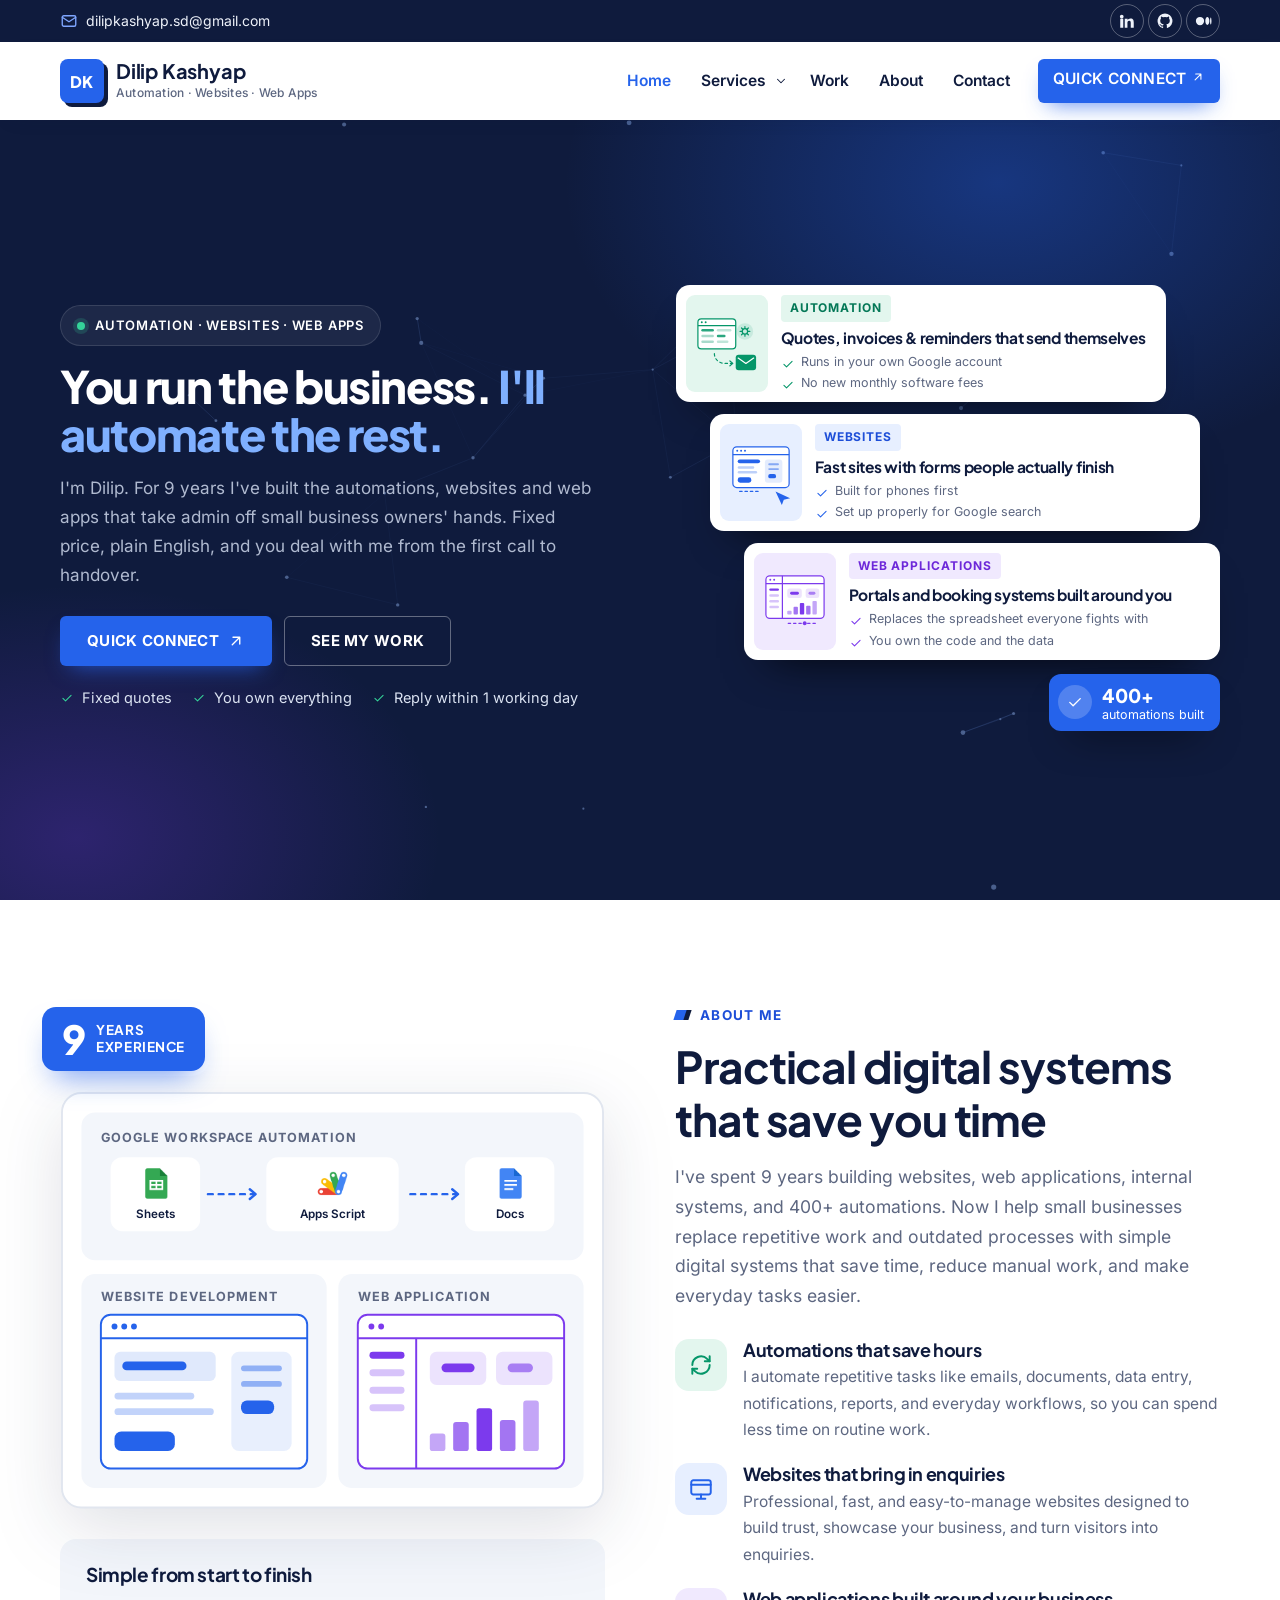
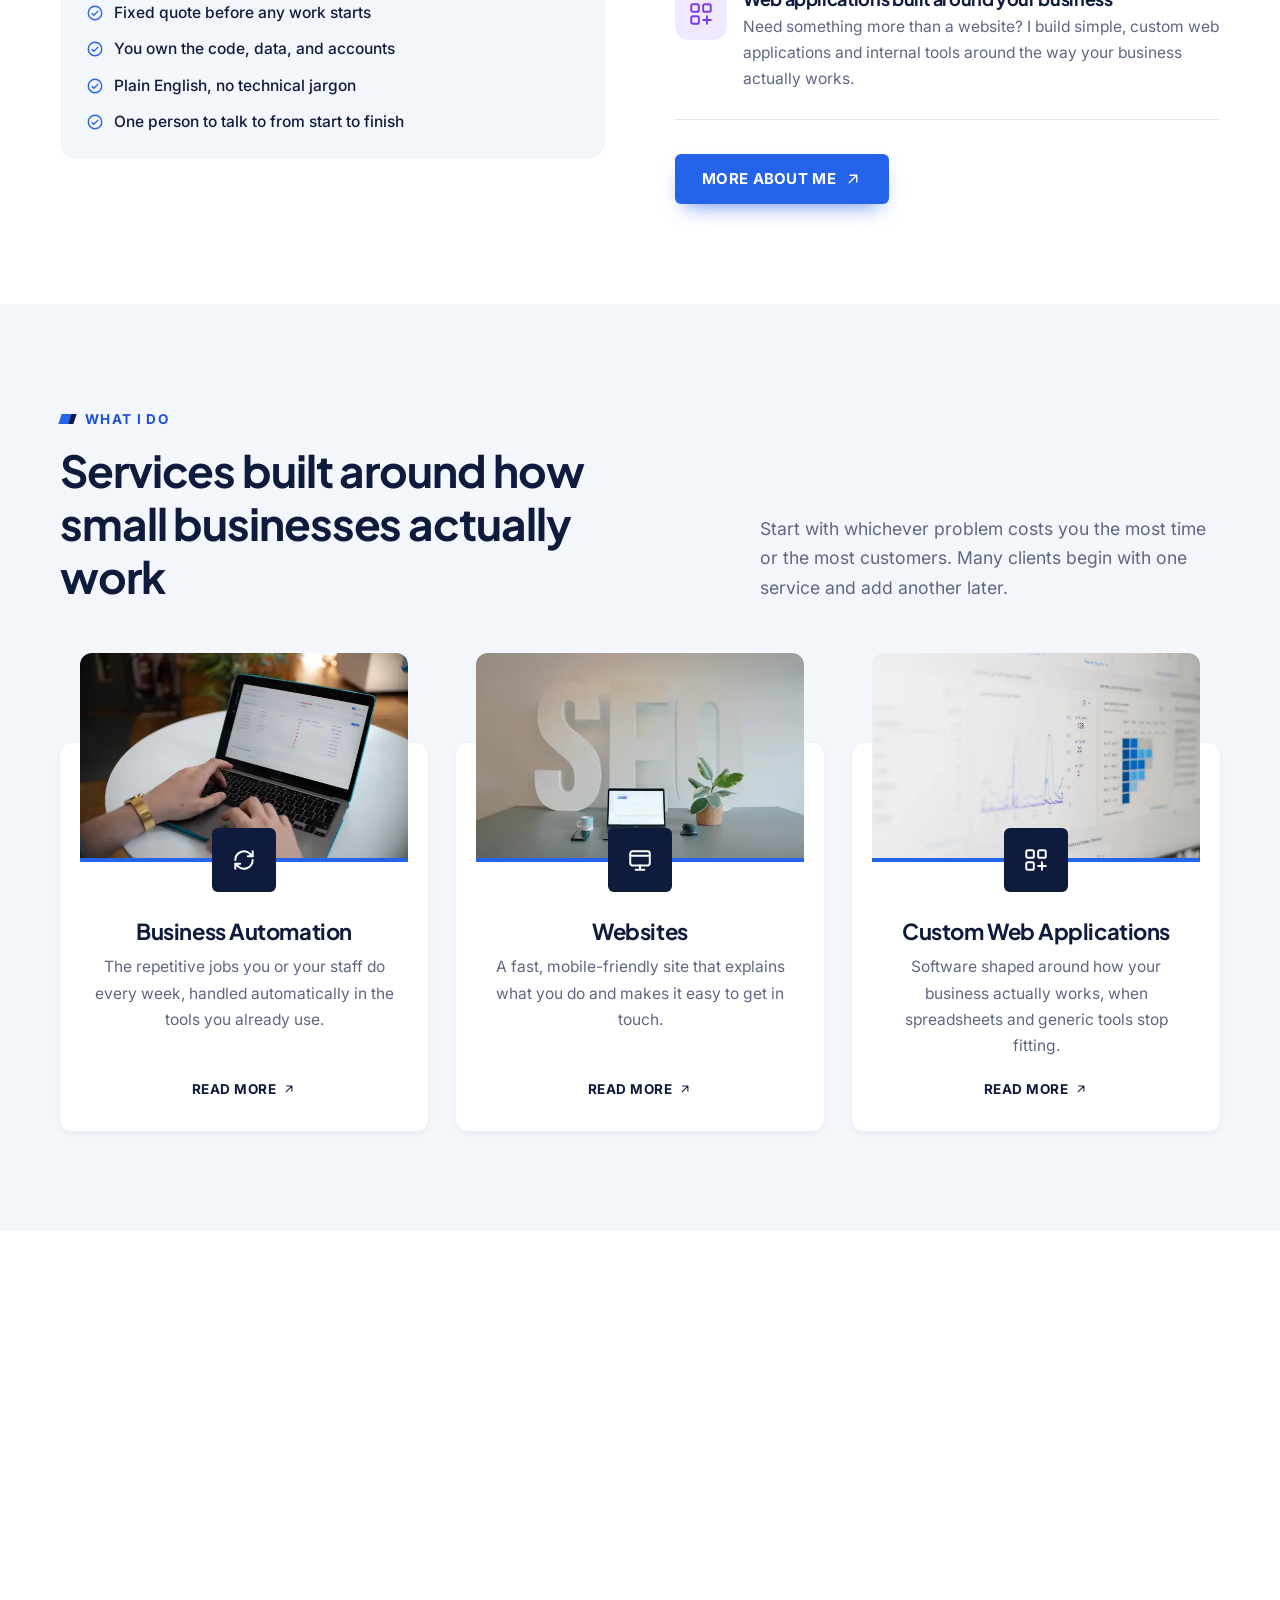
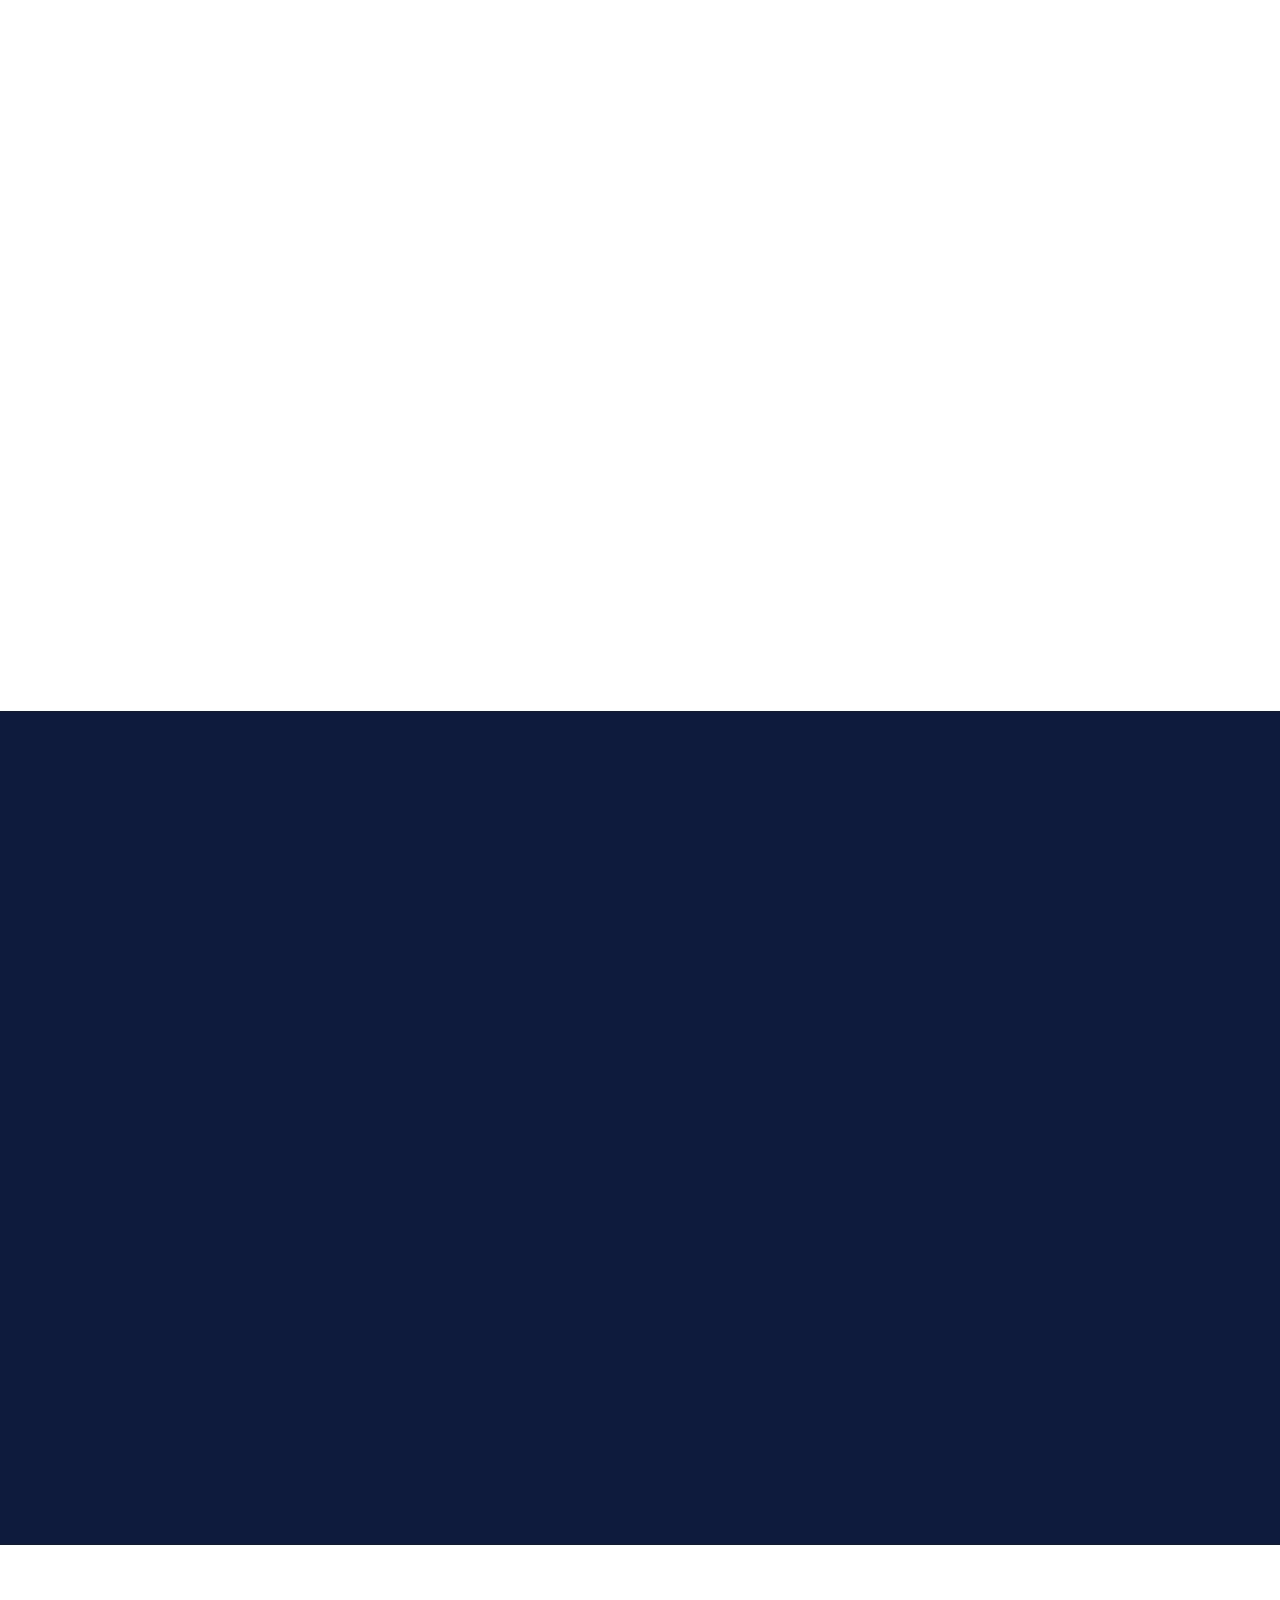
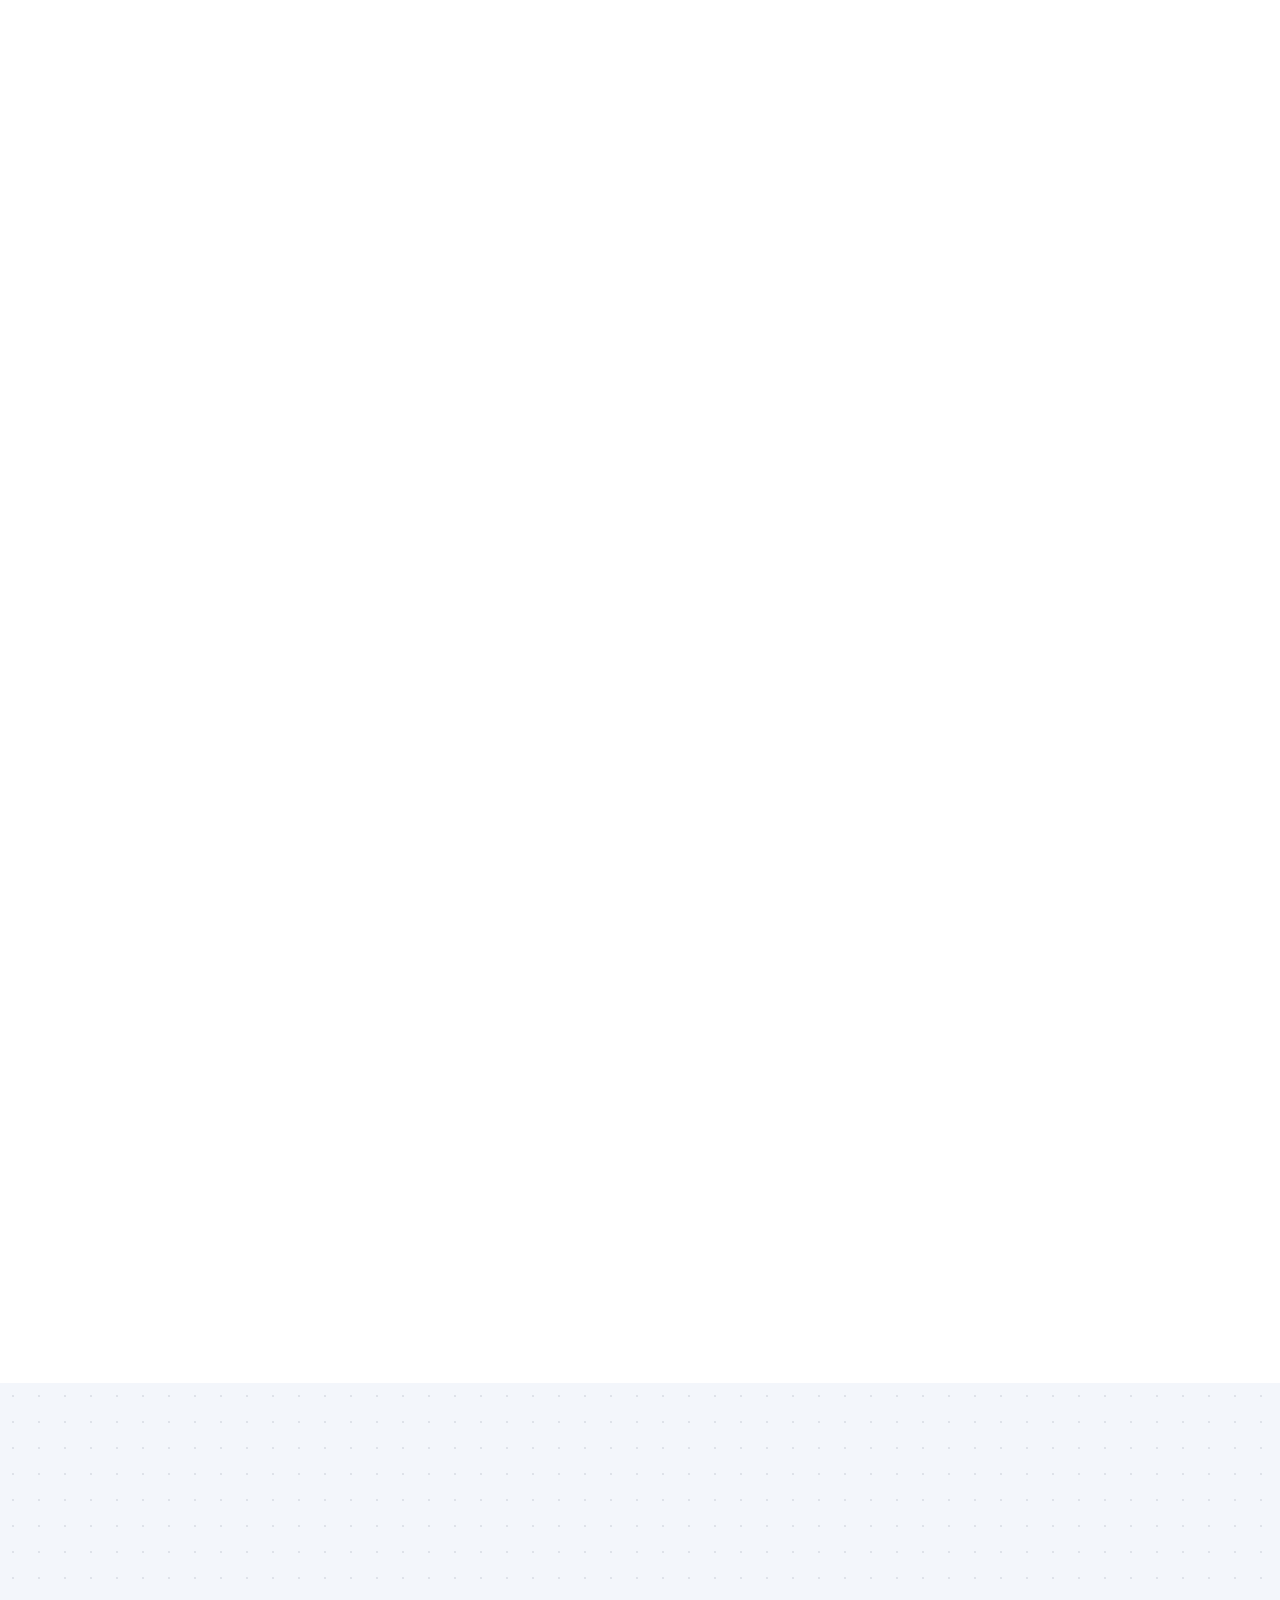
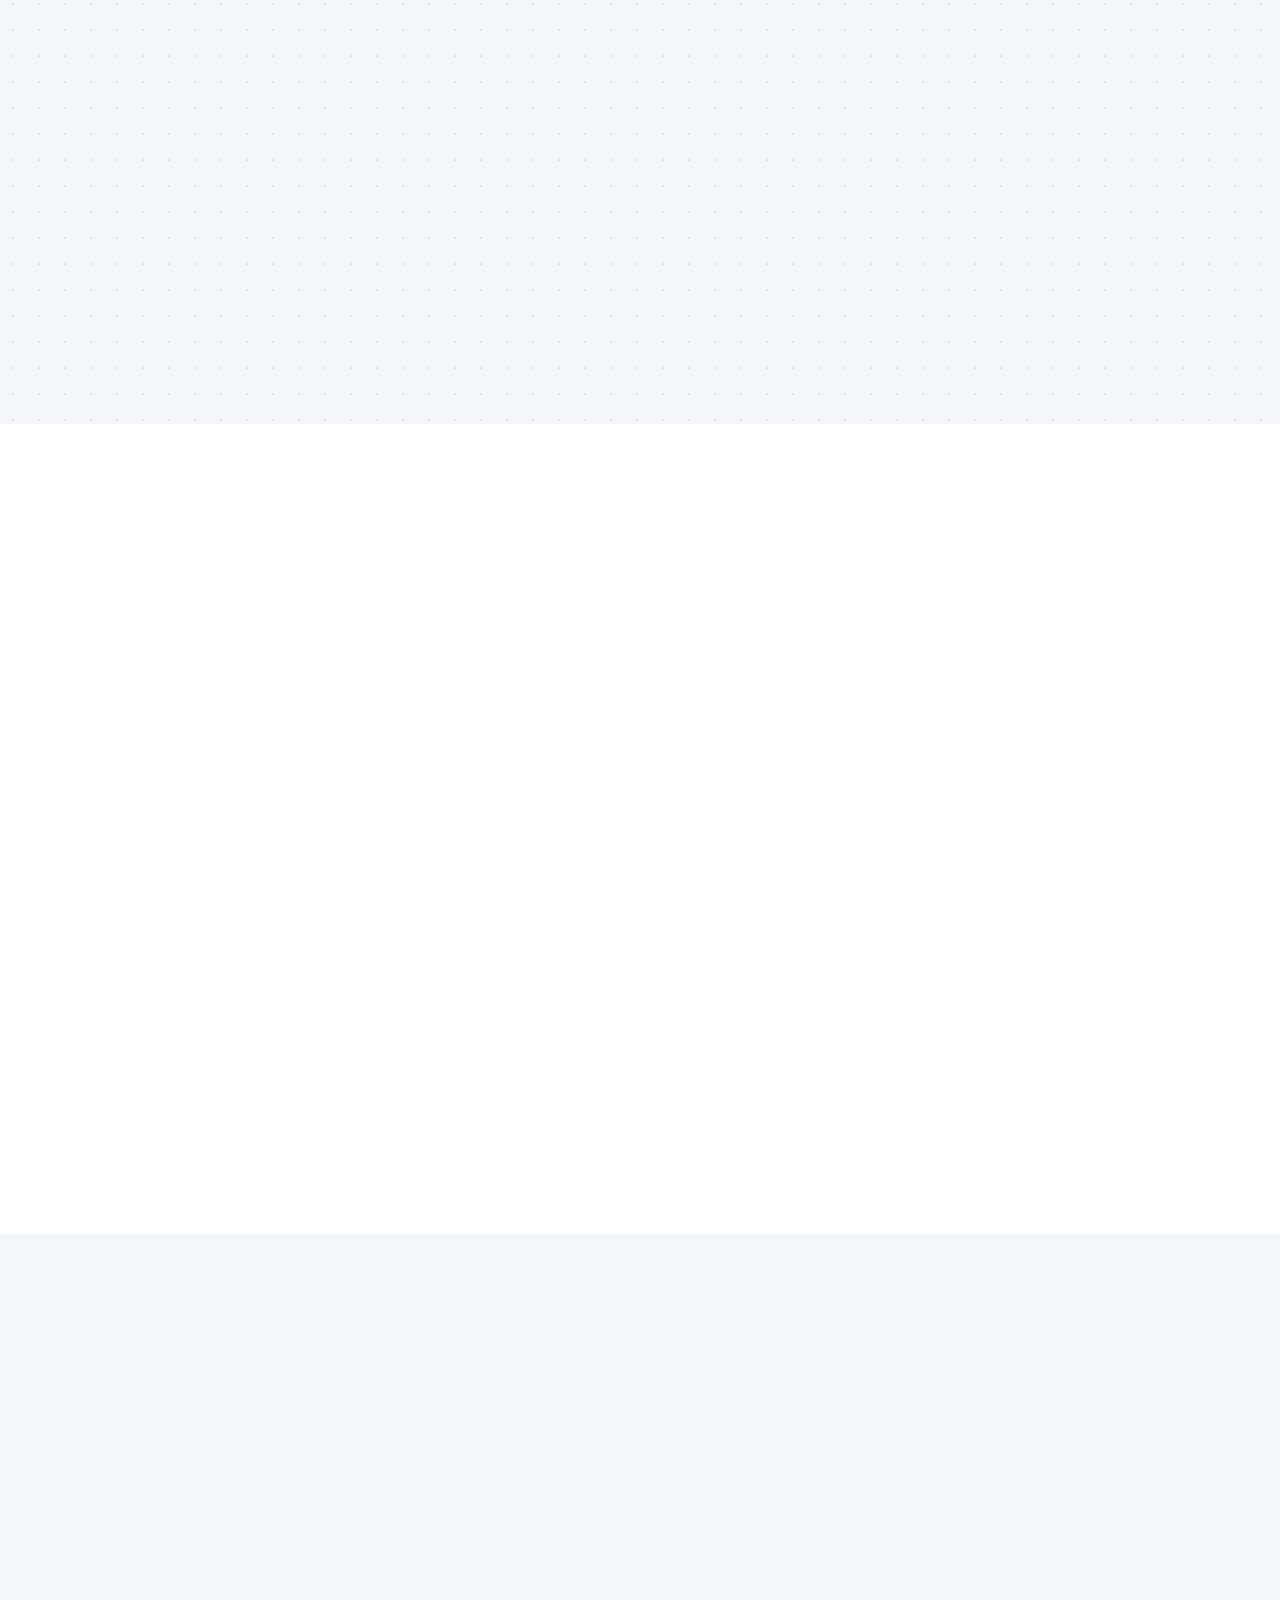
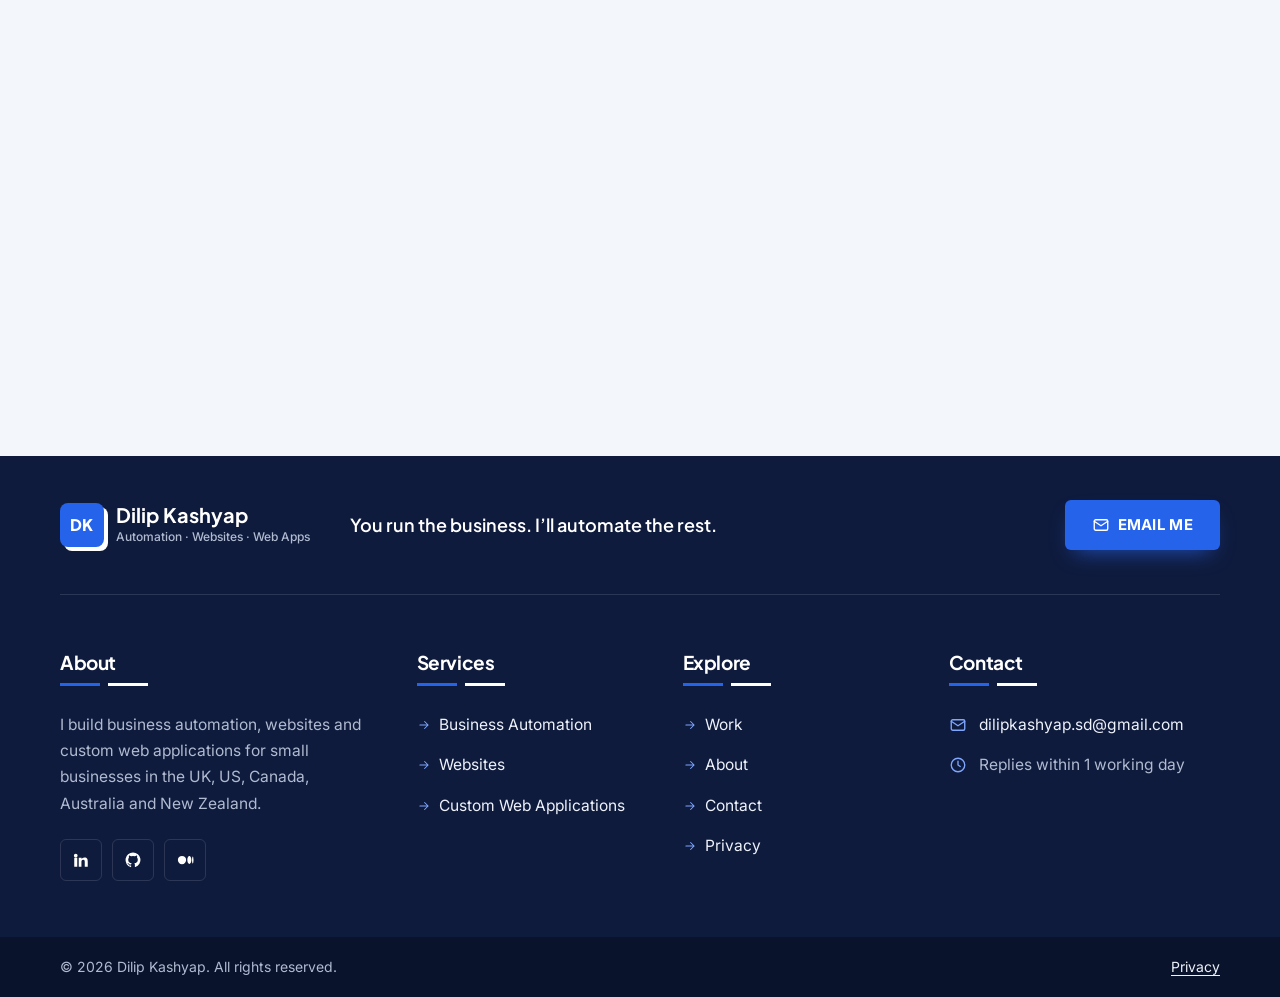
==== index.html @ 730f119f "Launch: automation, websites and web applications for small businesses Static site built from sidehu" ====
<!doctype html>
<html lang="en-GB">
<head>
<meta charset="utf-8">
<meta name="viewport" content="width=device-width, initial-scale=1">
<title>Dilip Kashyap · Web Developer &amp; Automation for Small Business</title>
<meta name="description" content="Websites, business automation and custom web apps for small businesses in the UK, US, Canada, Australia and NZ. 9 years' experience and fixed quotes.">
<link rel="canonical" href="https://dilipk15.github.io/">
<meta name="author" content="Dilip Kashyap">
<meta name="theme-color" content="#0b1220">
<meta property="og:type" content="website">
<meta property="og:site_name" content="Dilip Kashyap">
<meta property="og:title" content="Dilip Kashyap · Web Developer &amp; Automation for Small Business">
<meta property="og:description" content="Websites, business automation and custom web apps for small businesses in the UK, US, Canada, Australia and NZ. 9 years' experience and fixed quotes.">
<meta property="og:url" content="https://dilipk15.github.io/">
<meta property="og:image" content="https://dilipk15.github.io/assets/img/og.png">
<meta property="og:image:width" content="1200">
<meta property="og:image:height" content="630">
<meta property="og:locale" content="en_GB">
<meta name="twitter:card" content="summary_large_image">
<meta name="twitter:title" content="Dilip Kashyap · Web Developer &amp; Automation for Small Business">
<meta name="twitter:description" content="Websites, business automation and custom web apps for small businesses in the UK, US, Canada, Australia and NZ. 9 years' experience and fixed quotes.">
<meta name="twitter:image" content="https://dilipk15.github.io/assets/img/og.png">
<link rel="icon" href="/favicon.svg" type="image/svg+xml">
<script>document.documentElement.classList.add('js')</script>
<link rel="preload" href="/assets/fonts/inter-latin.woff2" as="font" type="font/woff2" crossorigin>
<link rel="preload" href="/assets/fonts/jakarta-latin.woff2" as="font" type="font/woff2" crossorigin>
<link rel="stylesheet" href="/assets/css/styles.css">
<link rel="alternate" type="text/plain" href="/llms.txt" title="Site summary for AI assistants">
<script type="application/ld+json">{"@context":"https://schema.org","@graph":[{"@type":"WebSite","@id":"https://dilipk15.github.io/#website","url":"https://dilipk15.github.io/","name":"Dilip Kashyap","description":"Dilip Kashyap is a software developer based in India, with 9 years of experience. He builds business automation (including Google Workspace and Apps Script), websites and custom web applications for small businesses in the UK, US, Canada, Australia and New Zealand. Projects are quoted at a fixed price, and clients own all code and data.","inLanguage":"en-GB","publisher":{"@id":"https://dilipk15.github.io/#business"}},{"@type":"Person","@id":"https://dilipk15.github.io/#person","name":"Dilip Kashyap","jobTitle":"Automation and web developer for small businesses","url":"https://dilipk15.github.io/about/","email":"mailto:dilipkashyap.sd@gmail.com","address":{"@type":"PostalAddress","addressCountry":"IN"},"sameAs":["https://www.linkedin.com/in/dilipkashyapofficial/","https://dilipkashyap15.medium.com/","https://github.com/dilipk15"],"knowsAbout":["Web development","Business process automation","Google Apps Script","Google Workspace","PHP","Laravel","JavaScript","MySQL","Custom web applications"]},{"@type":"ProfessionalService","@id":"https://dilipk15.github.io/#business","name":"Dilip Kashyap: Automation, Websites & Web Apps","url":"https://dilipk15.github.io/","email":"dilipkashyap.sd@gmail.com","description":"Dilip Kashyap is a software developer based in India, with 9 years of experience. He builds business automation (including Google Workspace and Apps Script), websites and custom web applications for small businesses in the UK, US, Canada, Australia and New Zealand. Projects are quoted at a fixed price, and clients own all code and data.","founder":{"@id":"https://dilipk15.github.io/#person"},"address":{"@type":"PostalAddress","addressCountry":"IN"},"areaServed":[{"@type":"Country","name":"United Kingdom"},{"@type":"Country","name":"United States"},{"@type":"Country","name":"Canada"},{"@type":"Country","name":"Australia"},{"@type":"Country","name":"New Zealand"}],"sameAs":["https://www.linkedin.com/in/dilipkashyapofficial/","https://dilipkashyap15.medium.com/","https://github.com/dilipk15"],"hasOfferCatalog":{"@type":"OfferCatalog","name":"Services","itemListElement":[{"@type":"Offer","itemOffered":{"@type":"Service","name":"Business Automation","url":"https://dilipk15.github.io/services/automation/"}},{"@type":"Offer","itemOffered":{"@type":"Service","name":"Websites","url":"https://dilipk15.github.io/services/websites/"}},{"@type":"Offer","itemOffered":{"@type":"Service","name":"Custom Web Applications","url":"https://dilipk15.github.io/services/web-applications/"}}]}},{"@type":"WebPage","@id":"https://dilipk15.github.io/#webpage","url":"https://dilipk15.github.io/","name":"Dilip Kashyap · Web Developer & Automation for Small Business","description":"Websites, business automation and custom web apps for small businesses in the UK, US, Canada, Australia and NZ. 9 years' experience and fixed quotes.","isPartOf":{"@id":"https://dilipk15.github.io/#website"},"about":{"@id":"https://dilipk15.github.io/#business"}},{"@type":"FAQPage","@id":"https://dilipk15.github.io/#faq","mainEntity":[{"@type":"Question","name":"How much does a project cost?","acceptedAnswer":{"@type":"Answer","text":"It depends on the scope, so I give a fixed price after a short call rather than a vague range. You always know the full price before agreeing to anything."}},{"@type":"Question","name":"You're in India. How does working together work?","acceptedAnswer":{"@type":"Answer","text":"We talk over video call and email. I'm available during UK afternoons, US mornings and Australian afternoons, and can arrange other times when needed."}},{"@type":"Question","name":"Who owns the website, code and data?","acceptedAnswer":{"@type":"Answer","text":"You do. Everything is set up in your own accounts where possible, and all code and documentation are handed over when the project is paid."}},{"@type":"Question","name":"What happens after the project is finished?","acceptedAnswer":{"@type":"Answer","text":"You get 30 days of free fixes. After that you can come back for changes whenever you need them, or ask about a small monthly support plan."}},{"@type":"Question","name":"Do I need to use Google Workspace?","acceptedAnswer":{"@type":"Answer","text":"No. Automations are often built on Google Workspace because many small businesses already use it, but websites and web applications work with whatever email and office tools you use."}}]}]}</script>
</head>
<body>

<a class="skip-link" href="#main">Skip to content</a>
<div class="topbar">
  <div class="wrap topbar-inner">
    <ul class="topbar-info">
      <li><a href="mailto:dilipkashyap.sd@gmail.com"><svg class="icon-sm" viewBox="0 0 24 24" fill="none" stroke="currentColor" stroke-width="1.8" stroke-linecap="round" stroke-linejoin="round" aria-hidden="true"><rect x="3" y="5" width="18" height="14" rx="2"/><path d="m3 7 9 6 9-6"/></svg> dilipkashyap.sd@gmail.com</a></li>
    </ul>
    <div class="topbar-social">
      <a class="" href="https://www.linkedin.com/in/dilipkashyapofficial/" target="_blank" rel="noopener" aria-label="LinkedIn (opens in a new tab)"><svg class="icon-sm brand-icon" viewBox="0 0 24 24" fill="none" stroke="currentColor" stroke-width="1.8" stroke-linecap="round" stroke-linejoin="round" aria-hidden="true"><path d="M4.98 3.5a2.5 2.5 0 1 1 0 5 2.5 2.5 0 0 1 0-5M3 9h4v12H3zM9 9h3.8v1.7h.05c.53-.95 1.83-1.95 3.77-1.95C20.5 8.75 21 11.2 21 14.1V21h-4v-6.1c0-1.45-.03-3.32-2.05-3.32-2.05 0-2.37 1.58-2.37 3.21V21H9z"/></svg></a>
      <a class="" href="https://github.com/dilipk15" target="_blank" rel="noopener" aria-label="GitHub (opens in a new tab)"><svg class="icon-sm brand-icon" viewBox="0 0 24 24" fill="none" stroke="currentColor" stroke-width="1.8" stroke-linecap="round" stroke-linejoin="round" aria-hidden="true"><path d="M12 2a10 10 0 0 0-3.16 19.49c.5.09.68-.22.68-.48l-.01-1.7c-2.78.6-3.37-1.34-3.37-1.34-.45-1.16-1.11-1.47-1.11-1.47-.91-.62.07-.61.07-.61 1 .07 1.53 1.03 1.53 1.03.9 1.53 2.36 1.09 2.94.83.09-.65.35-1.09.63-1.34-2.22-.25-4.56-1.11-4.56-4.95 0-1.09.39-1.99 1.03-2.69-.1-.25-.45-1.27.1-2.65 0 0 .84-.27 2.75 1.03a9.5 9.5 0 0 1 5 0c1.91-1.3 2.75-1.03 2.75-1.03.55 1.38.2 2.4.1 2.65.64.7 1.03 1.6 1.03 2.69 0 3.85-2.34 4.7-4.57 4.94.36.31.68.92.68 1.85l-.01 2.75c0 .27.18.58.69.48A10 10 0 0 0 12 2"/></svg></a>
      <a class="" href="https://dilipkashyap15.medium.com/" target="_blank" rel="noopener" aria-label="Medium (opens in a new tab)"><svg class="icon-sm brand-icon" viewBox="0 0 24 24" fill="none" stroke="currentColor" stroke-width="1.8" stroke-linecap="round" stroke-linejoin="round" aria-hidden="true"><path d="M2.5 12a5.5 5.5 0 1 1 11 0 5.5 5.5 0 0 1-11 0M15.1 12c0-2.9 1.2-5.2 2.7-5.2s2.7 2.3 2.7 5.2-1.2 5.2-2.7 5.2-2.7-2.3-2.7-5.2M21.4 12c0-2.6.43-4.7.96-4.7s.96 2.1.96 4.7-.43 4.7-.96 4.7-.96-2.1-.96-4.7"/></svg></a></div>
  </div>
</div>
<header class="site-header">
  <div class="wrap header-inner">
    <a class="brand" href="/"><span class="brand-mark" aria-hidden="true">DK</span><span class="brand-text">Dilip Kashyap<small>Automation · Websites · Web Apps</small></span></a>
    <button type="button" class="menu-toggle" aria-expanded="false" aria-controls="site-nav">
      <span class="menu-icon" aria-hidden="true"></span><span class="visually-hidden">Menu</span>
    </button>
    <nav id="site-nav" class="site-nav" aria-label="Main">
      <ul class="nav-list">
        <li><a href="/" aria-current="page">Home</a></li>
        <li class="has-sub">
          <a href="/services/">Services</a>
          <button type="button" class="sub-toggle" aria-expanded="false" aria-controls="sub-services"><span class="visually-hidden">Show services</span><svg class="icon-xs" viewBox="0 0 24 24" fill="none" stroke="currentColor" stroke-width="1.8" stroke-linecap="round" stroke-linejoin="round" aria-hidden="true"><path d="m6 9 6 6 6-6"/></svg></button>
          <ul class="sub-menu" id="sub-services">
            <li><a href="/services/automation/">Business Automation</a></li><li><a href="/services/websites/">Websites</a></li><li><a href="/services/web-applications/">Custom Web Applications</a></li>
          </ul>
        </li>
        <li><a href="/#work">Work</a></li>
        <li><a href="/about/">About</a></li>
        <li><a href="/contact/">Contact</a></li>
        <li class="nav-cta"><a class="btn btn-primary btn-small" href="/contact/">Quick Connect <svg class="icon-xs" viewBox="0 0 24 24" fill="none" stroke="currentColor" stroke-width="1.8" stroke-linecap="round" stroke-linejoin="round" aria-hidden="true"><path d="M7 17 17 7M8 7h9v9"/></svg></a></li>
      </ul>
    </nav>
  </div>
</header>
<main id="main">

<header class="hero">
  <canvas class="hero-net" id="hero-net" aria-hidden="true"></canvas>
  <div class="hero-glow" aria-hidden="true"></div>
  <div class="wrap hero-grid">
    <div class="hero-copy">
      <p class="status-pill"><span class="dot" aria-hidden="true"></span>Automation · Websites · Web Apps</p>
      <h1>You run the business.<span> I'll automate the rest.</span></h1>
      <p class="lead">I'm Dilip. For 9 years I've built the automations, websites and web apps that take admin off small business owners' hands. Fixed price, plain English, and you deal with me from the first call to handover.</p>
      <div class="hero-actions">
        <a class="btn btn-primary" href="/contact/">Quick Connect <svg class="icon-sm" viewBox="0 0 24 24" fill="none" stroke="currentColor" stroke-width="1.8" stroke-linecap="round" stroke-linejoin="round" aria-hidden="true"><path d="M7 17 17 7M8 7h9v9"/></svg></a>
        <a class="btn btn-ghost-light" href="#work">See my work</a>
      </div>
      <ul class="hero-points">
        <li><svg class="icon-xs" viewBox="0 0 24 24" fill="none" stroke="currentColor" stroke-width="1.8" stroke-linecap="round" stroke-linejoin="round" aria-hidden="true"><path d="m5 12.5 4.5 4.5L19 7.5"/></svg> Fixed quotes</li>
        <li><svg class="icon-xs" viewBox="0 0 24 24" fill="none" stroke="currentColor" stroke-width="1.8" stroke-linecap="round" stroke-linejoin="round" aria-hidden="true"><path d="m5 12.5 4.5 4.5L19 7.5"/></svg> You own everything</li>
        <li><svg class="icon-xs" viewBox="0 0 24 24" fill="none" stroke="currentColor" stroke-width="1.8" stroke-linecap="round" stroke-linejoin="round" aria-hidden="true"><path d="m5 12.5 4.5 4.5L19 7.5"/></svg> Reply within 1 working day</li>
      </ul>
    </div>
    <div class="hero-packs" aria-label="What I build">
      <article class="pack-card cat-automation">
        <div class="pack-art"><svg class="art" viewBox="0 0 132 132" role="img" aria-label="A spreadsheet that sends an email by itself">
    <rect x="6" y="14" width="78" height="62" rx="7" fill="#fff" stroke="var(--c)" stroke-width="2.5"/>
    <path d="M6 28h78" stroke="var(--c)" stroke-width="2.5"/>
    <circle cx="14" cy="21" r="2" fill="var(--c)"/><circle cx="22" cy="21" r="2" fill="var(--c)"/>
    <rect x="13" y="35" width="26" height="5" rx="2.5" fill="var(--c)" opacity=".85"/>
    <rect x="45" y="35" width="30" height="5" rx="2.5" fill="var(--c)" opacity=".25"/>
    <rect x="13" y="47" width="26" height="5" rx="2.5" fill="var(--c)" opacity=".35"/>
    <rect x="45" y="47" width="18" height="5" rx="2.5" fill="var(--c)" opacity=".85"/>
    <rect x="13" y="59" width="26" height="5" rx="2.5" fill="var(--c)" opacity=".35"/>
    <rect x="45" y="59" width="24" height="5" rx="2.5" fill="var(--c)" opacity=".25"/>
    <path d="M40 86c0 12 10 20 22 20h14" fill="none" stroke="var(--c)" stroke-width="2.5" stroke-linecap="round" stroke-dasharray="5 6"/>
    <path d="M72 101l6 5-6 5" fill="none" stroke="var(--c)" stroke-width="2.5" stroke-linecap="round" stroke-linejoin="round"/>
    <rect x="84" y="88" width="42" height="32" rx="6" fill="var(--c)"/>
    <path d="M89 95l16 11 16-11" fill="none" stroke="#fff" stroke-width="2.5" stroke-linecap="round" stroke-linejoin="round"/>
    <circle cx="103" cy="40" r="17" fill="var(--c)" opacity=".12"/>
    <path d="M103 30v4M103 46v4M93 40h4M109 40h4M96 33l3 3M107 44l3 3M96 47l3-3M107 36l3-3" stroke="var(--c)" stroke-width="2.5" stroke-linecap="round"/>
    <circle cx="103" cy="40" r="5.5" fill="none" stroke="var(--c)" stroke-width="2.5"/>
  </svg></div>
        <div class="pack-body">
          <span class="pack-tag">Automation</span>
          <h2 class="pack-title">Quotes, invoices &amp; reminders that send themselves</h2>
          <ul class="pack-points"><li><svg class="icon-xs" viewBox="0 0 24 24" fill="none" stroke="currentColor" stroke-width="1.8" stroke-linecap="round" stroke-linejoin="round" aria-hidden="true"><path d="m5 12.5 4.5 4.5L19 7.5"/></svg>Runs in your own Google account</li><li><svg class="icon-xs" viewBox="0 0 24 24" fill="none" stroke="currentColor" stroke-width="1.8" stroke-linecap="round" stroke-linejoin="round" aria-hidden="true"><path d="m5 12.5 4.5 4.5L19 7.5"/></svg>No new monthly software fees</li></ul>
        </div>
      </article>
      <article class="pack-card cat-website">
        <div class="pack-art"><svg class="art" viewBox="0 0 132 132" role="img" aria-label="A website page with a contact form">
    <rect x="8" y="12" width="116" height="84" rx="8" fill="#fff" stroke="var(--c)" stroke-width="2.5"/>
    <path d="M8 28h116" stroke="var(--c)" stroke-width="2.5"/>
    <circle cx="17" cy="20" r="2" fill="var(--c)"/><circle cx="25" cy="20" r="2" fill="var(--c)"/><circle cx="33" cy="20" r="2" fill="var(--c)"/>
    <rect x="18" y="38" width="46" height="8" rx="4" fill="var(--c)"/>
    <rect x="18" y="52" width="34" height="5" rx="2.5" fill="var(--c)" opacity=".3"/>
    <rect x="18" y="62" width="40" height="5" rx="2.5" fill="var(--c)" opacity=".3"/>
    <rect x="18" y="75" width="28" height="11" rx="5" fill="var(--c)"/>
    <rect x="74" y="38" width="36" height="48" rx="6" fill="var(--c)" opacity=".12"/>
    <rect x="81" y="46" width="22" height="4" rx="2" fill="var(--c)" opacity=".5"/>
    <rect x="81" y="56" width="22" height="4" rx="2" fill="var(--c)" opacity=".5"/>
    <rect x="81" y="68" width="16" height="9" rx="4" fill="var(--c)"/>
    <path d="M96 104l30 14-13 3-4 11z" fill="var(--c)"/>
    <path d="M22 104h44" stroke="var(--c)" stroke-width="2.5" stroke-linecap="round" stroke-dasharray="5 6"/>
  </svg></div>
        <div class="pack-body">
          <span class="pack-tag">Websites</span>
          <h2 class="pack-title">Fast sites with forms people actually finish</h2>
          <ul class="pack-points"><li><svg class="icon-xs" viewBox="0 0 24 24" fill="none" stroke="currentColor" stroke-width="1.8" stroke-linecap="round" stroke-linejoin="round" aria-hidden="true"><path d="m5 12.5 4.5 4.5L19 7.5"/></svg>Built for phones first</li><li><svg class="icon-xs" viewBox="0 0 24 24" fill="none" stroke="currentColor" stroke-width="1.8" stroke-linecap="round" stroke-linejoin="round" aria-hidden="true"><path d="m5 12.5 4.5 4.5L19 7.5"/></svg>Set up properly for Google search</li></ul>
        </div>
      </article>
      <article class="pack-card cat-webapp">
        <div class="pack-art"><svg class="art" viewBox="0 0 132 132" role="img" aria-label="A web application dashboard">
    <rect x="6" y="14" width="120" height="88" rx="8" fill="#fff" stroke="var(--c)" stroke-width="2.5"/>
    <path d="M40 14v88M6 30h120" stroke="var(--c)" stroke-width="2.5"/>
    <circle cx="15" cy="22" r="2" fill="var(--c)"/><circle cx="23" cy="22" r="2" fill="var(--c)"/>
    <rect x="13" y="40" width="20" height="5" rx="2.5" fill="var(--c)"/>
    <rect x="13" y="52" width="20" height="5" rx="2.5" fill="var(--c)" opacity=".3"/>
    <rect x="13" y="64" width="20" height="5" rx="2.5" fill="var(--c)" opacity=".3"/>
    <rect x="13" y="76" width="20" height="5" rx="2.5" fill="var(--c)" opacity=".3"/>
    <rect x="50" y="40" width="30" height="20" rx="5" fill="var(--c)" opacity=".14"/>
    <rect x="88" y="40" width="28" height="20" rx="5" fill="var(--c)" opacity=".14"/>
    <rect x="56" y="47" width="18" height="6" rx="3" fill="var(--c)"/>
    <rect x="94" y="47" width="14" height="6" rx="3" fill="var(--c)" opacity=".6"/>
    <rect x="50" y="86" width="9" height="8" rx="2" fill="var(--c)" opacity=".45"/>
    <rect x="63" y="78" width="9" height="16" rx="2" fill="var(--c)" opacity=".7"/>
    <rect x="76" y="70" width="9" height="24" rx="2" fill="var(--c)"/>
    <rect x="89" y="76" width="9" height="18" rx="2" fill="var(--c)" opacity=".7"/>
    <rect x="102" y="66" width="9" height="28" rx="2" fill="var(--c)" opacity=".45"/>
    <path d="M52 112h28M92 112h18" stroke="var(--c)" stroke-width="2.5" stroke-linecap="round" stroke-dasharray="5 6"/>
    <circle cx="86" cy="112" r="4" fill="var(--c)"/>
  </svg></div>
        <div class="pack-body">
          <span class="pack-tag">Web Applications</span>
          <h2 class="pack-title">Portals and booking systems built around you</h2>
          <ul class="pack-points"><li><svg class="icon-xs" viewBox="0 0 24 24" fill="none" stroke="currentColor" stroke-width="1.8" stroke-linecap="round" stroke-linejoin="round" aria-hidden="true"><path d="m5 12.5 4.5 4.5L19 7.5"/></svg>Replaces the spreadsheet everyone fights with</li><li><svg class="icon-xs" viewBox="0 0 24 24" fill="none" stroke="currentColor" stroke-width="1.8" stroke-linecap="round" stroke-linejoin="round" aria-hidden="true"><path d="m5 12.5 4.5 4.5L19 7.5"/></svg>You own the code and the data</li></ul>
        </div>
      </article>
      <div class="float-card">
        <span class='round-icon solid'><svg class="icon-sm" viewBox="0 0 24 24" fill="none" stroke="currentColor" stroke-width="1.8" stroke-linecap="round" stroke-linejoin="round" aria-hidden="true"><path d="m5 12.5 4.5 4.5L19 7.5"/></svg></span>
        <div><strong>400+</strong><span>automations built</span></div>
      </div>
    </div>
  </div>
</header>

<section class="section" id="about">
  <div class="wrap about-grid">
    <div class="about-visual">
      <div class="build-frame">
        <svg class="art-frame" viewBox="0 0 560 430" role="img" aria-label="What I build: a Google Workspace automation connecting Sheets, Apps Script and Docs, a website, and a web application">
    <rect x="2" y="2" width="556" height="426" rx="20" fill="#fff" stroke="var(--line)" stroke-width="2"/>

    <!-- 1. Google Workspace connection -->
    <rect x="22" y="22" width="516" height="152" rx="14" fill="#f3f6fb"/>
    <text x="42" y="52" font-family="Inter, Arial, sans-serif" font-size="13" font-weight="700" letter-spacing="1.1" fill="#5d6781">GOOGLE WORKSPACE AUTOMATION</text>
    <rect x="52" y="68" width="92" height="76" rx="12" fill="#fff"/>
    <image href="/assets/img/tools/sheets.png" x="82" y="78" width="34" height="34"/>
    <text x="98" y="130" text-anchor="middle" font-family="Inter, Arial, sans-serif" font-size="12" font-weight="600" fill="#0f1b3d">Sheets</text>
    <path d="M152 106h48" stroke="#2563eb" stroke-width="2.5" stroke-linecap="round" stroke-dasharray="5 6"/>
    <path d="M195 101l6 5-6 5" fill="none" stroke="#2563eb" stroke-width="2.5" stroke-linecap="round" stroke-linejoin="round"/>
    <rect x="212" y="68" width="136" height="76" rx="12" fill="#fff"/>
    <image href="/assets/img/tools/apps-script.png" x="263" y="78" width="34" height="34"/>
    <text x="280" y="130" text-anchor="middle" font-family="Inter, Arial, sans-serif" font-size="12" font-weight="600" fill="#0f1b3d">Apps Script</text>
    <path d="M360 106h48" stroke="#2563eb" stroke-width="2.5" stroke-linecap="round" stroke-dasharray="5 6"/>
    <path d="M403 101l6 5-6 5" fill="none" stroke="#2563eb" stroke-width="2.5" stroke-linecap="round" stroke-linejoin="round"/>
    <rect x="416" y="68" width="92" height="76" rx="12" fill="#fff"/>
    <image href="/assets/img/tools/docs.png" x="446" y="78" width="34" height="34"/>
    <text x="462" y="130" text-anchor="middle" font-family="Inter, Arial, sans-serif" font-size="12" font-weight="600" fill="#0f1b3d">Docs</text>

    <!-- 2. Website development -->
    <rect x="22" y="188" width="252" height="220" rx="14" fill="#f3f6fb"/>
    <text x="42" y="216" font-family="Inter, Arial, sans-serif" font-size="13" font-weight="700" letter-spacing="1.1" fill="#5d6781">WEBSITE DEVELOPMENT</text>
    <rect x="42" y="230" width="212" height="158" rx="10" fill="#fff" stroke="#2563eb" stroke-width="2"/>
    <path d="M42 254h212" stroke="#2563eb" stroke-width="2"/>
    <circle cx="56" cy="242" r="3" fill="#2563eb"/><circle cx="66" cy="242" r="3" fill="#2563eb"/><circle cx="76" cy="242" r="3" fill="#2563eb"/>
    <rect x="56" y="268" width="104" height="30" rx="6" fill="#2563eb" opacity=".14"/>
    <rect x="64" y="278" width="66" height="9" rx="4.5" fill="#2563eb"/>
    <rect x="56" y="310" width="82" height="7" rx="3.5" fill="#2563eb" opacity=".28"/>
    <rect x="56" y="326" width="102" height="7" rx="3.5" fill="#2563eb" opacity=".28"/>
    <rect x="56" y="350" width="62" height="20" rx="7" fill="#2563eb"/>
    <rect x="176" y="268" width="62" height="102" rx="8" fill="#2563eb" opacity=".1"/>
    <rect x="186" y="282" width="42" height="6" rx="3" fill="#2563eb" opacity=".45"/>
    <rect x="186" y="298" width="42" height="6" rx="3" fill="#2563eb" opacity=".45"/>
    <rect x="186" y="318" width="34" height="14" rx="6" fill="#2563eb"/>

    <!-- 3. Web application -->
    <rect x="286" y="188" width="252" height="220" rx="14" fill="#f3f6fb"/>
    <text x="306" y="216" font-family="Inter, Arial, sans-serif" font-size="13" font-weight="700" letter-spacing="1.1" fill="#5d6781">WEB APPLICATION</text>
    <rect x="306" y="230" width="212" height="158" rx="10" fill="#fff" stroke="#7c3aed" stroke-width="2"/>
    <path d="M306 254h212M366 254v134" stroke="#7c3aed" stroke-width="2"/>
    <circle cx="320" cy="242" r="3" fill="#7c3aed"/><circle cx="330" cy="242" r="3" fill="#7c3aed"/>
    <rect x="318" y="268" width="36" height="7" rx="3.5" fill="#7c3aed"/>
    <rect x="318" y="286" width="36" height="7" rx="3.5" fill="#7c3aed" opacity=".3"/>
    <rect x="318" y="304" width="36" height="7" rx="3.5" fill="#7c3aed" opacity=".3"/>
    <rect x="318" y="322" width="36" height="7" rx="3.5" fill="#7c3aed" opacity=".3"/>
    <rect x="380" y="268" width="58" height="34" rx="7" fill="#7c3aed" opacity=".14"/>
    <rect x="392" y="280" width="34" height="9" rx="4.5" fill="#7c3aed"/>
    <rect x="448" y="268" width="58" height="34" rx="7" fill="#7c3aed" opacity=".14"/>
    <rect x="460" y="280" width="26" height="9" rx="4.5" fill="#7c3aed" opacity=".6"/>
    <rect x="380" y="352" width="16" height="18" rx="3" fill="#7c3aed" opacity=".45"/>
    <rect x="404" y="340" width="16" height="30" rx="3" fill="#7c3aed" opacity=".7"/>
    <rect x="428" y="326" width="16" height="44" rx="3" fill="#7c3aed"/>
    <rect x="452" y="338" width="16" height="32" rx="3" fill="#7c3aed" opacity=".7"/>
    <rect x="476" y="318" width="16" height="52" rx="3" fill="#7c3aed" opacity=".45"/>
  </svg>
        <div class="exp-badge"><strong>9</strong><span>Years<br>Experience</span></div>
      </div>
      <div class="about-promise">
          <h3 class="about-sub">Simple from start to finish</h3>
          <ul class="tick-list">
            <li><svg class="icon-sm" viewBox="0 0 24 24" fill="none" stroke="currentColor" stroke-width="1.8" stroke-linecap="round" stroke-linejoin="round" aria-hidden="true"><circle cx="12" cy="12" r="9"/><path d="m8 12.5 2.5 2.5L16 9.5"/></svg> <span>Fixed quote before any work starts</span></li>
            <li><svg class="icon-sm" viewBox="0 0 24 24" fill="none" stroke="currentColor" stroke-width="1.8" stroke-linecap="round" stroke-linejoin="round" aria-hidden="true"><circle cx="12" cy="12" r="9"/><path d="m8 12.5 2.5 2.5L16 9.5"/></svg> <span>You own the code, data, and accounts</span></li>
            <li><svg class="icon-sm" viewBox="0 0 24 24" fill="none" stroke="currentColor" stroke-width="1.8" stroke-linecap="round" stroke-linejoin="round" aria-hidden="true"><circle cx="12" cy="12" r="9"/><path d="m8 12.5 2.5 2.5L16 9.5"/></svg> <span>Plain English, no technical jargon</span></li>
            <li><svg class="icon-sm" viewBox="0 0 24 24" fill="none" stroke="currentColor" stroke-width="1.8" stroke-linecap="round" stroke-linejoin="round" aria-hidden="true"><circle cx="12" cy="12" r="9"/><path d="m8 12.5 2.5 2.5L16 9.5"/></svg> <span>One person to talk to from start to finish</span></li>
          </ul>
      </div>
    </div>
    <div class="about-copy">
      <p class="eyebrow">About me</p>
      <h2 class="section-title">Practical digital systems that save you time</h2>
      <p class="section-lead">I've spent 9 years building websites, web applications, internal systems, and 400+ automations. Now I help small businesses replace repetitive work and outdated processes with simple digital systems that save time, reduce manual work, and make everyday tasks easier.</p>
      <ul class="about-services">
        <li class="cat-automation">
          <span class="line-icon"><svg class="icon" viewBox="0 0 24 24" fill="none" stroke="currentColor" stroke-width="1.8" stroke-linecap="round" stroke-linejoin="round" aria-hidden="true"><path d="M4 12a8 8 0 0 1 13.7-5.6L20 8.5"/><path d="M20 4v4.5h-4.5"/><path d="M20 12a8 8 0 0 1-13.7 5.6L4 15.5"/><path d="M4 20v-4.5h4.5"/></svg></span>
          <div>
            <h3>Automations that save hours</h3>
            <p>I automate repetitive tasks like emails, documents, data entry, notifications, reports, and everyday workflows, so you can spend less time on routine work.</p>
          </div>
        </li>
        <li class="cat-website">
          <span class="line-icon"><svg class="icon" viewBox="0 0 24 24" fill="none" stroke="currentColor" stroke-width="1.8" stroke-linecap="round" stroke-linejoin="round" aria-hidden="true"><rect x="3" y="4" width="18" height="13" rx="2"/><path d="M3 8h18M8 21h8M12 17v4"/></svg></span>
          <div>
            <h3>Websites that bring in enquiries</h3>
            <p>Professional, fast, and easy-to-manage websites designed to build trust, showcase your business, and turn visitors into enquiries.</p>
          </div>
        </li>
        <li class="cat-webapp">
          <span class="line-icon"><svg class="icon" viewBox="0 0 24 24" fill="none" stroke="currentColor" stroke-width="1.8" stroke-linecap="round" stroke-linejoin="round" aria-hidden="true"><rect x="3" y="3" width="7" height="7" rx="1.5"/><rect x="14" y="3" width="7" height="7" rx="1.5"/><rect x="3" y="14" width="7" height="7" rx="1.5"/><path d="M17.5 14v7M14 17.5h7"/></svg></span>
          <div>
            <h3>Web applications built around your business</h3>
            <p>Need something more than a website? I build simple, custom web applications and internal tools around the way your business actually works.</p>
          </div>
        </li>
      </ul>
      <div class="about-foot">
        <a class="btn btn-primary" href="/about/">More about me <svg class="icon-sm" viewBox="0 0 24 24" fill="none" stroke="currentColor" stroke-width="1.8" stroke-linecap="round" stroke-linejoin="round" aria-hidden="true"><path d="M7 17 17 7M8 7h9v9"/></svg></a>
      </div>
    </div>
  </div>
</section>

<section class="section tinted" id="services">
  <div class="wrap">
    <div class="head-split">
      <div><p class="eyebrow">What I do</p><h2 class="section-title">Services built around how small businesses actually work</h2></div>
      <p class="section-lead">Start with whichever problem costs you the most time or the most customers. Many clients begin with one service and add another later.</p>
    </div>
    
<div class="svc-grid">
  
  <article class="svc-card cat-automation">
    <div class="svc-photo"><img class="" src="/assets/img/stock/svc-automation-1200.webp" srcset="/assets/img/stock/svc-automation-360.webp 360w, /assets/img/stock/svc-automation-640.webp 640w, /assets/img/stock/svc-automation-1200.webp 1200w" sizes="(max-width: 680px) 100vw, 33vw" width="1200" height="800" alt="" loading="lazy" decoding="async"></div>
    <div class="svc-body">
      <span class="svc-badge"><svg class="icon" viewBox="0 0 24 24" fill="none" stroke="currentColor" stroke-width="1.8" stroke-linecap="round" stroke-linejoin="round" aria-hidden="true"><path d="M4 12a8 8 0 0 1 13.7-5.6L20 8.5"/><path d="M20 4v4.5h-4.5"/><path d="M20 12a8 8 0 0 1-13.7 5.6L4 15.5"/><path d="M4 20v-4.5h4.5"/></svg></span>
      <h3><a href="/services/automation/" class="stretched">Business Automation</a></h3>
      <p>The repetitive jobs you or your staff do every week, handled automatically in the tools you already use.</p>
      <span class="read-more">Read more <svg class="icon-xs" viewBox="0 0 24 24" fill="none" stroke="currentColor" stroke-width="1.8" stroke-linecap="round" stroke-linejoin="round" aria-hidden="true"><path d="M7 17 17 7M8 7h9v9"/></svg></span>
    </div>
  </article>
  <article class="svc-card cat-website">
    <div class="svc-photo"><img class="" src="/assets/img/stock/svc-websites-1200.webp" srcset="/assets/img/stock/svc-websites-360.webp 360w, /assets/img/stock/svc-websites-640.webp 640w, /assets/img/stock/svc-websites-1200.webp 1200w" sizes="(max-width: 680px) 100vw, 33vw" width="1200" height="675" alt="" loading="lazy" decoding="async"></div>
    <div class="svc-body">
      <span class="svc-badge"><svg class="icon" viewBox="0 0 24 24" fill="none" stroke="currentColor" stroke-width="1.8" stroke-linecap="round" stroke-linejoin="round" aria-hidden="true"><rect x="3" y="4" width="18" height="13" rx="2"/><path d="M3 8h18M8 21h8M12 17v4"/></svg></span>
      <h3><a href="/services/websites/" class="stretched">Websites</a></h3>
      <p>A fast, mobile-friendly site that explains what you do and makes it easy to get in touch.</p>
      <span class="read-more">Read more <svg class="icon-xs" viewBox="0 0 24 24" fill="none" stroke="currentColor" stroke-width="1.8" stroke-linecap="round" stroke-linejoin="round" aria-hidden="true"><path d="M7 17 17 7M8 7h9v9"/></svg></span>
    </div>
  </article>
  <article class="svc-card cat-webapp">
    <div class="svc-photo"><img class="" src="/assets/img/stock/svc-webapps-1200.webp" srcset="/assets/img/stock/svc-webapps-360.webp 360w, /assets/img/stock/svc-webapps-640.webp 640w, /assets/img/stock/svc-webapps-1200.webp 1200w" sizes="(max-width: 680px) 100vw, 33vw" width="1200" height="675" alt="" loading="lazy" decoding="async"></div>
    <div class="svc-body">
      <span class="svc-badge"><svg class="icon" viewBox="0 0 24 24" fill="none" stroke="currentColor" stroke-width="1.8" stroke-linecap="round" stroke-linejoin="round" aria-hidden="true"><rect x="3" y="3" width="7" height="7" rx="1.5"/><rect x="14" y="3" width="7" height="7" rx="1.5"/><rect x="3" y="14" width="7" height="7" rx="1.5"/><path d="M17.5 14v7M14 17.5h7"/></svg></span>
      <h3><a href="/services/web-applications/" class="stretched">Custom Web Applications</a></h3>
      <p>Software shaped around how your business actually works, when spreadsheets and generic tools stop fitting.</p>
      <span class="read-more">Read more <svg class="icon-xs" viewBox="0 0 24 24" fill="none" stroke="currentColor" stroke-width="1.8" stroke-linecap="round" stroke-linejoin="round" aria-hidden="true"><path d="M7 17 17 7M8 7h9v9"/></svg></span>
    </div>
  </article>
</div>
  </div>
</section>

<section class="section" id="why">
  <div class="wrap">
    <div class="head-center"><p class="eyebrow center">Why work with me</p><h2 class="section-title">Because your business deserves software that fits</h2></div>
    <div class="why-check">
      <p class="why-intro">Off-the-shelf tools make you work their way. I build around your process, keep things simple, and hand everything over so you're never locked in. Here's what that means in practice.</p>
      <ul class="check-grid">
        <li><span class="check-mark"><svg class="icon-sm" viewBox="0 0 24 24" fill="none" stroke="currentColor" stroke-width="1.8" stroke-linecap="round" stroke-linejoin="round" aria-hidden="true"><path d="m5 12.5 4.5 4.5L19 7.5"/></svg></span><div><h3>One person, start to finish</h3><p>No account managers or handoffs. The person you speak to is the person building it.</p></div></li><li><span class="check-mark"><svg class="icon-sm" viewBox="0 0 24 24" fill="none" stroke="currentColor" stroke-width="1.8" stroke-linecap="round" stroke-linejoin="round" aria-hidden="true"><path d="m5 12.5 4.5 4.5L19 7.5"/></svg></span><div><h3>9 years of experience</h3><p>Web applications, full-stack development and more than 400 automations built for real teams.</p></div></li><li><span class="check-mark"><svg class="icon-sm" viewBox="0 0 24 24" fill="none" stroke="currentColor" stroke-width="1.8" stroke-linecap="round" stroke-linejoin="round" aria-hidden="true"><path d="m5 12.5 4.5 4.5L19 7.5"/></svg></span><div><h3>You own everything</h3><p>Code, data and accounts are yours. No lock-in, and no new monthly fee unless you choose one.</p></div></li><li><span class="check-mark"><svg class="icon-sm" viewBox="0 0 24 24" fill="none" stroke="currentColor" stroke-width="1.8" stroke-linecap="round" stroke-linejoin="round" aria-hidden="true"><path d="m5 12.5 4.5 4.5L19 7.5"/></svg></span><div><h3>Plain English</h3><p>I explain options and trade-offs without jargon, so you can decide with confidence.</p></div></li><li><span class="check-mark"><svg class="icon-sm" viewBox="0 0 24 24" fill="none" stroke="currentColor" stroke-width="1.8" stroke-linecap="round" stroke-linejoin="round" aria-hidden="true"><path d="m5 12.5 4.5 4.5L19 7.5"/></svg></span><div><h3>Hours that overlap</h3><p>I'm in India and available during UK afternoons, US mornings and Australian afternoons. Work often moves forward while you're closed.</p></div></li><li><span class="check-mark"><svg class="icon-sm" viewBox="0 0 24 24" fill="none" stroke="currentColor" stroke-width="1.8" stroke-linecap="round" stroke-linejoin="round" aria-hidden="true"><path d="m5 12.5 4.5 4.5L19 7.5"/></svg></span><div><h3>Right-sized solutions</h3><p>If a simple fix or an existing tool will do the job, I'll tell you instead of selling a bigger project.</p></div></li>
      </ul>
      <div class="why-cta">
        <p>Not sure what to automate first? That's what the free first call is for.</p>
        <a class="btn btn-primary" href="/contact/">Quick Connect <svg class="icon-sm" viewBox="0 0 24 24" fill="none" stroke="currentColor" stroke-width="1.8" stroke-linecap="round" stroke-linejoin="round" aria-hidden="true"><path d="M7 17 17 7M8 7h9v9"/></svg></a>
      </div>
    </div>
  </div>
</section>

<section class="section navy" id="before-after">
  <div class="wrap">
    <div class="head-center"><p class="eyebrow center">Before &amp; after</p><h2 class="section-title">What automation changes in a normal week</h2></div>
    <div class="ba">
      <div class="ba-panel ba-before">
        <span class="ba-label">Before</span>
        <h3>Handling a new enquiry by hand</h3>
        <ul>
          <li><svg class="icon-sm" viewBox="0 0 24 24" fill="none" stroke="currentColor" stroke-width="1.8" stroke-linecap="round" stroke-linejoin="round" aria-hidden="true"><circle cx="12" cy="12" r="9"/><path d="m9 9 6 6M15 9l-6 6"/></svg>Copy details from the email into a spreadsheet</li><li><svg class="icon-sm" viewBox="0 0 24 24" fill="none" stroke="currentColor" stroke-width="1.8" stroke-linecap="round" stroke-linejoin="round" aria-hidden="true"><circle cx="12" cy="12" r="9"/><path d="m9 9 6 6M15 9l-6 6"/></svg>Build the quote in Word and save it as a PDF</li><li><svg class="icon-sm" viewBox="0 0 24 24" fill="none" stroke="currentColor" stroke-width="1.8" stroke-linecap="round" stroke-linejoin="round" aria-hidden="true"><circle cx="12" cy="12" r="9"/><path d="m9 9 6 6M15 9l-6 6"/></svg>Remember to email it, then remember to follow up</li><li><svg class="icon-sm" viewBox="0 0 24 24" fill="none" stroke="currentColor" stroke-width="1.8" stroke-linecap="round" stroke-linejoin="round" aria-hidden="true"><circle cx="12" cy="12" r="9"/><path d="m9 9 6 6M15 9l-6 6"/></svg>Chase the invoice when someone notices it's late</li>
        </ul>
        <p class="ba-time"><svg class="icon-sm" viewBox="0 0 24 24" fill="none" stroke="currentColor" stroke-width="1.8" stroke-linecap="round" stroke-linejoin="round" aria-hidden="true"><circle cx="12" cy="12" r="9"/><path d="M12 7v5l3 2"/></svg> 30 to 45 minutes per enquiry</p>
      </div>
      <span class="ba-switch" aria-hidden="true"><svg class="icon" viewBox="0 0 24 24" fill="none" stroke="currentColor" stroke-width="1.8" stroke-linecap="round" stroke-linejoin="round" aria-hidden="true"><path d="M5 12h14M13 6l6 6-6 6"/></svg></span>
      <div class="ba-panel ba-after">
        <span class="ba-label">After</span>
        <h3>The same enquiry, automated</h3>
        <ul>
          <li><svg class="icon-sm" viewBox="0 0 24 24" fill="none" stroke="currentColor" stroke-width="1.8" stroke-linecap="round" stroke-linejoin="round" aria-hidden="true"><circle cx="12" cy="12" r="9"/><path d="m8 12.5 2.5 2.5L16 9.5"/></svg>The form saves every detail to your sheet</li><li><svg class="icon-sm" viewBox="0 0 24 24" fill="none" stroke="currentColor" stroke-width="1.8" stroke-linecap="round" stroke-linejoin="round" aria-hidden="true"><circle cx="12" cy="12" r="9"/><path d="m8 12.5 2.5 2.5L16 9.5"/></svg>A branded quote is created and emailed straight away</li><li><svg class="icon-sm" viewBox="0 0 24 24" fill="none" stroke="currentColor" stroke-width="1.8" stroke-linecap="round" stroke-linejoin="round" aria-hidden="true"><circle cx="12" cy="12" r="9"/><path d="m8 12.5 2.5 2.5L16 9.5"/></svg>A polite follow-up goes out if there's no reply</li><li><svg class="icon-sm" viewBox="0 0 24 24" fill="none" stroke="currentColor" stroke-width="1.8" stroke-linecap="round" stroke-linejoin="round" aria-hidden="true"><circle cx="12" cy="12" r="9"/><path d="m8 12.5 2.5 2.5L16 9.5"/></svg>Invoice reminders are sent on schedule</li>
        </ul>
        <p class="ba-time"><svg class="icon-sm" viewBox="0 0 24 24" fill="none" stroke="currentColor" stroke-width="1.8" stroke-linecap="round" stroke-linejoin="round" aria-hidden="true"><circle cx="12" cy="12" r="9"/><path d="M12 7v5l3 2"/></svg> A quick check, then back to your customers</p>
      </div>
    </div>
    <p class="ba-note">A typical example. Every business is different, and the first call is where we work out what's worth automating.</p>
  </div>
</section>

<section class="section" id="work">
  <div class="wrap">
    <div class="head-split">
      <div><p class="eyebrow">Projects</p><h2 class="section-title">A few of the things I have built</h2></div>
      <p class="section-lead">Grouped by what they do. Where a project is open source, the write-up and the code are linked so you can check it yourself.</p>
    </div>
    
<div class="ptabs">
  <div class="ptab-list" role="tablist" aria-label="Project types">
    <button type="button" class="ptab is-active" role="tab" id="ptab-automation" aria-controls="ppanel-automation" aria-selected="true" tabindex="0"><svg class="icon-sm" viewBox="0 0 24 24" fill="none" stroke="currentColor" stroke-width="1.8" stroke-linecap="round" stroke-linejoin="round" aria-hidden="true"><path d="M4 12a8 8 0 0 1 13.7-5.6L20 8.5"/><path d="M20 4v4.5h-4.5"/><path d="M20 12a8 8 0 0 1-13.7 5.6L4 15.5"/><path d="M4 20v-4.5h4.5"/></svg>Automation</button><button type="button" class="ptab" role="tab" id="ptab-website" aria-controls="ppanel-website" aria-selected="false" tabindex="-1"><svg class="icon-sm" viewBox="0 0 24 24" fill="none" stroke="currentColor" stroke-width="1.8" stroke-linecap="round" stroke-linejoin="round" aria-hidden="true"><rect x="3" y="4" width="18" height="13" rx="2"/><path d="M3 8h18M8 21h8M12 17v4"/></svg>Websites</button><button type="button" class="ptab" role="tab" id="ptab-webapp" aria-controls="ppanel-webapp" aria-selected="false" tabindex="-1"><svg class="icon-sm" viewBox="0 0 24 24" fill="none" stroke="currentColor" stroke-width="1.8" stroke-linecap="round" stroke-linejoin="round" aria-hidden="true"><rect x="3" y="3" width="7" height="7" rx="1.5"/><rect x="14" y="3" width="7" height="7" rx="1.5"/><rect x="3" y="14" width="7" height="7" rx="1.5"/><path d="M17.5 14v7M14 17.5h7"/></svg>Web Applications</button>
  </div>
  
  <section class="ppanel cat-automation" id="ppanel-automation" role="tabpanel" aria-labelledby="ptab-automation">
    <p class="ppanel-note">Some of my recent work only, from the 400+ automations I have built. Where a tool is open source, the code and the write-up are linked.</p>
    <ul class="pgroup-list">
      
      <li>
        <div class="pitem-main">
          <h3>Smart Quote Generator</h3>
          <p>Form to priced PDF quote, emailed and followed up automatically</p>
        </div>
        <div class="pitem-links"><a href="https://dilipkashyap15.medium.com/i-replaced-paid-proposal-software-with-one-google-apps-script-file-free-open-source-b0fd71939ab9" target="_blank" rel="noopener"><svg class="icon-xs" viewBox="0 0 24 24" fill="none" stroke="currentColor" stroke-width="1.8" stroke-linecap="round" stroke-linejoin="round" aria-hidden="true"><path d="M4 5a2 2 0 0 1 2-2h13v16H6a2 2 0 0 0-2 2z"/><path d="M4 21V5M9 7h6"/></svg>Article<span class="visually-hidden"> for Smart Quote Generator (opens in a new tab)</span></a><a href="https://github.com/dilipk15/automation_sqg" target="_blank" rel="noopener"><svg class="icon-xs" viewBox="0 0 24 24" fill="none" stroke="currentColor" stroke-width="1.8" stroke-linecap="round" stroke-linejoin="round" aria-hidden="true"><path d="M9 19c-4.3 1.4-4.3-2.5-6-3m12 5v-3.5c0-1 .1-1.4-.5-2 2.8-.3 5.5-1.4 5.5-6a4.6 4.6 0 0 0-1.3-3.2 4.2 4.2 0 0 0-.1-3.2s-1.1-.3-3.5 1.3a12.3 12.3 0 0 0-6.2 0C6.5 2.8 5.4 3.1 5.4 3.1a4.2 4.2 0 0 0-.1 3.2A4.6 4.6 0 0 0 4 9.5c0 4.6 2.7 5.7 5.5 6-.6.6-.6 1.2-.5 2V21"/></svg>GitHub<span class="visually-hidden"> for Smart Quote Generator (opens in a new tab)</span></a><a href="https://youtu.be/pbLiCOTb4T0" target="_blank" rel="noopener"><svg class="icon-xs" viewBox="0 0 24 24" fill="none" stroke="currentColor" stroke-width="1.8" stroke-linecap="round" stroke-linejoin="round" aria-hidden="true"><circle cx="12" cy="12" r="9"/><path d="m10 8.5 5 3.5-5 3.5z"/></svg>Demo video<span class="visually-hidden"> for Smart Quote Generator (opens in a new tab)</span></a></div>
      </li>
      <li>
        <div class="pitem-main">
          <h3>Invoice Chaser</h3>
          <p>Tracks invoices and sends escalating payment reminders</p>
        </div>
        <div class="pitem-links"><a href="https://levelup.gitconnected.com/i-built-2-free-automation-tools-for-small-businesses-quote-generator-invoice-chaser-open-33447f834622" target="_blank" rel="noopener"><svg class="icon-xs" viewBox="0 0 24 24" fill="none" stroke="currentColor" stroke-width="1.8" stroke-linecap="round" stroke-linejoin="round" aria-hidden="true"><path d="M4 5a2 2 0 0 1 2-2h13v16H6a2 2 0 0 0-2 2z"/><path d="M4 21V5M9 7h6"/></svg>Article<span class="visually-hidden"> for Invoice Chaser (opens in a new tab)</span></a><a href="https://github.com/dilipk15/invoice_chaser" target="_blank" rel="noopener"><svg class="icon-xs" viewBox="0 0 24 24" fill="none" stroke="currentColor" stroke-width="1.8" stroke-linecap="round" stroke-linejoin="round" aria-hidden="true"><path d="M9 19c-4.3 1.4-4.3-2.5-6-3m12 5v-3.5c0-1 .1-1.4-.5-2 2.8-.3 5.5-1.4 5.5-6a4.6 4.6 0 0 0-1.3-3.2 4.2 4.2 0 0 0-.1-3.2s-1.1-.3-3.5 1.3a12.3 12.3 0 0 0-6.2 0C6.5 2.8 5.4 3.1 5.4 3.1a4.2 4.2 0 0 0-.1 3.2A4.6 4.6 0 0 0 4 9.5c0 4.6 2.7 5.7 5.5 6-.6.6-.6 1.2-.5 2V21"/></svg>GitHub<span class="visually-hidden"> for Invoice Chaser (opens in a new tab)</span></a></div>
      </li>
      <li>
        <div class="pitem-main">
          <h3>AI Meeting Notes</h3>
          <p>Summarises Google Meet transcripts with Gemini and emails the notes</p>
        </div>
        <div class="pitem-links"><a href="https://levelup.gitconnected.com/i-built-a-free-otter-ai-alternative-for-google-meet-using-gemini-apps-script-fd4b055f9913" target="_blank" rel="noopener"><svg class="icon-xs" viewBox="0 0 24 24" fill="none" stroke="currentColor" stroke-width="1.8" stroke-linecap="round" stroke-linejoin="round" aria-hidden="true"><path d="M4 5a2 2 0 0 1 2-2h13v16H6a2 2 0 0 0-2 2z"/><path d="M4 21V5M9 7h6"/></svg>Article<span class="visually-hidden"> for AI Meeting Notes (opens in a new tab)</span></a><a href="https://github.com/dilipk15/dilipkashyap/tree/main/tools/meeting-notes-ai" target="_blank" rel="noopener"><svg class="icon-xs" viewBox="0 0 24 24" fill="none" stroke="currentColor" stroke-width="1.8" stroke-linecap="round" stroke-linejoin="round" aria-hidden="true"><path d="M9 19c-4.3 1.4-4.3-2.5-6-3m12 5v-3.5c0-1 .1-1.4-.5-2 2.8-.3 5.5-1.4 5.5-6a4.6 4.6 0 0 0-1.3-3.2 4.2 4.2 0 0 0-.1-3.2s-1.1-.3-3.5 1.3a12.3 12.3 0 0 0-6.2 0C6.5 2.8 5.4 3.1 5.4 3.1a4.2 4.2 0 0 0-.1 3.2A4.6 4.6 0 0 0 4 9.5c0 4.6 2.7 5.7 5.5 6-.6.6-.6 1.2-.5 2V21"/></svg>GitHub<span class="visually-hidden"> for AI Meeting Notes (opens in a new tab)</span></a></div>
      </li>
      <li>
        <div class="pitem-main">
          <h3>FormPay: payments for Google Forms</h3>
          <p>Turns a Google Form into paid registration through Razorpay</p>
        </div>
        <div class="pitem-links"><a href="https://levelup.gitconnected.com/google-forms-doesnt-accept-payments-here-s-how-i-built-a-bridge-to-razorpay-ea0763459bbc" target="_blank" rel="noopener"><svg class="icon-xs" viewBox="0 0 24 24" fill="none" stroke="currentColor" stroke-width="1.8" stroke-linecap="round" stroke-linejoin="round" aria-hidden="true"><path d="M4 5a2 2 0 0 1 2-2h13v16H6a2 2 0 0 0-2 2z"/><path d="M4 21V5M9 7h6"/></svg>Article<span class="visually-hidden"> for FormPay: payments for Google Forms (opens in a new tab)</span></a><a href="https://youtu.be/tw5LwsUpbik" target="_blank" rel="noopener"><svg class="icon-xs" viewBox="0 0 24 24" fill="none" stroke="currentColor" stroke-width="1.8" stroke-linecap="round" stroke-linejoin="round" aria-hidden="true"><circle cx="12" cy="12" r="9"/><path d="m10 8.5 5 3.5-5 3.5z"/></svg>Demo video<span class="visually-hidden"> for FormPay: payments for Google Forms (opens in a new tab)</span></a></div>
      </li>
      <li>
        <div class="pitem-main">
          <h3>AI Cold Email Workflow</h3>
          <p>Researches each lead and drafts a personal first email</p>
        </div>
        <div class="pitem-links"><a href="https://levelup.gitconnected.com/i-stopped-sending-cold-email-templates-this-ai-workflow-replaced-them-5063f37c15f2" target="_blank" rel="noopener"><svg class="icon-xs" viewBox="0 0 24 24" fill="none" stroke="currentColor" stroke-width="1.8" stroke-linecap="round" stroke-linejoin="round" aria-hidden="true"><path d="M4 5a2 2 0 0 1 2-2h13v16H6a2 2 0 0 0-2 2z"/><path d="M4 21V5M9 7h6"/></svg>Article<span class="visually-hidden"> for AI Cold Email Workflow (opens in a new tab)</span></a></div>
      </li>
      <li>
        <div class="pitem-main">
          <h3>Outreach Engine</h3>
          <p>Sends personalised emails in batches and tracks every reply</p>
        </div>
        
      </li>
      <li>
        <div class="pitem-main">
          <h3>Smart Scheduler</h3>
          <p>Public booking page with live availability and confirmation emails</p>
        </div>
        <div class="pitem-links"><a href="https://levelup.gitconnected.com/the-calendly-alternative-thats-just-a-google-sheet-c1747f7b2e5a" target="_blank" rel="noopener"><svg class="icon-xs" viewBox="0 0 24 24" fill="none" stroke="currentColor" stroke-width="1.8" stroke-linecap="round" stroke-linejoin="round" aria-hidden="true"><path d="M4 5a2 2 0 0 1 2-2h13v16H6a2 2 0 0 0-2 2z"/><path d="M4 21V5M9 7h6"/></svg>Article<span class="visually-hidden"> for Smart Scheduler (opens in a new tab)</span></a><a href="https://github.com/dilipk15/smart-scheduler" target="_blank" rel="noopener"><svg class="icon-xs" viewBox="0 0 24 24" fill="none" stroke="currentColor" stroke-width="1.8" stroke-linecap="round" stroke-linejoin="round" aria-hidden="true"><path d="M9 19c-4.3 1.4-4.3-2.5-6-3m12 5v-3.5c0-1 .1-1.4-.5-2 2.8-.3 5.5-1.4 5.5-6a4.6 4.6 0 0 0-1.3-3.2 4.2 4.2 0 0 0-.1-3.2s-1.1-.3-3.5 1.3a12.3 12.3 0 0 0-6.2 0C6.5 2.8 5.4 3.1 5.4 3.1a4.2 4.2 0 0 0-.1 3.2A4.6 4.6 0 0 0 4 9.5c0 4.6 2.7 5.7 5.5 6-.6.6-.6 1.2-.5 2V21"/></svg>GitHub<span class="visually-hidden"> for Smart Scheduler (opens in a new tab)</span></a><a href="https://youtu.be/nhLArXObFEg" target="_blank" rel="noopener"><svg class="icon-xs" viewBox="0 0 24 24" fill="none" stroke="currentColor" stroke-width="1.8" stroke-linecap="round" stroke-linejoin="round" aria-hidden="true"><circle cx="12" cy="12" r="9"/><path d="m10 8.5 5 3.5-5 3.5z"/></svg>Demo video<span class="visually-hidden"> for Smart Scheduler (opens in a new tab)</span></a></div>
      </li>
      <li>
        <div class="pitem-main">
          <h3>Purchase request to purchase order</h3>
          <p>Approval workflow that turns a request into an order document</p>
        </div>
        
      </li>
      <li>
        <div class="pitem-main">
          <h3>Scholarship bulk-email automation</h3>
          <p>Personalised bulk emails and status updates for thousands of applicants</p>
        </div>
        
      </li>
      <li>
        <div class="pitem-main">
          <h3>QR meal validation</h3>
          <p>QR check-in that validates thousands of meals a day and logs them</p>
        </div>
        
      </li>
    </ul>
    <div class="pgroup-tags"><span>Also built:</span><em>Automatic report emails</em><em>Form to sheet routing</em><em>Document and PDF generation</em><em>Reminder and follow-up systems</em><em>Data sync between apps</em><em>Approval workflows</em><em>Dashboards from Sheets</em><em>Calendar and booking automation</em></div>
  </section>
  <section class="ppanel cat-website" id="ppanel-website" role="tabpanel" aria-labelledby="ptab-website" data-secondary>
    <p class="ppanel-note">Some of my recent work only. Websites I build for small businesses and institutions.</p>
    <ul class="pgroup-list">
      
      <li>
        <div class="pitem-main">
          <h3>Institute and university websites</h3>
          <p>Department, programme and admissions sites with easy content updates</p>
        </div>
        
      </li>
      <li>
        <div class="pitem-main">
          <h3>Portfolio websites</h3>
          <p>Personal and studio sites that show work and bring in enquiries</p>
        </div>
        
      </li>
      <li>
        <div class="pitem-main">
          <h3>Real estate websites</h3>
          <p>Listings, enquiry forms and area pages built for search</p>
        </div>
        
      </li>
      <li>
        <div class="pitem-main">
          <h3>Store and product-selling websites</h3>
          <p>Product pages, enquiries and payment links</p>
        </div>
        
      </li>
      <li>
        <div class="pitem-main">
          <h3>Digital services websites</h3>
          <p>Service pages, quote forms and booking, like this site</p>
        </div>
        
      </li>
      <li>
        <div class="pitem-main">
          <h3>AI Automation Tools Directory</h3>
          <p>Searchable directory of AI tools, built as a fast static site</p>
        </div>
        <div class="pitem-links"><a href="https://dilipk15.github.io/aitools/" target="_blank" rel="noopener"><svg class="icon-xs" viewBox="0 0 24 24" fill="none" stroke="currentColor" stroke-width="1.8" stroke-linecap="round" stroke-linejoin="round" aria-hidden="true"><path d="M14 4h6v6M20 4l-9 9"/><path d="M18 14v5a1 1 0 0 1-1 1H5a1 1 0 0 1-1-1V7a1 1 0 0 1 1-1h5"/></svg>Live site<span class="visually-hidden"> for AI Automation Tools Directory (opens in a new tab)</span></a><a href="https://github.com/dilipk15/aitools" target="_blank" rel="noopener"><svg class="icon-xs" viewBox="0 0 24 24" fill="none" stroke="currentColor" stroke-width="1.8" stroke-linecap="round" stroke-linejoin="round" aria-hidden="true"><path d="M9 19c-4.3 1.4-4.3-2.5-6-3m12 5v-3.5c0-1 .1-1.4-.5-2 2.8-.3 5.5-1.4 5.5-6a4.6 4.6 0 0 0-1.3-3.2 4.2 4.2 0 0 0-.1-3.2s-1.1-.3-3.5 1.3a12.3 12.3 0 0 0-6.2 0C6.5 2.8 5.4 3.1 5.4 3.1a4.2 4.2 0 0 0-.1 3.2A4.6 4.6 0 0 0 4 9.5c0 4.6 2.7 5.7 5.5 6-.6.6-.6 1.2-.5 2V21"/></svg>GitHub<span class="visually-hidden"> for AI Automation Tools Directory (opens in a new tab)</span></a></div>
      </li>
    </ul>
    
  </section>
  <section class="ppanel cat-webapp" id="ppanel-webapp" role="tabpanel" aria-labelledby="ptab-webapp" data-secondary>
    <p class="ppanel-note">Some of my recent work only. Custom systems built around how an organisation actually works.</p>
    <ul class="pgroup-list">
      
      <li>
        <div class="pitem-main">
          <h3>AI Assistant web application</h3>
          <p>A chat assistant that answers questions from your own content and passes real enquiries to you</p>
        </div>
        
      </li>
      <li>
        <div class="pitem-main">
          <h3>Student Affairs Portal</h3>
          <p>One portal covering hostel management, fees, medical reimbursement, certificates, events, inventory and clubs</p>
        </div>
        
      </li>
      <li>
        <div class="pitem-main">
          <h3>Financial Aid Portal</h3>
          <p>Scholarship applications, review and bulk communication in one place</p>
        </div>
        
      </li>
      <li>
        <div class="pitem-main">
          <h3>Internships Portal</h3>
          <p>Replaced 24 forms and spreadsheets with one self-service portal</p>
        </div>
        
      </li>
      <li>
        <div class="pitem-main">
          <h3>Member Hub with QR check-in</h3>
          <p>Memberships, QR check-in at the door and renewal reminders</p>
        </div>
        <div class="pitem-links"><a href="https://dilipkashyap15.medium.com/i-built-a-free-membership-qr-check-in-system-that-replaces-mindbody-glofox-clubready-open-c874ed1d9661" target="_blank" rel="noopener"><svg class="icon-xs" viewBox="0 0 24 24" fill="none" stroke="currentColor" stroke-width="1.8" stroke-linecap="round" stroke-linejoin="round" aria-hidden="true"><path d="M4 5a2 2 0 0 1 2-2h13v16H6a2 2 0 0 0-2 2z"/><path d="M4 21V5M9 7h6"/></svg>Article<span class="visually-hidden"> for Member Hub with QR check-in (opens in a new tab)</span></a><a href="https://github.com/dilipk15/qrmembershipsystem" target="_blank" rel="noopener"><svg class="icon-xs" viewBox="0 0 24 24" fill="none" stroke="currentColor" stroke-width="1.8" stroke-linecap="round" stroke-linejoin="round" aria-hidden="true"><path d="M9 19c-4.3 1.4-4.3-2.5-6-3m12 5v-3.5c0-1 .1-1.4-.5-2 2.8-.3 5.5-1.4 5.5-6a4.6 4.6 0 0 0-1.3-3.2 4.2 4.2 0 0 0-.1-3.2s-1.1-.3-3.5 1.3a12.3 12.3 0 0 0-6.2 0C6.5 2.8 5.4 3.1 5.4 3.1a4.2 4.2 0 0 0-.1 3.2A4.6 4.6 0 0 0 4 9.5c0 4.6 2.7 5.7 5.5 6-.6.6-.6 1.2-.5 2V21"/></svg>GitHub<span class="visually-hidden"> for Member Hub with QR check-in (opens in a new tab)</span></a></div>
      </li>
    </ul>
    
  </section>
</div>
  </div>
</section>


<section class="section dotted" id="process">
  <div class="wrap">
    <div class="head-center"><p class="eyebrow center">Working process</p><h2 class="section-title">Simple from first call to handover</h2></div>
    
<ol class="process">
  
  <li class="process-card">
    <span class="process-num" aria-hidden="true">01</span>
    <span class="process-icon"><svg class="icon" viewBox="0 0 24 24" fill="none" stroke="currentColor" stroke-width="1.8" stroke-linecap="round" stroke-linejoin="round" aria-hidden="true"><path d="M21 12a8 8 0 0 1-11.6 7.1L4 20l1-4.6A8 8 0 1 1 21 12z"/><path d="M8.5 12h.01M12 12h.01M15.5 12h.01"/></svg></span>
    <h3>Short call</h3>
    <p>A 20 to 30 minute video call about your business and the problem. No cost, no obligation.</p>
  </li>
  <li class="process-card">
    <span class="process-num" aria-hidden="true">02</span>
    <span class="process-icon"><svg class="icon" viewBox="0 0 24 24" fill="none" stroke="currentColor" stroke-width="1.8" stroke-linecap="round" stroke-linejoin="round" aria-hidden="true"><path d="M3 12V4a1 1 0 0 1 1-1h8l9 9-9 9z"/><circle cx="8" cy="8" r="1.5"/></svg></span>
    <h3>Fixed quote</h3>
    <p>Within 2 working days you get a written scope, timeline and fixed price. No hourly surprises.</p>
  </li>
  <li class="process-card">
    <span class="process-num" aria-hidden="true">03</span>
    <span class="process-icon"><svg class="icon" viewBox="0 0 24 24" fill="none" stroke="currentColor" stroke-width="1.8" stroke-linecap="round" stroke-linejoin="round" aria-hidden="true"><path d="M14.7 6.3a4 4 0 0 0-5.4 5.4L3 18l3 3 6.3-6.3a4 4 0 0 0 5.4-5.4l-2.5 2.5-2.4-.6-.6-2.4z"/></svg></span>
    <h3>Build</h3>
    <p>50% to start. You see progress along the way and can give feedback before anything is final.</p>
  </li>
  <li class="process-card">
    <span class="process-num" aria-hidden="true">04</span>
    <span class="process-icon"><svg class="icon" viewBox="0 0 24 24" fill="none" stroke="currentColor" stroke-width="1.8" stroke-linecap="round" stroke-linejoin="round" aria-hidden="true"><path d="M5 15c-1.5 1-2 4-2 6 2 0 5-.5 6-2M9 13l2 2M14.5 4.5c3-1.5 5.5-1.5 5.5-1.5s0 2.5-1.5 5.5L13 14l-3-3z"/><circle cx="15.5" cy="8.5" r="1.3"/></svg></span>
    <h3>Handover</h3>
    <p>The remaining 50% on completion. You get everything, a simple guide, and 30 days of free fixes.</p>
  </li>
</ol>
  </div>
</section>

<section class="section" id="articles">
  <div class="wrap">
    <div class="head-split">
      <div><p class="eyebrow">Articles</p><h2 class="section-title">Latest write-ups</h2></div>
      <a class="btn btn-outline" href="https://dilipkashyap15.medium.com/" target="_blank" rel="noopener">View all articles <svg class="icon-sm" viewBox="0 0 24 24" fill="none" stroke="currentColor" stroke-width="1.8" stroke-linecap="round" stroke-linejoin="round" aria-hidden="true"><path d="M7 17 17 7M8 7h9v9"/></svg></a>
    </div>
    <div class="article-grid">
      
      <article class="article-card">
        <div class="article-img"><img src="/assets/img/articles/meeting-notes.webp" alt="" width="720" height="450" loading="lazy" decoding="async"><span class="article-topic">Automation</span></div>
        <div class="article-body">
          <p class="article-meta"><svg class="icon-xs" viewBox="0 0 24 24" fill="none" stroke="currentColor" stroke-width="1.8" stroke-linecap="round" stroke-linejoin="round" aria-hidden="true"><path d="M4 5a2 2 0 0 1 2-2h13v16H6a2 2 0 0 0-2 2z"/><path d="M4 21V5M9 7h6"/></svg> Medium · Level Up Coding</p>
          <h3><a class="stretched" href="https://levelup.gitconnected.com/i-built-a-free-otter-ai-alternative-for-google-meet-using-gemini-apps-script-fd4b055f9913" target="_blank" rel="noopener">I Built a Free Otter.ai Alternative for Google Meet Using Gemini + Apps Script</a></h3>
          <p>Meet transcripts summarised by Gemini, saved as a Doc and emailed to everyone who was on the call.</p>
          <span class="read-more">Read article <svg class="icon-xs" viewBox="0 0 24 24" fill="none" stroke="currentColor" stroke-width="1.8" stroke-linecap="round" stroke-linejoin="round" aria-hidden="true"><path d="M7 17 17 7M8 7h9v9"/></svg></span>
        </div>
      </article>
      <article class="article-card">
        <div class="article-img"><img src="/assets/img/articles/formpay.webp" alt="" width="720" height="360" loading="lazy" decoding="async"><span class="article-topic">Automation</span></div>
        <div class="article-body">
          <p class="article-meta"><svg class="icon-xs" viewBox="0 0 24 24" fill="none" stroke="currentColor" stroke-width="1.8" stroke-linecap="round" stroke-linejoin="round" aria-hidden="true"><path d="M4 5a2 2 0 0 1 2-2h13v16H6a2 2 0 0 0-2 2z"/><path d="M4 21V5M9 7h6"/></svg> Medium · Level Up Coding</p>
          <h3><a class="stretched" href="https://levelup.gitconnected.com/google-forms-doesnt-accept-payments-here-s-how-i-built-a-bridge-to-razorpay-ea0763459bbc" target="_blank" rel="noopener">Google Forms Doesn't Accept Payments. Here's How I Built a Bridge to Razorpay.</a></h3>
          <p>How I turned a Google Form into a paid registration flow, and the three bugs worth writing about.</p>
          <span class="read-more">Read article <svg class="icon-xs" viewBox="0 0 24 24" fill="none" stroke="currentColor" stroke-width="1.8" stroke-linecap="round" stroke-linejoin="round" aria-hidden="true"><path d="M7 17 17 7M8 7h9v9"/></svg></span>
        </div>
      </article>
      <article class="article-card">
        <div class="article-img"><img src="/assets/img/articles/ai-cold-email.webp" alt="" width="720" height="480" loading="lazy" decoding="async"><span class="article-topic">AI workflow</span></div>
        <div class="article-body">
          <p class="article-meta"><svg class="icon-xs" viewBox="0 0 24 24" fill="none" stroke="currentColor" stroke-width="1.8" stroke-linecap="round" stroke-linejoin="round" aria-hidden="true"><path d="M4 5a2 2 0 0 1 2-2h13v16H6a2 2 0 0 0-2 2z"/><path d="M4 21V5M9 7h6"/></svg> Medium · Level Up Coding</p>
          <h3><a class="stretched" href="https://levelup.gitconnected.com/i-stopped-sending-cold-email-templates-this-ai-workflow-replaced-them-5063f37c15f2" target="_blank" rel="noopener">I Stopped Sending Cold Email Templates. This AI Workflow Replaced Them</a></h3>
          <p>A research-first way to write outreach emails that read like one person wrote them to another.</p>
          <span class="read-more">Read article <svg class="icon-xs" viewBox="0 0 24 24" fill="none" stroke="currentColor" stroke-width="1.8" stroke-linecap="round" stroke-linejoin="round" aria-hidden="true"><path d="M7 17 17 7M8 7h9v9"/></svg></span>
        </div>
      </article>
    </div>
  </div>
</section>

<section class="section tinted">
  <div class="wrap faq-layout">
    <div>
      <p class="eyebrow">FAQ</p>
      <h2 class="section-title">Common questions</h2>
      <p class="section-lead">Can't find your answer? <a href="/contact/">Send me a message</a>.</p>
    </div>
    
  <div class="faq-list">
    
    <details>
      <summary>How much does a project cost?</summary>
      <p>It depends on the scope, so I give a fixed price after a short call rather than a vague range. You always know the full price before agreeing to anything.</p>
    </details>
    <details>
      <summary>You're in India. How does working together work?</summary>
      <p>We talk over video call and email. I'm available during UK afternoons, US mornings and Australian afternoons, and can arrange other times when needed.</p>
    </details>
    <details>
      <summary>Who owns the website, code and data?</summary>
      <p>You do. Everything is set up in your own accounts where possible, and all code and documentation are handed over when the project is paid.</p>
    </details>
    <details>
      <summary>What happens after the project is finished?</summary>
      <p>You get 30 days of free fixes. After that you can come back for changes whenever you need them, or ask about a small monthly support plan.</p>
    </details>
    <details>
      <summary>Do I need to use Google Workspace?</summary>
      <p>No. Automations are often built on Google Workspace because many small businesses already use it, but websites and web applications work with whatever email and office tools you use.</p>
    </details>
  </div>
  </div>
</section>

<section class="cta-strip">
  <div class="wrap">
    <div class="cta-inner">
      <div class="cta-mark" aria-hidden="true"><svg class="icon" viewBox="0 0 24 24" fill="none" stroke="currentColor" stroke-width="1.8" stroke-linecap="round" stroke-linejoin="round" aria-hidden="true"><path d="M12 3v4M12 17v4M3 12h4M17 12h4M6 6l2.5 2.5M15.5 15.5 18 18M6 18l2.5-2.5M15.5 8.5 18 6"/></svg></div>
      <div class="cta-text">
        <h2>Have a process that eats up your week?</h2>
        <p>Tell me about it. I reply within one working day, and the first call is free.</p>
      </div>
      <a class="btn btn-primary" href="/contact/">Quick Connect <svg class="icon-sm" viewBox="0 0 24 24" fill="none" stroke="currentColor" stroke-width="1.8" stroke-linecap="round" stroke-linejoin="round" aria-hidden="true"><path d="M7 17 17 7M8 7h9v9"/></svg></a>
    </div>
  </div>
</section>
</main>

<footer class="site-footer">
  <div class="wrap">
    <div class="footer-top">
      <a class="footer-brand" href="/"><span class="brand-mark" aria-hidden="true">DK</span><span>Dilip Kashyap<small>Automation · Websites · Web Apps</small></span></a>
      <p class="footer-pitch">You run the business. I&rsquo;ll automate the rest.</p>
      <a class="btn btn-primary" href="mailto:dilipkashyap.sd@gmail.com?subject=Project%20enquiry"><svg class="icon-sm" viewBox="0 0 24 24" fill="none" stroke="currentColor" stroke-width="1.8" stroke-linecap="round" stroke-linejoin="round" aria-hidden="true"><rect x="3" y="5" width="18" height="14" rx="2"/><path d="m3 7 9 6 9-6"/></svg> Email me</a>
    </div>
    <div class="footer-grid">
      <div>
        <h2 class="footer-title">About</h2>
        <p>I build business automation, websites and custom web applications for small businesses in the UK, US, Canada, Australia and New Zealand.</p>
        <div class="footer-social">
          <a href="https://www.linkedin.com/in/dilipkashyapofficial/" target="_blank" rel="noopener" aria-label="LinkedIn (opens in a new tab)"><svg class="icon-sm brand-icon" viewBox="0 0 24 24" fill="none" stroke="currentColor" stroke-width="1.8" stroke-linecap="round" stroke-linejoin="round" aria-hidden="true"><path d="M4.98 3.5a2.5 2.5 0 1 1 0 5 2.5 2.5 0 0 1 0-5M3 9h4v12H3zM9 9h3.8v1.7h.05c.53-.95 1.83-1.95 3.77-1.95C20.5 8.75 21 11.2 21 14.1V21h-4v-6.1c0-1.45-.03-3.32-2.05-3.32-2.05 0-2.37 1.58-2.37 3.21V21H9z"/></svg></a>
          <a href="https://github.com/dilipk15" target="_blank" rel="noopener" aria-label="GitHub (opens in a new tab)"><svg class="icon-sm brand-icon" viewBox="0 0 24 24" fill="none" stroke="currentColor" stroke-width="1.8" stroke-linecap="round" stroke-linejoin="round" aria-hidden="true"><path d="M12 2a10 10 0 0 0-3.16 19.49c.5.09.68-.22.68-.48l-.01-1.7c-2.78.6-3.37-1.34-3.37-1.34-.45-1.16-1.11-1.47-1.11-1.47-.91-.62.07-.61.07-.61 1 .07 1.53 1.03 1.53 1.03.9 1.53 2.36 1.09 2.94.83.09-.65.35-1.09.63-1.34-2.22-.25-4.56-1.11-4.56-4.95 0-1.09.39-1.99 1.03-2.69-.1-.25-.45-1.27.1-2.65 0 0 .84-.27 2.75 1.03a9.5 9.5 0 0 1 5 0c1.91-1.3 2.75-1.03 2.75-1.03.55 1.38.2 2.4.1 2.65.64.7 1.03 1.6 1.03 2.69 0 3.85-2.34 4.7-4.57 4.94.36.31.68.92.68 1.85l-.01 2.75c0 .27.18.58.69.48A10 10 0 0 0 12 2"/></svg></a>
          <a href="https://dilipkashyap15.medium.com/" target="_blank" rel="noopener" aria-label="Medium (opens in a new tab)"><svg class="icon-sm brand-icon" viewBox="0 0 24 24" fill="none" stroke="currentColor" stroke-width="1.8" stroke-linecap="round" stroke-linejoin="round" aria-hidden="true"><path d="M2.5 12a5.5 5.5 0 1 1 11 0 5.5 5.5 0 0 1-11 0M15.1 12c0-2.9 1.2-5.2 2.7-5.2s2.7 2.3 2.7 5.2-1.2 5.2-2.7 5.2-2.7-2.3-2.7-5.2M21.4 12c0-2.6.43-4.7.96-4.7s.96 2.1.96 4.7-.43 4.7-.96 4.7-.96-2.1-.96-4.7"/></svg></a>
        </div>
      </div>
      <div>
        <h2 class="footer-title">Services</h2>
        <ul class="footer-links"><li><a href="/services/automation/"><svg class="icon-xs" viewBox="0 0 24 24" fill="none" stroke="currentColor" stroke-width="1.8" stroke-linecap="round" stroke-linejoin="round" aria-hidden="true"><path d="M5 12h14M13 6l6 6-6 6"/></svg> Business Automation</a></li><li><a href="/services/websites/"><svg class="icon-xs" viewBox="0 0 24 24" fill="none" stroke="currentColor" stroke-width="1.8" stroke-linecap="round" stroke-linejoin="round" aria-hidden="true"><path d="M5 12h14M13 6l6 6-6 6"/></svg> Websites</a></li><li><a href="/services/web-applications/"><svg class="icon-xs" viewBox="0 0 24 24" fill="none" stroke="currentColor" stroke-width="1.8" stroke-linecap="round" stroke-linejoin="round" aria-hidden="true"><path d="M5 12h14M13 6l6 6-6 6"/></svg> Custom Web Applications</a></li></ul>
      </div>
      <div>
        <h2 class="footer-title">Explore</h2>
        <ul class="footer-links">
          <li><a href="/#work"><svg class="icon-xs" viewBox="0 0 24 24" fill="none" stroke="currentColor" stroke-width="1.8" stroke-linecap="round" stroke-linejoin="round" aria-hidden="true"><path d="M5 12h14M13 6l6 6-6 6"/></svg> Work</a></li>
          <li><a href="/about/"><svg class="icon-xs" viewBox="0 0 24 24" fill="none" stroke="currentColor" stroke-width="1.8" stroke-linecap="round" stroke-linejoin="round" aria-hidden="true"><path d="M5 12h14M13 6l6 6-6 6"/></svg> About</a></li>
          <li><a href="/contact/"><svg class="icon-xs" viewBox="0 0 24 24" fill="none" stroke="currentColor" stroke-width="1.8" stroke-linecap="round" stroke-linejoin="round" aria-hidden="true"><path d="M5 12h14M13 6l6 6-6 6"/></svg> Contact</a></li>
          <li><a href="/privacy/"><svg class="icon-xs" viewBox="0 0 24 24" fill="none" stroke="currentColor" stroke-width="1.8" stroke-linecap="round" stroke-linejoin="round" aria-hidden="true"><path d="M5 12h14M13 6l6 6-6 6"/></svg> Privacy</a></li>
        </ul>
      </div>
      <div>
        <h2 class="footer-title">Contact</h2>
        <ul class="footer-contact">
          <li><svg class="icon-sm" viewBox="0 0 24 24" fill="none" stroke="currentColor" stroke-width="1.8" stroke-linecap="round" stroke-linejoin="round" aria-hidden="true"><rect x="3" y="5" width="18" height="14" rx="2"/><path d="m3 7 9 6 9-6"/></svg><a href="mailto:dilipkashyap.sd@gmail.com">dilipkashyap.sd@gmail.com</a></li>
          <li><svg class="icon-sm" viewBox="0 0 24 24" fill="none" stroke="currentColor" stroke-width="1.8" stroke-linecap="round" stroke-linejoin="round" aria-hidden="true"><circle cx="12" cy="12" r="9"/><path d="M12 7v5l3 2"/></svg><span>Replies within 1 working day</span></li>
        </ul>
      </div>
    </div>
  </div>
  <div class="footer-bottom">
    <div class="wrap footer-bottom-inner">
      <p>© 2026 Dilip Kashyap. All rights reserved.</p>
      <p><a href="/privacy/">Privacy</a></p>
    </div>
  </div>
</footer>
<script src="/assets/js/site.js" defer></script>
</body>
</html>
---- assets/css/styles.css ----
@font-face{font-family: Inter;src: url("/assets/fonts/inter-latin.woff2") format("woff2");font-weight: 100 900;font-style: normal;font-display: swap}@font-face{font-family: "Plus Jakarta Sans";src: url("/assets/fonts/jakarta-latin.woff2") format("woff2");font-weight: 200 800;font-style: normal;font-display: swap}@font-face{font-family: "Inter Fallback";src: local("Arial");size-adjust: 107%;ascent-override: 90.5%;descent-override: 22.5%;line-gap-override: 0%}@font-face{font-family: "Jakarta Fallback";src: local("Arial");size-adjust: 104%;ascent-override: 96%;descent-override: 24%;line-gap-override: 0%}:root{--white: #ffffff;--tint: #f3f6fb;--ink: #0f1b3d;--text: #3a4560;--muted: #5d6781;--line: #e1e6ef;--line-strong: #cbd3e1;--blue: #2563eb;--blue-dark: #1d4ed8;--blue-soft: #e7efff;--navy: #0f1b3d;--navy-2: #16244d;--navy-line: rgba(255, 255, 255, .12);--on-navy: #eef2fa;--on-navy-muted: #b0bad0;--green: #059669;--green-soft: #e3f6ee;--green-ink: #047857;--violet: #7c3aed;--violet-soft: #f0e9fe;--violet-ink: #6d28d9;--red-ink: #b42318;--red-soft: #fdecea;--radius: 6px;--radius-lg: 12px;--maxw: 1200px;--shadow-sm: 0 2px 6px rgba(15, 27, 61, .06);--shadow: 0 16px 40px -18px rgba(15, 27, 61, .25);--ease: cubic-bezier(.2, .8, .2, 1);--heading: "Plus Jakarta Sans", "Jakarta Fallback", -apple-system, "Segoe UI", Roboto, Arial, sans-serif;--sans: Inter, "Inter Fallback", -apple-system, "Segoe UI", Roboto, Helvetica, Arial, sans-serif}*, *::before, *::after{box-sizing: border-box}*{margin: 0;padding: 0}html{scroll-behavior: smooth;scroll-padding-top: 96px;-webkit-text-size-adjust: 100%}body{font-family: var(--sans);font-size: 16.5px;line-height: 1.7;color: var(--text);background: var(--white);-webkit-font-smoothing: antialiased}img{max-width: 100%;height: auto;display: block}a{color: var(--blue);text-underline-offset: 3px}a:hover{color: var(--blue-dark)}h1, h2, h3{font-family: var(--heading);color: var(--ink);line-height: 1.2;letter-spacing: -.02em;font-weight: 700}ul, ol{list-style: none}button, input, select, textarea{font: inherit;color: inherit}:focus-visible{outline: 3px solid var(--blue);outline-offset: 3px}[hidden]{display: none !important}@media (prefers-reduced-motion: reduce){html{scroll-behavior: auto}*, *::before, *::after{transition: none !important;animation: none !important}}.wrap{max-width: var(--maxw);margin-inline: auto;padding-inline: 20px}.wrap.narrow{max-width: 800px}.visually-hidden{position: absolute !important;width: 1px;height: 1px;overflow: hidden;clip: rect(0 0 0 0);white-space: nowrap}.skip-link{position: absolute;left: 12px;top: -60px;background: var(--ink);color: #fff;padding: 10px 16px;z-index: 100}.skip-link:focus{top: 12px;color: #fff}.muted{color: var(--muted)}.small{font-size: 15px}.icon{width: 26px;height: 26px}.icon-sm{width: 18px;height: 18px;flex: none}.icon-xs{width: 14px;height: 14px;flex: none}.btn{display: inline-flex;align-items: center;justify-content: center;gap: 8px;min-height: 50px;padding: 12px 26px;border-radius: var(--radius);border: 1.5px solid transparent;font: 700 15px/1.2 var(--sans);letter-spacing: .02em;text-transform: uppercase;text-decoration: none;cursor: pointer;transition: background-color .2s, border-color .2s, color .2s, transform .2s var(--ease)}.btn .icon-sm, .btn .icon-xs{transition: transform .2s var(--ease)}.btn:hover .icon-sm, .btn:hover .icon-xs{transform: translate(2px, -2px)}.btn-primary{background: var(--blue);color: #fff;box-shadow: 0 10px 22px -10px rgba(37, 99, 235, .8)}.btn-primary:hover{background: var(--blue-dark);color: #fff}.btn-outline{background: #fff;border-color: var(--line-strong);color: var(--ink)}.btn-outline:hover{border-color: var(--blue);color: var(--blue)}.btn-ghost-light{border-color: rgba(255, 255, 255, .35);color: #fff}.btn-ghost-light:hover{background: rgba(255, 255, 255, .1);color: #fff}.btn-small{min-height: 44px;padding: 10px 18px;font-size: 13.5px}.actions{display: flex;flex-wrap: wrap;gap: 12px;margin-top: 30px}.round-icon{display: grid;place-items: center;width: 48px;height: 48px;border-radius: 50%;background: var(--ink);color: #fff;flex: none}.round-icon.solid{background: var(--blue)}.round-icon.soft{background: var(--blue-soft);color: var(--blue);width: 42px;height: 42px}.read-more{display: inline-flex;align-items: center;gap: 6px;font-size: 13.5px;font-weight: 700;letter-spacing: .04em;text-transform: uppercase;color: var(--ink)}.topbar{background: var(--navy);color: var(--on-navy-muted);font-size: 14px}.topbar-inner{display: flex;align-items: center;justify-content: space-between;gap: 16px;min-height: 42px}.topbar-info{display: flex;flex-wrap: wrap;gap: 4px 26px}.topbar-info li{display: inline-flex;align-items: center;gap: 8px}.topbar-info .icon-sm{color: #7fa6ff}.topbar a{color: var(--on-navy);text-decoration: none;display: inline-flex;align-items: center;gap: 8px}.topbar a:hover{color: #fff}.topbar-social{display: flex;gap: 4px}.topbar-social a{display: grid;place-items: center;width: 34px;height: 34px;border: 1px solid rgba(255, 255, 255, .3);border-radius: 50%}.brand-icon{fill: currentColor;stroke: none}.topbar-social a:hover{background: #fff;color: var(--navy);border-color: #fff}@media (max-width: 767px){.hide-sm{display: none !important}}.site-header{position: sticky;top: 0;z-index: 50;background: #fff;box-shadow: 0 6px 20px -12px rgba(15, 27, 61, .25)}.header-inner{display: flex;align-items: center;justify-content: space-between;gap: 16px;min-height: 78px;flex-wrap: wrap}.brand{display: inline-flex;align-items: center;gap: 12px;text-decoration: none}.brand-mark{display: grid;place-items: center;width: 44px;height: 44px;border-radius: 8px;background: var(--blue);color: #fff;font: 800 16px var(--heading);letter-spacing: .02em;box-shadow: 4px 4px 0 var(--ink);flex: none}.brand-text{display: flex;flex-direction: column;font: 700 20px/1.1 var(--heading);color: var(--ink);letter-spacing: -.01em}.brand-text small{font: 500 12px/1.4 var(--sans);color: var(--muted);letter-spacing: .02em;margin-top: 3px}.menu-toggle{display: none}.nav-list{display: flex;align-items: center;gap: 2px;flex-wrap: wrap}.nav-list a{display: block;padding: 10px 14px;color: var(--ink);text-decoration: none;font-weight: 600;font-size: 15.5px;transition: color .15s}.nav-list a:hover, .nav-list a[aria-current="page"]{color: var(--blue)}.nav-cta{margin-left: 12px}.nav-list .nav-cta a{color: #fff}.has-sub{position: relative;display: flex;align-items: center}.sub-toggle{display: grid;place-items: center;width: 26px;height: 26px;margin-left: -12px;border: 0;background: none;color: var(--ink);cursor: pointer}.sub-toggle .icon-xs{transition: transform .2s}.sub-toggle[aria-expanded="true"] .icon-xs, .has-sub:hover .sub-toggle .icon-xs{transform: rotate(180deg)}.sub-menu{position: absolute;top: calc(100% + 14px);left: 0;min-width: 250px;background: #fff;border-top: 3px solid var(--blue);box-shadow: var(--shadow);padding: 8px 0;display: none}.sub-menu::before{content: "";position: absolute;left: 0;right: 0;top: -17px;height: 17px}.has-sub:hover .sub-menu, .has-sub:focus-within .sub-menu, .has-sub.is-open .sub-menu{display: block}.sub-menu a{padding: 10px 20px;font-weight: 500}.sub-menu a:hover{background: var(--tint)}@media (max-width: 1023px){.js .menu-toggle{display: grid;place-items: center;width: 48px;height: 48px;border: 0;border-radius: var(--radius);background: var(--ink);cursor: pointer}.menu-icon, .menu-icon::before, .menu-icon::after{display: block;width: 20px;height: 2px;background: #fff;border-radius: 2px;position: relative;transition: transform .2s, background-color .2s}.menu-icon::before, .menu-icon::after{content: "";position: absolute;left: 0}.menu-icon::before{top: -6px}.menu-icon::after{top: 6px}.menu-toggle[aria-expanded="true"] .menu-icon{background: transparent}.menu-toggle[aria-expanded="true"] .menu-icon::before{transform: translateY(6px) rotate(45deg)}.menu-toggle[aria-expanded="true"] .menu-icon::after{transform: translateY(-6px) rotate(-45deg)}.js .site-nav{display: none;width: 100%;padding-bottom: 18px}.js .site-nav.is-open{display: block}.js .nav-list{flex-direction: column;align-items: stretch;gap: 0;border-top: 1px solid var(--line)}.js .nav-list > li{border-bottom: 1px solid var(--line)}.js .nav-list a{padding: 13px 4px;font-size: 16.5px}.js .has-sub{flex-wrap: wrap}.js .has-sub > a{flex: 1}.js .sub-toggle{display: none}.js .sub-menu{display: block;position: static;box-shadow: none;border: 0;padding: 0 0 8px 16px;width: 100%;min-width: 0}.js .sub-menu a{padding: 8px 4px;font-size: 15.5px;color: var(--text)}.js .nav-cta{margin: 16px 0 0;border: 0 !important}.js .nav-cta a{width: 100%}}@media (max-width: 479px){.brand-text small{display: none}.brand-text{font-size: 18px}}.section{padding-block: 100px}main > .section:not(:first-of-type), .cta-strip{content-visibility: auto;contain-intrinsic-size: auto 900px}.section.tinted{background: var(--tint)}.section.navy{background: var(--navy);color: var(--on-navy-muted)}.section.navy .section-title{color: #fff}.section.dotted{background-color: var(--tint);background-image: radial-gradient(rgba(15, 27, 61, .09) 1.5px, transparent 1.5px);background-size: 26px 26px}.eyebrow{display: inline-flex;align-items: center;gap: 10px;font-size: 13.5px;font-weight: 700;letter-spacing: .1em;text-transform: uppercase;color: var(--blue-dark);margin-bottom: 14px}.eyebrow::before{content: "";width: 10px;height: 10px;background: var(--blue);transform: skewX(-18deg);box-shadow: 5px 0 0 var(--ink);margin-right: 5px}.eyebrow.center::after{content: "";width: 10px;height: 10px;background: var(--blue);transform: skewX(-18deg);box-shadow: -5px 0 0 var(--ink);margin-left: 5px}.section.navy .eyebrow{color: #8fb1ff}.section.navy .eyebrow::before{box-shadow: 5px 0 0 #fff}.section.navy .eyebrow.center::after{box-shadow: -5px 0 0 #fff}.section-title{font-size: clamp(30px, 4vw, 44px);font-weight: 700;letter-spacing: -.025em}.section-lead{color: var(--muted);font-size: 17.5px;margin-top: 16px;max-width: 640px}.head-split{display: flex;justify-content: space-between;align-items: end;gap: 20px 60px;flex-wrap: wrap;margin-bottom: 50px}.head-split > div{max-width: 620px}.head-split > .section-lead{max-width: 460px;margin-top: 0}.head-center{text-align: center;max-width: 720px;margin: 0 auto 54px}.head-center .section-title{margin-inline: auto}@media (max-width: 767px){.section{padding-block: 68px}.head-split, .head-center{margin-bottom: 36px}}.hero{position: relative;isolation: isolate;overflow: hidden;display: grid;align-items: center;min-height: calc(100vh - 120px);background: var(--navy);color: var(--on-navy-muted);padding-block: 44px 48px}.hero-net{position: absolute;inset: 0;z-index: -2;width: 100%;height: 100%;opacity: .55}.hero-glow{position: absolute;inset: 0;z-index: -1;pointer-events: none;background:radial-gradient(620px 420px at 78% 8%, rgba(37, 99, 235, .38), transparent 70%),radial-gradient(520px 360px at 6% 92%, rgba(124, 58, 237, .28), transparent 70%)}.hero-grid{position: relative;display: grid;grid-template-columns: 1.05fr 1fr;gap: 44px;align-items: center}.hero h1{color: #fff;font-size: clamp(32px, 3.5vw, 46px);font-weight: 800;letter-spacing: -.03em;line-height: 1.08;margin: 16px 0}.hero h1 span{color: #7fb0ff}.hero .lead{font-size: 17px;color: var(--on-navy-muted);max-width: 540px}.status-pill{display: inline-flex;align-items: center;gap: 10px;padding: 8px 16px;border-radius: 99px;border: 1px solid var(--navy-line);background: rgba(255, 255, 255, .06);color: #fff;font-size: 13px;font-weight: 600;letter-spacing: .06em;text-transform: uppercase}.status-pill .dot{width: 8px;height: 8px;border-radius: 50%;background: #34d399;box-shadow: 0 0 0 4px rgba(52, 211, 153, .18);flex: none}.hero-actions{display: flex;flex-wrap: wrap;gap: 12px;margin-top: 26px}.hero-points{display: flex;flex-wrap: wrap;gap: 8px 20px;margin-top: 20px;font-size: 14.5px;color: #dbe3f2}.hero-points li{display: inline-flex;align-items: center;gap: 8px}.hero-points .icon-xs{color: #34d399}.hero-packs{display: grid;gap: 12px;justify-items: stretch}.pack-card{display: flex;gap: 13px;padding: 10px;background: #fff;border-radius: 14px;box-shadow: 0 24px 45px -26px rgba(0, 0, 0, .85);transition: transform .25s var(--ease), box-shadow .25s var(--ease)}.pack-card:nth-child(1){margin-right: 54px}.pack-card:nth-child(2){margin-left: 34px;margin-right: 20px}.pack-card:nth-child(3){margin-left: 68px}.pack-card:hover{transform: translateY(-4px);box-shadow: 0 30px 55px -26px rgba(0, 0, 0, .9)}.pack-art{display: grid;place-items: center;width: 82px;flex: none;padding: 9px;border-radius: 9px;background: var(--c-soft)}.pack-art .art{width: 100%;height: auto}.pack-body{display: flex;flex-direction: column;justify-content: center;min-width: 0}.pack-tag{display: inline-flex;align-self: flex-start;padding: 3px 9px;border-radius: 4px;background: var(--c-soft);color: var(--c-ink);font-size: 12px;font-weight: 700;letter-spacing: .08em;text-transform: uppercase}.pack-title{font-size: 15.5px;line-height: 1.3;margin: 6px 0 5px;color: var(--ink)}.pack-points{display: grid;gap: 3px}.pack-points li{display: flex;align-items: flex-start;gap: 6px;font-size: 12.5px;line-height: 1.45;color: var(--muted)}.pack-points .icon-xs{margin-top: 4px;color: var(--c)}.float-card{justify-self: end;display: inline-flex;align-items: center;gap: 10px;margin-top: 2px;padding: 9px 16px 9px 9px;background: var(--blue);border-radius: 12px;color: #fff;box-shadow: 0 20px 40px -22px rgba(0, 0, 0, .9)}.float-card .round-icon.solid{background: rgba(255, 255, 255, .2);width: 34px;height: 34px}.float-card div{display: flex;flex-direction: column;line-height: 1.2}.float-card strong{font: 800 19px var(--heading);color: #fff}.float-card div > span{font-size: 12.5px;color: #fff}@media (max-width: 1023px){.hero{min-height: 0;padding-block: 52px 64px}.hero-grid{grid-template-columns: 1fr;gap: 48px}.hero-packs{max-width: 620px}.pack-card:nth-child(1), .pack-card:nth-child(2), .pack-card:nth-child(3){margin-inline: 0}}@media (max-width: 559px){.pack-art{width: 92px;padding: 9px}.pack-title{font-size: 16px}.float-card{justify-self: start}}.page-banner{position: relative;isolation: isolate;overflow: hidden;padding-block: 64px 80px;background: var(--navy);color: var(--on-navy-muted)}.banner-photo{position: absolute;inset: 0;z-index: -1}.banner-photo img{width: 100%;height: 100%;object-fit: cover;opacity: .18}.banner-photo::after{content: "";position: absolute;inset: 0;background: linear-gradient(90deg, var(--navy) 35%, rgba(15, 27, 61, .6))}.page-banner::after{content: "";position: absolute;right: 6%;bottom: -30px;width: 60px;height: 200px;background: var(--blue);transform: skewX(-24deg);opacity: .9;z-index: -1}.page-banner h1{color: #fff;font-size: clamp(34px, 5vw, 54px);font-weight: 800;letter-spacing: -.03em;max-width: 820px;margin-bottom: 14px}.page-banner .lead{font-size: 18px;max-width: 640px}.breadcrumbs{font-size: 14.5px;margin-bottom: 22px}.breadcrumbs ol{display: flex;flex-wrap: wrap;gap: 8px}.breadcrumbs li + li::before{content: "/";margin-right: 8px;opacity: .5}.breadcrumbs a{color: #fff;text-decoration: none;font-weight: 600}.breadcrumbs a:hover{color: #8fb1ff}.breadcrumbs [aria-current]{color: #8fb1ff}.about-grid{display: grid;grid-template-columns: 1fr 1fr;gap: 70px;align-items: center}.build-frame{position: relative;padding: 46px 0 0}.build-frame .art-frame{width: 100%;height: auto;filter: drop-shadow(0 20px 34px rgba(15, 27, 61, .13))}.exp-badge{position: absolute;left: -18px;top: -38px;z-index: 2;display: flex;align-items: center;gap: 12px;padding: 12px 20px;background: var(--blue);border-radius: 14px;box-shadow: 0 16px 30px -12px rgba(37, 99, 235, .65), 0 0 0 5px #fff}.exp-badge strong{font: 800 40px/1 var(--heading);color: #fff;letter-spacing: -.04em}.exp-badge span{font: 700 13.5px/1.25 var(--heading);color: #fff;text-transform: uppercase;letter-spacing: .04em}@media (max-width: 559px){.exp-badge{left: 0;top: 0;padding: 8px 12px}.exp-badge strong{font-size: 30px}}.about-services{display: grid;gap: 20px;margin: 28px 0 30px;padding-bottom: 26px;border-bottom: 1px solid var(--line)}.about-services li{display: flex;gap: 16px}.about-services h3{font-size: 18px;margin-bottom: 4px}.about-services p{font-size: 15.5px;color: var(--muted)}.line-icon{display: grid;place-items: center;width: 52px;height: 52px;border-radius: 14px;background: var(--c-soft, var(--blue-soft));color: var(--c, var(--blue));flex: none}.about-sub{font-size: 19px;margin-bottom: 14px}.about-visual{display: grid;gap: 22px}.about-promise{padding: 24px 26px;background: var(--tint);border-radius: 16px}.about-promise .tick-list{gap: 10px}.about-promise .tick-list li{font-size: 15.5px}.tick-list{display: grid;gap: 12px}.tick-list li{display: flex;align-items: flex-start;gap: 10px;color: var(--ink);font-weight: 500}.tick-list .icon-sm{color: var(--blue);margin-top: 4px}.about-foot{display: flex;flex-wrap: wrap;align-items: center;gap: 20px 30px;margin-top: 34px}.signature{display: flex;align-items: center;gap: 12px}.signature div{display: flex;flex-direction: column;line-height: 1.3}.signature strong{color: var(--ink);font-family: var(--heading)}.signature div > span{font-size: 14px;color: var(--muted)}.avatar{border-radius: 50%;object-fit: cover;flex: none}.avatar-fallback{display: grid;place-items: center;background: var(--blue);color: #fff;font: 800 15px var(--heading)}.avatar-sm{width: 50px;height: 50px;box-shadow: 0 0 0 3px #fff, 0 0 0 5px var(--blue-soft)}.social-row{display: flex;gap: 8px}.about-copy .social-row a{display: grid;place-items: center;width: 42px;height: 42px;border-radius: var(--radius);background: var(--tint);color: var(--ink)}.about-copy .social-row a:hover{background: var(--blue);color: #fff}@media (max-width: 959px){.about-grid{grid-template-columns: 1fr;gap: 50px}}@media (max-width: 559px){.exp-badge strong{font-size: 60px}.exp-badge span{font-size: 17px}.mini-features{grid-template-columns: 1fr}}.cat-website{--c: var(--blue);--c-soft: var(--blue-soft);--c-ink: var(--blue-dark)}.cat-automation{--c: var(--green);--c-soft: var(--green-soft);--c-ink: var(--green-ink)}.cat-webapp{--c: var(--violet);--c-soft: var(--violet-soft);--c-ink: var(--violet-ink)}.svc-grid{display: grid;grid-template-columns: repeat(3, 1fr);gap: 28px}.svc-card{position: relative;isolation: isolate;display: flex;flex-direction: column;padding: 0 0 30px}.svc-card::before{content: "";position: absolute;inset: 90px 0 0;z-index: -1;background: #fff;border-radius: var(--radius-lg);box-shadow: var(--shadow-sm);transition: box-shadow .25s}.svc-card:hover::before{box-shadow: var(--shadow)}.svc-photo{position: relative;margin-inline: 20px;border-radius: var(--radius-lg) var(--radius-lg) 0 0;overflow: hidden;border-bottom: 4px solid var(--blue)}.svc-photo img{width: 100%;aspect-ratio: 16 / 10;object-fit: cover;transition: transform .5s var(--ease)}.svc-card:hover .svc-photo img{transform: scale(1.06)}.svc-body{position: relative;flex: 1;display: flex;flex-direction: column;align-items: center;text-align: center;padding: 50px 28px 0}.svc-badge{display: grid;place-items: center;width: 64px;height: 64px;border-radius: var(--radius);background: var(--ink);color: #fff;transition: background-color .25s}.svc-body .svc-badge{position: absolute;top: -34px;left: 50%;transform: translateX(-50%)}.svc-card:hover .svc-badge{background: var(--blue)}.svc-body h2, .svc-body h3{font-size: 22px;margin: 6px 0 10px}.svc-body h2 a, .svc-body h3 a{color: var(--ink);text-decoration: none}.stretched::after{content: "";position: absolute;inset: 0;z-index: 3}.svc-body p{color: var(--muted);font-size: 15.5px;margin-bottom: 18px}.svc-body .read-more{margin-top: auto}.svc-card:hover .read-more{color: var(--blue)}.svc-card .stretched::after{inset: -200px 0 -30px}@media (max-width: 999px){.svc-grid{grid-template-columns: 1fr 1fr}}@media (max-width: 639px){.svc-grid{grid-template-columns: 1fr}}.why-check{max-width: 960px;margin-inline: auto}.why-intro{text-align: center;color: var(--muted);font-size: 17.5px;max-width: 760px;margin: -12px auto 40px}.check-grid{display: grid;grid-template-columns: 1fr 1fr;gap: 16px}.check-grid li{display: flex;gap: 16px;padding: 22px 24px;background: #fff;border: 1px solid var(--line);border-radius: 14px;transition: border-color .2s, box-shadow .2s, transform .2s var(--ease)}.check-grid li:hover{border-color: var(--blue);box-shadow: var(--shadow);transform: translateY(-3px)}.check-mark{display: grid;place-items: center;width: 36px;height: 36px;border-radius: 50%;background: var(--green-soft);color: var(--green-ink);flex: none}.check-grid h3{font-size: 17.5px;margin-bottom: 4px}.check-grid p{font-size: 15px;color: var(--muted)}.why-cta{display: flex;flex-wrap: wrap;align-items: center;justify-content: center;gap: 16px 24px;margin-top: 40px;padding: 24px 28px;background: var(--white);border: 1px dashed var(--line-strong);border-radius: 14px}.why-cta p{font-weight: 600;color: var(--ink)}@media (max-width: 767px){.check-grid{grid-template-columns: 1fr}.why-cta{text-align: center;justify-content: center}}.ba{position: relative;display: grid;grid-template-columns: 1fr 1fr;gap: 24px}.ba-panel{padding: 36px;background: #fff;border-radius: var(--radius-lg)}.ba-label{display: inline-block;padding: 6px 14px;border-radius: 4px;font-size: 13px;font-weight: 700;letter-spacing: .08em;text-transform: uppercase;color: #fff}.ba-before .ba-label{background: var(--red-ink)}.ba-after .ba-label{background: var(--green-ink)}.ba-panel h3{font-size: 22px;margin: 16px 0 18px}.ba-panel ul{display: grid;gap: 12px}.ba-panel li{display: flex;gap: 10px;color: var(--text)}.ba-panel li .icon-sm{margin-top: 4px}.ba-before li .icon-sm{color: var(--red-ink)}.ba-after li .icon-sm{color: var(--green)}.ba-time{display: flex;align-items: center;gap: 8px;margin-top: 22px;padding-top: 18px;border-top: 1px dashed var(--line-strong);font-weight: 600;color: var(--ink)}.ba-switch{position: absolute;left: 50%;top: 50%;transform: translate(-50%, -50%);display: grid;place-items: center;width: 60px;height: 60px;border-radius: 50%;background: var(--blue);color: #fff;border: 5px solid var(--navy);z-index: 2}.ba-note{text-align: center;margin-top: 26px;font-size: 14.5px;color: var(--on-navy-muted)}@media (max-width: 767px){.ba{grid-template-columns: 1fr;gap: 40px}.ba-switch{transform: translate(-50%, -50%) rotate(90deg)}.ba-panel{padding: 26px}}.ptab-list{display: flex;flex-wrap: wrap;gap: 10px;margin-bottom: 26px}.ptab{display: inline-flex;align-items: center;gap: 9px;min-height: 50px;padding: 12px 22px;border: 1.5px solid var(--line-strong);border-radius: var(--radius);background: #fff;color: var(--ink);font-weight: 700;font-size: 15px;letter-spacing: .02em;text-transform: uppercase;cursor: pointer;transition: background-color .2s, color .2s, border-color .2s}.ptab:hover{border-color: var(--blue);color: var(--blue)}.ptab.is-active{background: var(--blue);border-color: var(--blue);color: #fff}.ppanel{padding: 30px 32px;background: #fff;border: 1px solid var(--line);border-radius: 16px}.ppanel + .ppanel{margin-top: 20px}.js .ppanel[data-secondary]{display: none}.js .ppanel + .ppanel{margin-top: 0}.ppanel-note{font-size: 15.5px;color: var(--muted);padding-bottom: 14px;border-bottom: 2px solid var(--c-soft)}.pgroup-list li{display: flex;flex-wrap: wrap;align-items: center;justify-content: space-between;gap: 10px 20px;padding: 16px 0;border-bottom: 1px solid var(--line)}.pgroup-list li:last-child{border-bottom: 0}.pitem-main h3{font-size: 17px;font-weight: 700;color: var(--ink);margin-bottom: 2px}.pitem-main p{font-size: 14.5px;color: var(--muted)}.pitem-links{display: flex;flex-wrap: wrap;gap: 8px}.pitem-links a{display: inline-flex;align-items: center;gap: 6px;min-height: 34px;padding: 5px 11px;border-radius: 7px;background: var(--tint);color: var(--ink);font-size: 13.5px;font-weight: 600;text-decoration: none;transition: background-color .2s, color .2s}.pitem-links a:hover{background: var(--c);color: #fff}.pgroup-tags{display: flex;flex-wrap: wrap;align-items: center;gap: 8px;margin-top: 20px;padding-top: 18px;border-top: 1px dashed var(--line-strong)}.pgroup-tags span{font-size: 13px;font-weight: 700;letter-spacing: .05em;text-transform: uppercase;color: var(--muted);margin-right: 4px}.pgroup-tags em{font-style: normal;font-size: 13.5px;font-weight: 600;color: var(--c-ink);background: var(--c-soft);padding: 5px 11px;border-radius: 99px}@media (max-width: 559px){.ppanel{padding: 22px 18px}.ptab{flex: 1 1 auto;justify-content: center;padding: 10px 14px;font-size: 13.5px}}.filters{display: flex;flex-wrap: wrap;gap: 10px;margin-bottom: 36px}.filter{display: inline-flex;align-items: center;gap: 10px;min-height: 46px;padding: 10px 20px;border: 1.5px solid var(--line-strong);border-radius: var(--radius);background: #fff;color: var(--ink);font-weight: 700;font-size: 14.5px;letter-spacing: .02em;text-transform: uppercase;cursor: pointer;transition: background-color .2s, color .2s, border-color .2s}.filter span{display: grid;place-items: center;min-width: 24px;height: 22px;padding: 0 6px;border-radius: 99px;background: var(--tint);color: var(--muted);font-size: 12px}.filter:hover{border-color: var(--blue);color: var(--blue)}.filter.is-active{background: var(--blue);border-color: var(--blue);color: #fff}.filter.is-active span{background: var(--ink);color: #fff}.work-grid{display: grid;grid-template-columns: repeat(3, 1fr);gap: 28px}.work-card{display: flex;flex-direction: column;background: #fff;border: 1px solid var(--line);border-radius: var(--radius-lg);overflow: hidden;transition: box-shadow .25s, transform .25s var(--ease);animation: fade-up .35s var(--ease) both}.work-card:hover{box-shadow: var(--shadow);transform: translateY(-4px)}@keyframes fade-up{from{opacity: 0;transform: translateY(8px)}to{opacity: 1;transform: none}}.work-cover{position: relative;aspect-ratio: 16 / 9;display: grid;place-items: center;overflow: hidden;background: linear-gradient(135deg, var(--c) 0%, var(--navy) 120%)}.work-cover.has-shot{display: block;background: var(--tint)}.work-cover.has-shot img{width: 100%;height: 100%;object-fit: cover;object-position: top}.cover-grid{position: absolute;inset: 0;background-image: linear-gradient(rgba(255, 255, 255, .1) 1px, transparent 1px), linear-gradient(90deg, rgba(255, 255, 255, .1) 1px, transparent 1px);background-size: 24px 24px;-webkit-mask-image: radial-gradient(circle at 50% 45%, #000 20%, transparent 72%);mask-image: radial-gradient(circle at 50% 45%, #000 20%, transparent 72%)}.cover-icon{position: relative;display: grid;place-items: center;width: 78px;height: 78px;border-radius: 16px;background: rgba(255, 255, 255, .16);border: 1px solid rgba(255, 255, 255, .35);color: #fff;transition: transform .3s var(--ease)}.cover-icon .icon{width: 36px;height: 36px}.work-card:hover .cover-icon{transform: scale(1.07) rotate(-4deg)}.cover-tag{position: absolute;left: 0;bottom: 16px;padding: 6px 14px;background: #fff;color: var(--c-ink);font-size: 12.5px;font-weight: 700;letter-spacing: .06em;text-transform: uppercase}.work-body{display: flex;flex-direction: column;flex: 1;padding: 24px 24px 22px}.work-label{font-size: 13px;font-weight: 600;color: var(--muted);text-transform: uppercase;letter-spacing: .06em;margin-bottom: 6px}.work-title{font-size: 20px;margin-bottom: 8px}.work-summary{font-size: 15px;color: var(--muted);margin-bottom: 14px}.work-stat{display: flex;align-items: baseline;flex-wrap: wrap;gap: 4px 8px;margin-bottom: 14px;padding: 10px 14px;border-left: 4px solid var(--c);background: var(--c-soft);color: var(--c-ink);font-size: 14.5px;font-weight: 600}.work-stat strong{font: 800 22px var(--heading);letter-spacing: -.02em}.chips{display: flex;flex-wrap: wrap;gap: 6px}.chips li{font-size: 12.5px;font-weight: 600;color: var(--text);background: var(--tint);border-radius: 4px;padding: 3px 9px}.chips-lg li{font-size: 14.5px;padding: 6px 12px}.work-body .chips{margin-bottom: 18px}.work-links{display: flex;flex-wrap: wrap;gap: 8px;margin-top: auto;padding-top: 16px;border-top: 1px solid var(--line)}.work-links a{display: inline-flex;align-items: center;gap: 6px;min-height: 40px;padding: 7px 12px;border-radius: var(--radius);background: var(--tint);color: var(--ink);font-size: 14px;font-weight: 600;text-decoration: none;transition: background-color .2s, color .2s}.work-links a:hover{background: var(--c);color: #fff}@media (max-width: 1023px){.work-grid{grid-template-columns: 1fr 1fr}}@media (max-width: 639px){.work-grid{grid-template-columns: 1fr}.filter{flex: 1 1 auto;justify-content: center}}.contact-block{display: grid;grid-template-columns: .9fr 1.1fr;gap: 60px;align-items: start}.contact-block.single{grid-template-columns: 1.05fr .95fr;gap: 32px}@media (max-width: 899px){.contact-block.single{grid-template-columns: 1fr}}.contact-block.single .info-card > p{color: var(--muted);margin-bottom: 20px}.contact-block.single .info-card .actions{margin: 24px 0 28px}.contact-block.single .next-steps{margin-top: 0}.contact-block.single .next-steps .email-sub{color: #fff;margin-top: 26px}.contact-block.single .next-steps .num-list{color: var(--on-navy-muted)}.social-row{display: flex;flex-wrap: wrap;gap: 10px}.social-row a{display: inline-flex;align-items: center;gap: 9px;padding: 10px 16px;border: 1px solid var(--line);border-radius: var(--radius);background: var(--tint);color: var(--ink);font-weight: 600;font-size: 14.5px;text-decoration: none;transition: background-color .2s, color .2s, border-color .2s}.social-row a:hover{background: var(--blue);border-color: var(--blue);color: #fff}.contact-block > .contact-form:only-child{grid-column: 1 / -1;max-width: 720px;margin-inline: auto;text-align: center}.contact-block > .contact-form:only-child .eyebrow{justify-content: center}.contact-block > .contact-form:only-child .email-panel{text-align: left}.contact-side{position: relative;padding: 0 30px 40px 0}.info-card{position: relative;padding: 40px 36px;background: #fff;border: 2px solid var(--blue);border-radius: 30px 0 0 0}.info-rule{display: block;width: 60px;height: 3px;background: var(--blue);margin-bottom: 20px}.info-card h3, .info-card .panel-title{font-size: 24px;margin-bottom: 10px}.info-card > p{color: var(--muted);font-size: 15.5px;margin-bottom: 22px}.info-list{display: grid;gap: 16px;margin-bottom: 20px}.info-list li{display: flex;gap: 14px;align-items: flex-start;color: var(--ink)}.info-list .icon-sm{color: var(--blue);margin-top: 4px}.info-list a{color: var(--ink);overflow-wrap: anywhere}.stat-bubble{position: absolute;right: 0;bottom: 0;display: flex;flex-direction: column;align-items: center;padding: 18px 24px;background: #fff;border-radius: var(--radius-lg);box-shadow: var(--shadow)}.stat-bubble strong{font: 800 30px/1 var(--heading);color: var(--blue)}.stat-bubble span{font-size: 13px;color: var(--muted);margin-top: 4px}.next-steps{margin-top: 26px;padding: 28px 30px;background: var(--navy);color: var(--on-navy-muted);border-radius: var(--radius-lg)}.next-steps h3{color: #fff;font-size: 19px;margin-bottom: 14px}.next-steps ol{list-style: decimal;padding-left: 20px;display: grid;gap: 8px}.next-steps strong{color: #fff}.contact-form .section-title{margin-bottom: 26px}.email-panel{padding: 32px 34px;background: #fff;border: 1px solid var(--line);border-top: 4px solid var(--blue);border-radius: var(--radius-lg);box-shadow: var(--shadow-sm)}.email-label{font-size: 13px;font-weight: 700;letter-spacing: .08em;text-transform: uppercase;color: var(--muted);margin-bottom: 8px}.email-panel .email-address{font-family: var(--heading);font-size: clamp(20px, 2.6vw, 28px);font-weight: 800;overflow-wrap: anywhere}.email-panel .email-address a{color: var(--ink);text-decoration: none}.email-panel .email-address a:hover{color: var(--blue)}.email-panel .actions{margin: 22px 0 28px}.email-sub{font-size: 18px;margin-bottom: 10px}.num-list{list-style: decimal;padding-left: 20px;display: grid;gap: 6px;color: var(--muted)}.num-list li::marker{color: var(--blue);font-weight: 700}.enquiry-form{display: grid;gap: 18px}.field-row{display: grid;grid-template-columns: 1fr 1fr;gap: 18px}.field{display: grid;gap: 6px}.field label{font-size: 14.5px;font-weight: 600;color: var(--ink)}.field .opt{font-weight: 400;color: var(--muted)}.field input, .field select, .field textarea{width: 100%;min-height: 50px;padding: 12px 14px;border: 1.5px solid var(--line-strong);border-radius: var(--radius);background: #fff;font-size: 16px;color: var(--ink);transition: border-color .2s, box-shadow .2s}.section.tinted .field input, .section.tinted .field select, .section.tinted .field textarea{background: #fff}.field textarea{resize: vertical;min-height: 130px}.field input:focus, .field select:focus, .field textarea:focus{outline: none;border-color: var(--blue);box-shadow: 0 0 0 4px rgba(37, 99, 235, .15)}.field [aria-invalid="true"]{border-color: var(--red-ink)}.form-error{color: var(--red-ink);font-weight: 600;font-size: 15px}.form-foot{display: flex;flex-wrap: wrap;align-items: center;gap: 12px 20px}.form-note{font-size: 14px;color: var(--muted);max-width: 320px}@media (max-width: 959px){.contact-block{grid-template-columns: 1fr;gap: 50px}}@media (max-width: 559px){.field-row{grid-template-columns: 1fr}.info-card{padding: 30px 24px}.contact-side{padding-right: 0}.stat-bubble{position: static;margin-top: 16px;align-items: flex-start}}.process{display: grid;grid-template-columns: repeat(4, 1fr);gap: 34px;counter-reset: step}.process-card{position: relative;padding: 38px 26px 34px;text-align: center;background: #fff;border-radius: 26px;box-shadow: 10px 10px 0 var(--ink);transition: transform .25s var(--ease), box-shadow .25s var(--ease)}.process-card:hover{transform: translate(-3px, -3px);box-shadow: 13px 13px 0 var(--blue)}.process-card::before{content: "";position: absolute;left: -9px;top: -9px;width: 60%;height: 60%;border-left: 2px dotted var(--ink);border-top: 2px dotted var(--ink);border-radius: 30px 0 0 0}.process-num{position: absolute;right: 18px;top: 14px;font: 800 15px var(--heading);color: var(--muted)}.process-icon{display: grid;place-items: center;width: 70px;height: 70px;margin: 0 auto 18px;border-radius: 50%;background: var(--blue-soft);color: var(--blue)}.process-icon .icon{width: 32px;height: 32px}.process-card h3{font-size: 20px;margin-bottom: 8px}.process-card p{font-size: 15px;color: var(--muted)}@media (max-width: 999px){.process{grid-template-columns: 1fr 1fr}}@media (max-width: 559px){.process{grid-template-columns: 1fr;gap: 30px}}.article-grid{display: grid;grid-template-columns: repeat(3, 1fr);gap: 26px}.article-card{position: relative;display: flex;flex-direction: column}.article-img{position: relative;border-radius: var(--radius-lg);overflow: hidden}.article-img img{width: 100%;aspect-ratio: 16 / 10;object-fit: cover;transition: transform .5s var(--ease)}.article-card:hover .article-img img{transform: scale(1.05)}.article-topic{position: absolute;left: 0;top: 18px;padding: 6px 14px;background: var(--blue);color: #fff;font-size: 12.5px;font-weight: 700;letter-spacing: .05em;text-transform: uppercase}.article-body{position: relative;margin: -34px 14px 0;padding: 18px 18px 20px;background: #fff;border-radius: var(--radius-lg);box-shadow: var(--shadow);flex: 1;display: flex;flex-direction: column}.article-meta{display: flex;align-items: center;gap: 6px;font-size: 13.5px;color: var(--muted);margin-bottom: 8px}.article-body h3{font-size: 17.5px;line-height: 1.35;margin-bottom: 8px}.article-body h3 a{color: var(--ink);text-decoration: none}.article-card:hover h3 a{color: var(--blue)}.article-body p{font-size: 15px;color: var(--muted);margin-bottom: 14px}.article-body .read-more{margin-top: auto}@media (max-width: 999px){.article-grid{grid-template-columns: 1fr 1fr}}@media (max-width: 639px){.article-grid{grid-template-columns: 1fr}}.split{display: grid;grid-template-columns: 1fr 1fr;gap: 60px;align-items: start}@media (max-width: 899px){.split{grid-template-columns: 1fr;gap: 36px}}.panel{padding: 34px;background: #fff;border-radius: var(--radius-lg);box-shadow: var(--shadow-sm);border-top: 4px solid var(--blue)}.panel-title{font-size: 22px;margin-bottom: 18px}.panel-subtitle{font-size: 17px;margin: 26px 0 12px}.svc-feature-photo{position: relative}.svc-feature-photo img{position: relative;z-index: 1;width: 100%;aspect-ratio: 4 / 3;object-fit: cover}.problem-list{display: grid;gap: 12px;margin-top: 24px}.problem-list li{display: flex;gap: 12px;align-items: flex-start;padding: 14px 16px;background: var(--tint);border-left: 4px solid var(--red-ink);color: var(--ink);font-weight: 500}.problem-list .icon-sm{color: var(--red-ink);margin-top: 3px}.fit{margin-top: 22px;padding: 16px 18px;background: var(--c-soft, var(--tint));border-left: 4px solid var(--c, var(--blue));font-size: 15.5px}.fit strong{display: block;color: var(--c-ink, var(--ink))}.usecase-grid{display: grid;grid-template-columns: repeat(3, 1fr);gap: 24px}.usecase{padding: 28px;background: #fff;border: 1px solid var(--line);border-radius: var(--radius-lg)}.tag{display: inline-block;font-size: 12.5px;font-weight: 700;letter-spacing: .05em;text-transform: uppercase;color: var(--blue-dark);background: var(--blue-soft);padding: 5px 10px;border-radius: 4px;margin-bottom: 14px}.usecase .label{display: block;font-size: 12px;font-weight: 700;letter-spacing: .08em;text-transform: uppercase;margin-bottom: 4px}.usecase .before{color: var(--muted);font-size: 15.5px}.usecase .before .label{color: var(--red-ink)}.usecase .after{margin-top: 14px;padding-top: 14px;border-top: 1px dashed var(--line-strong);color: var(--ink);font-weight: 500;font-size: 15.5px}.usecase .after .label{color: var(--green-ink)}@media (max-width: 999px){.usecase-grid{grid-template-columns: 1fr}}.feature-grid{display: grid;grid-template-columns: repeat(3, 1fr);gap: 26px}.feature{padding: 32px 28px;background: #fff;border-radius: var(--radius-lg);box-shadow: var(--shadow-sm);transition: box-shadow .25s, transform .25s var(--ease)}.feature:hover{box-shadow: var(--shadow);transform: translateY(-3px)}.feature .svc-badge{margin-bottom: 18px}.feature h3{font-size: 19px;margin-bottom: 6px}.feature p{color: var(--muted);font-size: 15.5px}@media (max-width: 999px){.feature-grid{grid-template-columns: 1fr 1fr}}@media (max-width: 599px){.feature-grid{grid-template-columns: 1fr}}.prose p{margin-bottom: 16px;font-size: 17px}.prose h2:not(.section-title){font-size: 26px;margin: 34px 0 10px}.prose h2:first-child{margin-top: 0}.faq-layout{display: grid;grid-template-columns: 1fr 1.6fr;gap: 60px;align-items: start}.faq-list{display: grid;gap: 12px}details{background: #fff;border-radius: var(--radius);border: 1px solid var(--line)}details[open]{border-color: var(--blue)}summary{cursor: pointer;list-style: none;display: flex;justify-content: space-between;align-items: center;gap: 16px;padding: 18px 22px;font-weight: 700;font-size: 16.5px;color: var(--ink)}summary::-webkit-details-marker{display: none}summary::after{content: "";flex: none;width: 30px;height: 30px;border-radius: 4px;background: var(--ink) url("data:image/svg+xml,%3Csvg xmlns='http://www.w3.org/2000/svg' viewBox='0 0 24 24' fill='none' stroke='%23fff' stroke-width='2.2' stroke-linecap='round'%3E%3Cpath d='M12 6v12M6 12h12'/%3E%3C/svg%3E") center / 14px no-repeat;transition: transform .2s, background-color .2s}details[open] summary::after{transform: rotate(45deg);background-color: var(--blue)}details p{padding: 0 22px 20px;color: var(--muted)}@media (max-width: 899px){.faq-layout{grid-template-columns: 1fr;gap: 30px}}.cta-strip{background: var(--white);padding-block: 0 90px}.section.tinted + .cta-strip, .section.dotted + .cta-strip{background: var(--tint);padding-top: 0}.cta-inner{display: flex;align-items: center;gap: 30px;flex-wrap: wrap;padding: 36px 40px;background: var(--navy);border-radius: var(--radius-lg);overflow: hidden;position: relative}.cta-inner::after{content: "";position: absolute;right: 24%;top: -20px;width: 40px;height: 180%;background: rgba(255, 255, 255, .05);transform: skewX(-24deg)}.cta-mark{display: grid;place-items: center;width: 72px;height: 72px;background: var(--blue);color: #fff;border-radius: var(--radius);flex: none}.cta-text{flex: 1;min-width: 240px}.cta-text h2{color: #fff;font-size: clamp(22px, 2.8vw, 30px);margin-bottom: 4px}.cta-text p{color: var(--on-navy-muted)}@media (max-width: 599px){.cta-inner{padding: 28px 22px}.cta-mark{display: none}.cta-strip .btn{width: 100%}}.site-footer{background: var(--navy);color: var(--on-navy-muted);font-size: 15.5px}.footer-top{display: flex;flex-wrap: wrap;align-items: center;gap: 20px 40px;padding-block: 44px;border-bottom: 1px solid var(--navy-line)}.footer-brand{display: inline-flex;align-items: center;gap: 12px;text-decoration: none}.footer-brand > span:last-child{display: flex;flex-direction: column;font: 700 20px/1.1 var(--heading);color: #fff}.footer-brand small{font: 500 12px/1.4 var(--sans);color: var(--on-navy-muted);margin-top: 3px}.footer-brand .brand-mark{box-shadow: 4px 4px 0 #fff}.footer-pitch{flex: 1;min-width: 240px;font: 600 18px/1.4 var(--heading);color: #fff}.footer-grid{display: grid;grid-template-columns: 1.4fr 1fr 1fr 1.2fr;gap: 40px;padding-block: 56px}.footer-title{position: relative;font-size: 19px;color: #fff;margin-bottom: 26px;padding-bottom: 12px}.footer-title::after{content: "";position: absolute;left: 0;bottom: 0;width: 40px;height: 3px;background: var(--blue);box-shadow: 48px 0 0 -0px #fff}.footer-grid p{max-width: 320px}.footer-social{display: flex;gap: 10px;margin-top: 22px}.footer-social a{display: grid;place-items: center;width: 42px;height: 42px;border: 1px solid var(--navy-line);border-radius: var(--radius);color: #fff}.footer-social a:hover{background: var(--blue);border-color: var(--blue)}.footer-links{display: grid;gap: 12px}.footer-links a, .footer-contact a{color: var(--on-navy);text-decoration: none;display: inline-flex;align-items: center;gap: 8px;overflow-wrap: anywhere}.footer-links a:hover, .footer-contact a:hover{color: #fff}.footer-links .icon-xs{color: #7fa6ff}.footer-contact{display: grid;gap: 14px}.footer-contact li{display: flex;gap: 12px;align-items: flex-start}.footer-contact .icon-sm{color: #7fa6ff;margin-top: 4px}.footer-bottom{background: #0a132c;font-size: 14px}.footer-bottom-inner{display: flex;flex-wrap: wrap;justify-content: space-between;gap: 10px;padding-block: 18px}.footer-bottom a{color: var(--on-navy)}@media (max-width: 899px){.footer-grid{grid-template-columns: 1fr 1fr}}@media (max-width: 559px){.footer-grid{grid-template-columns: 1fr;gap: 32px}}@media (max-width: 1023px){.sub-menu a{padding-block: 12px}.footer-links a, .footer-contact a, .topbar a{min-height: 34px;align-items: center}.pitem-links a, .work-links a, .social-row a{min-height: 40px}}
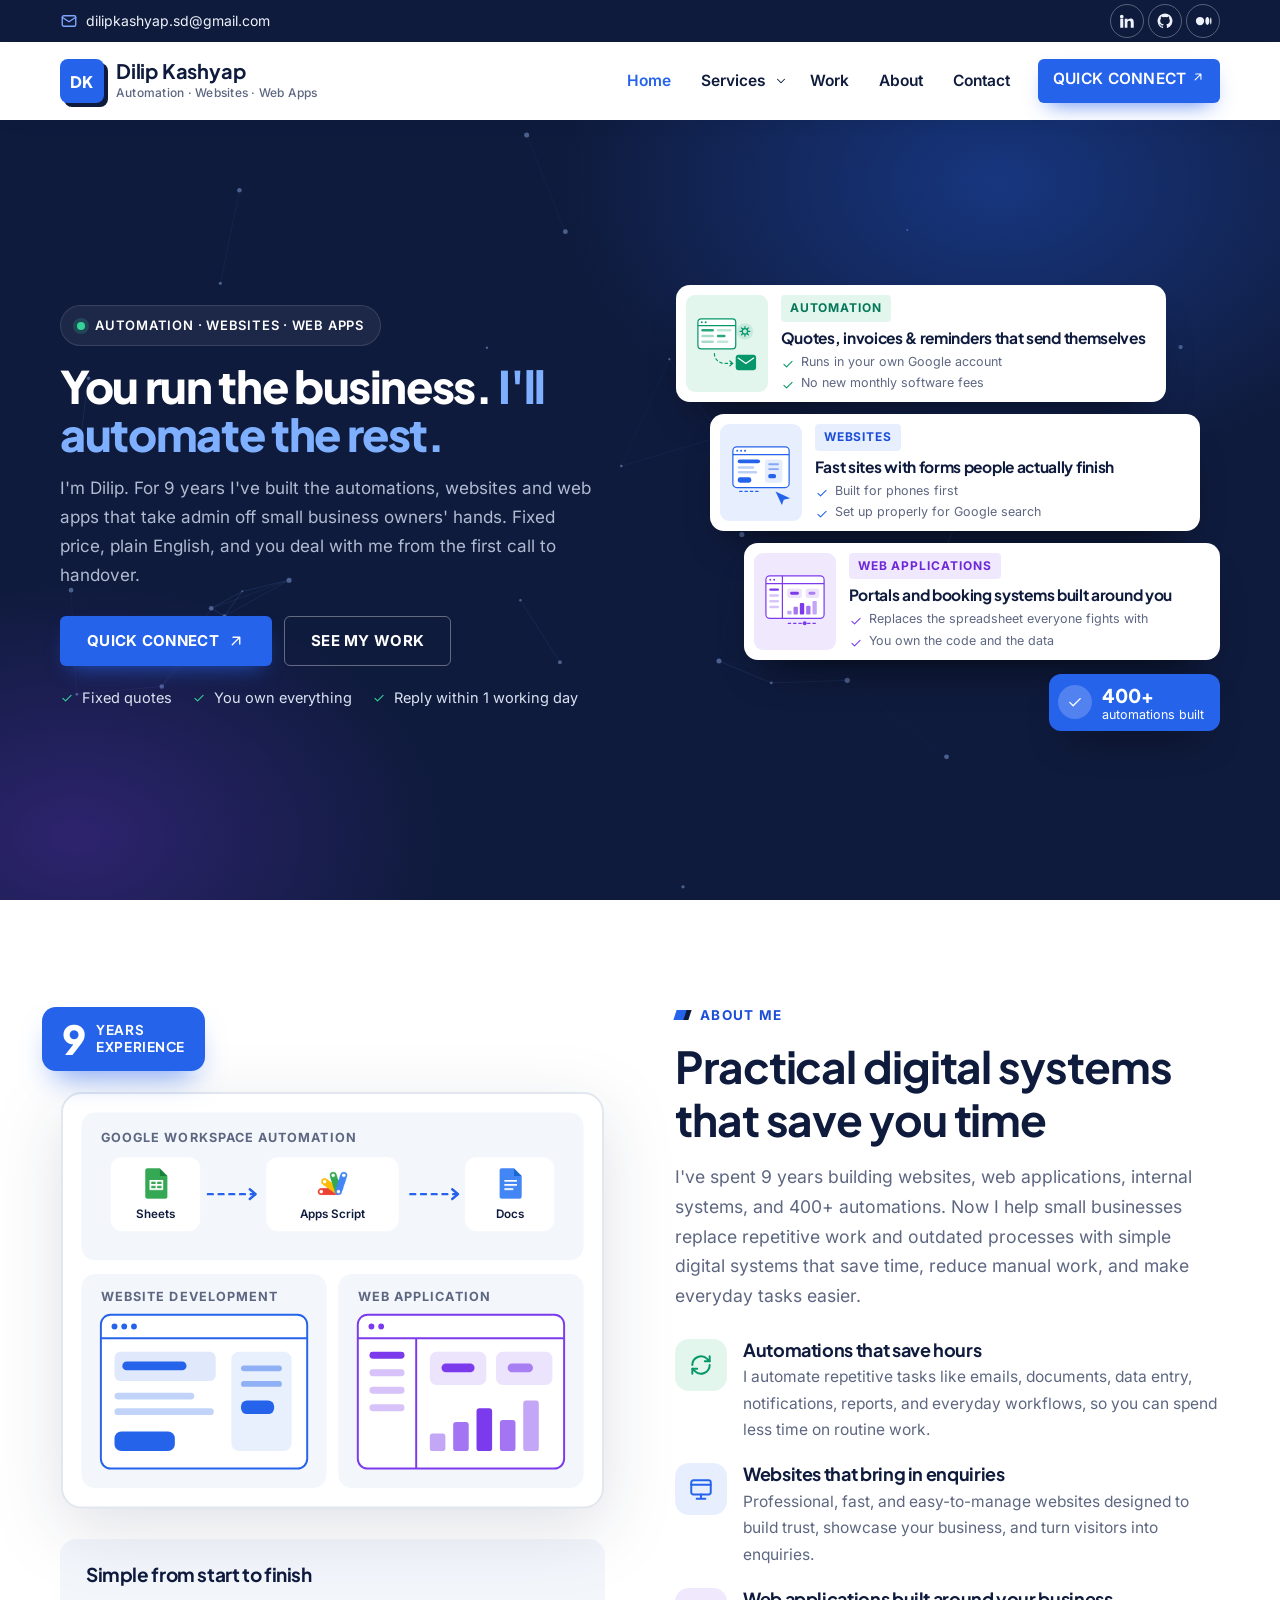
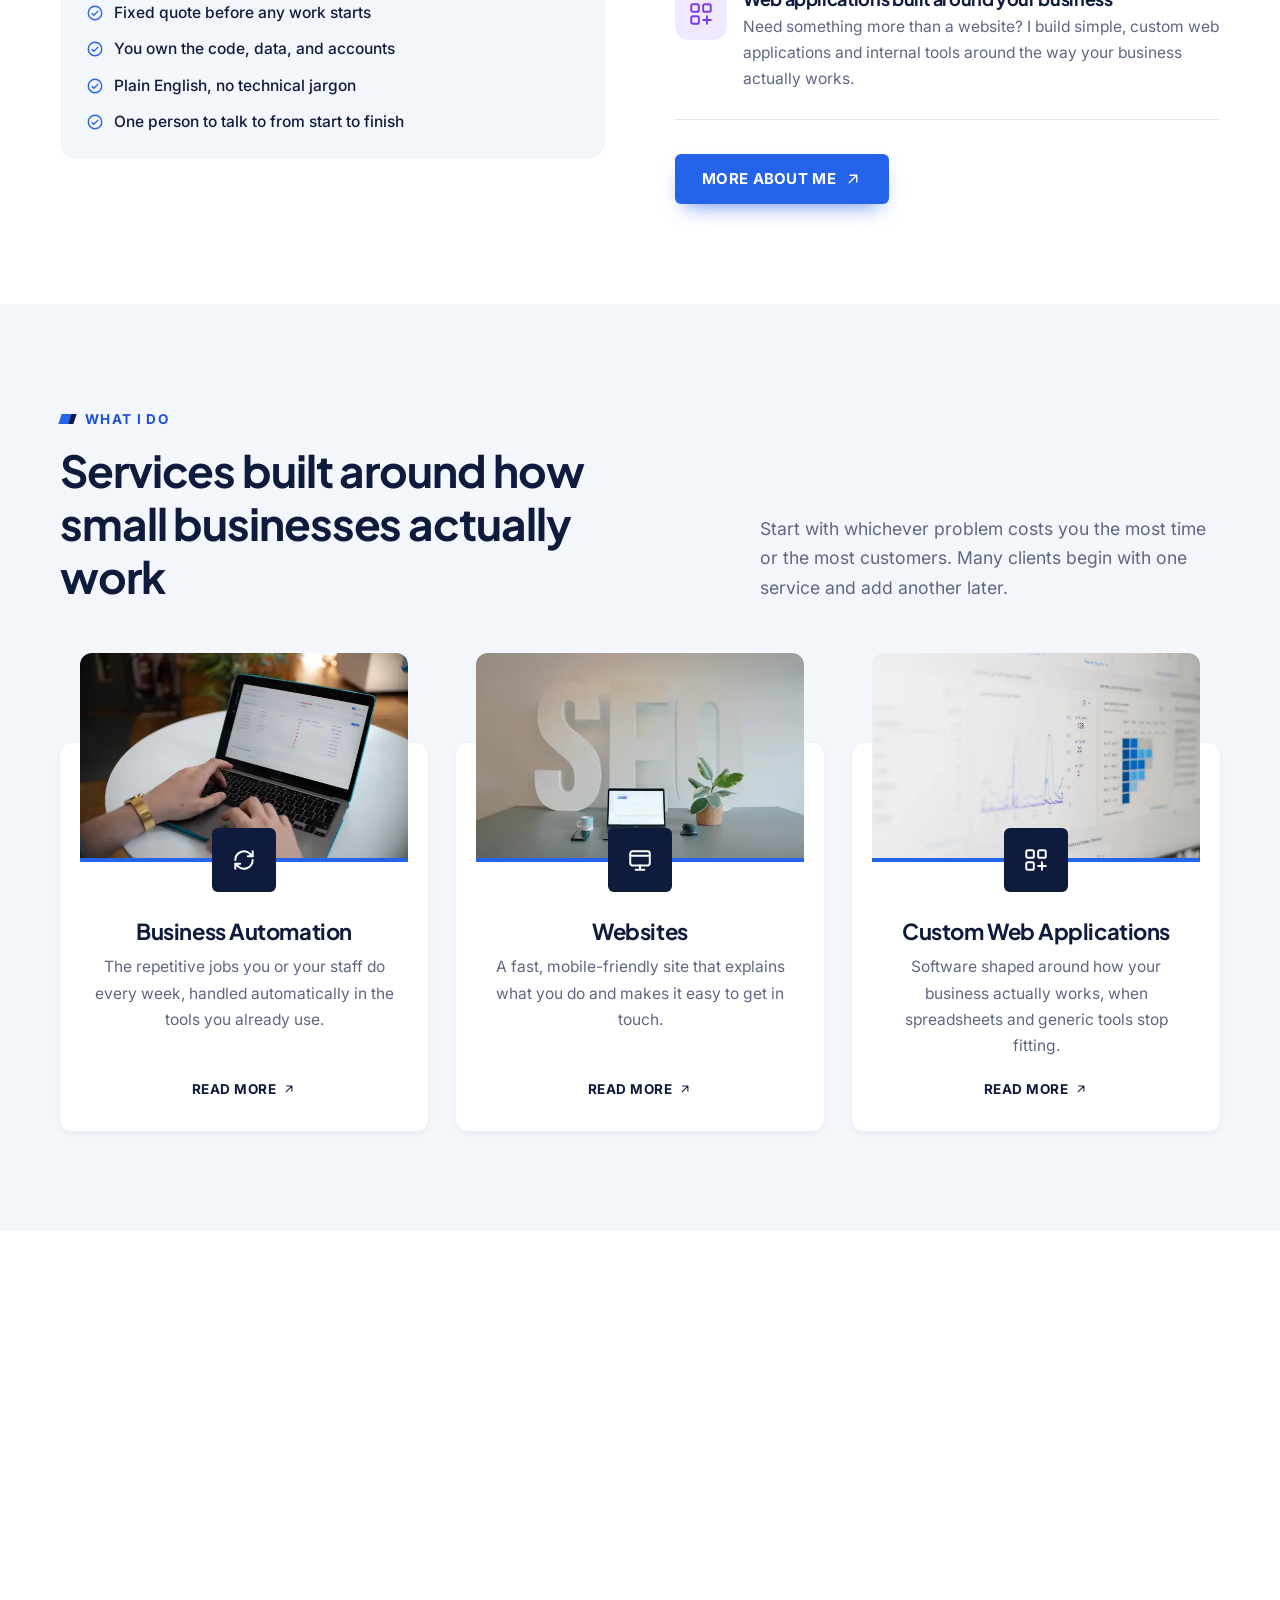
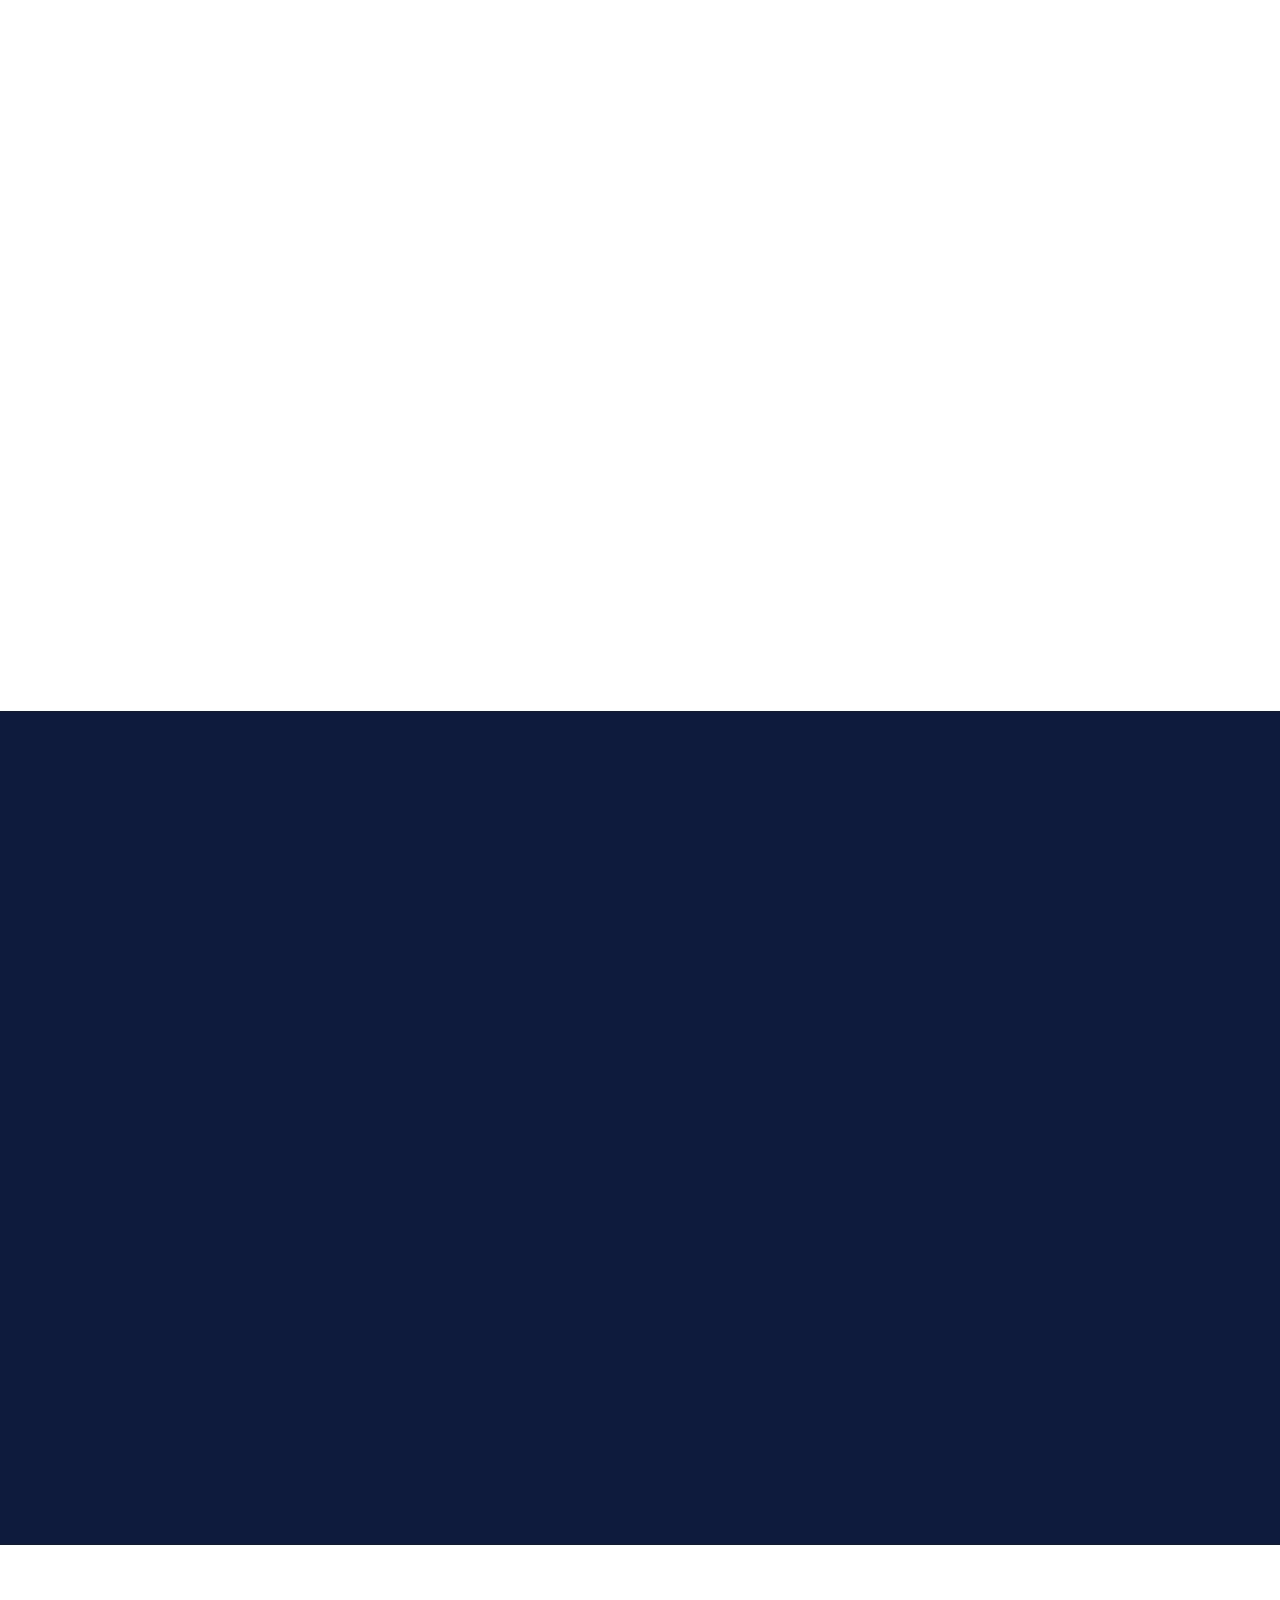
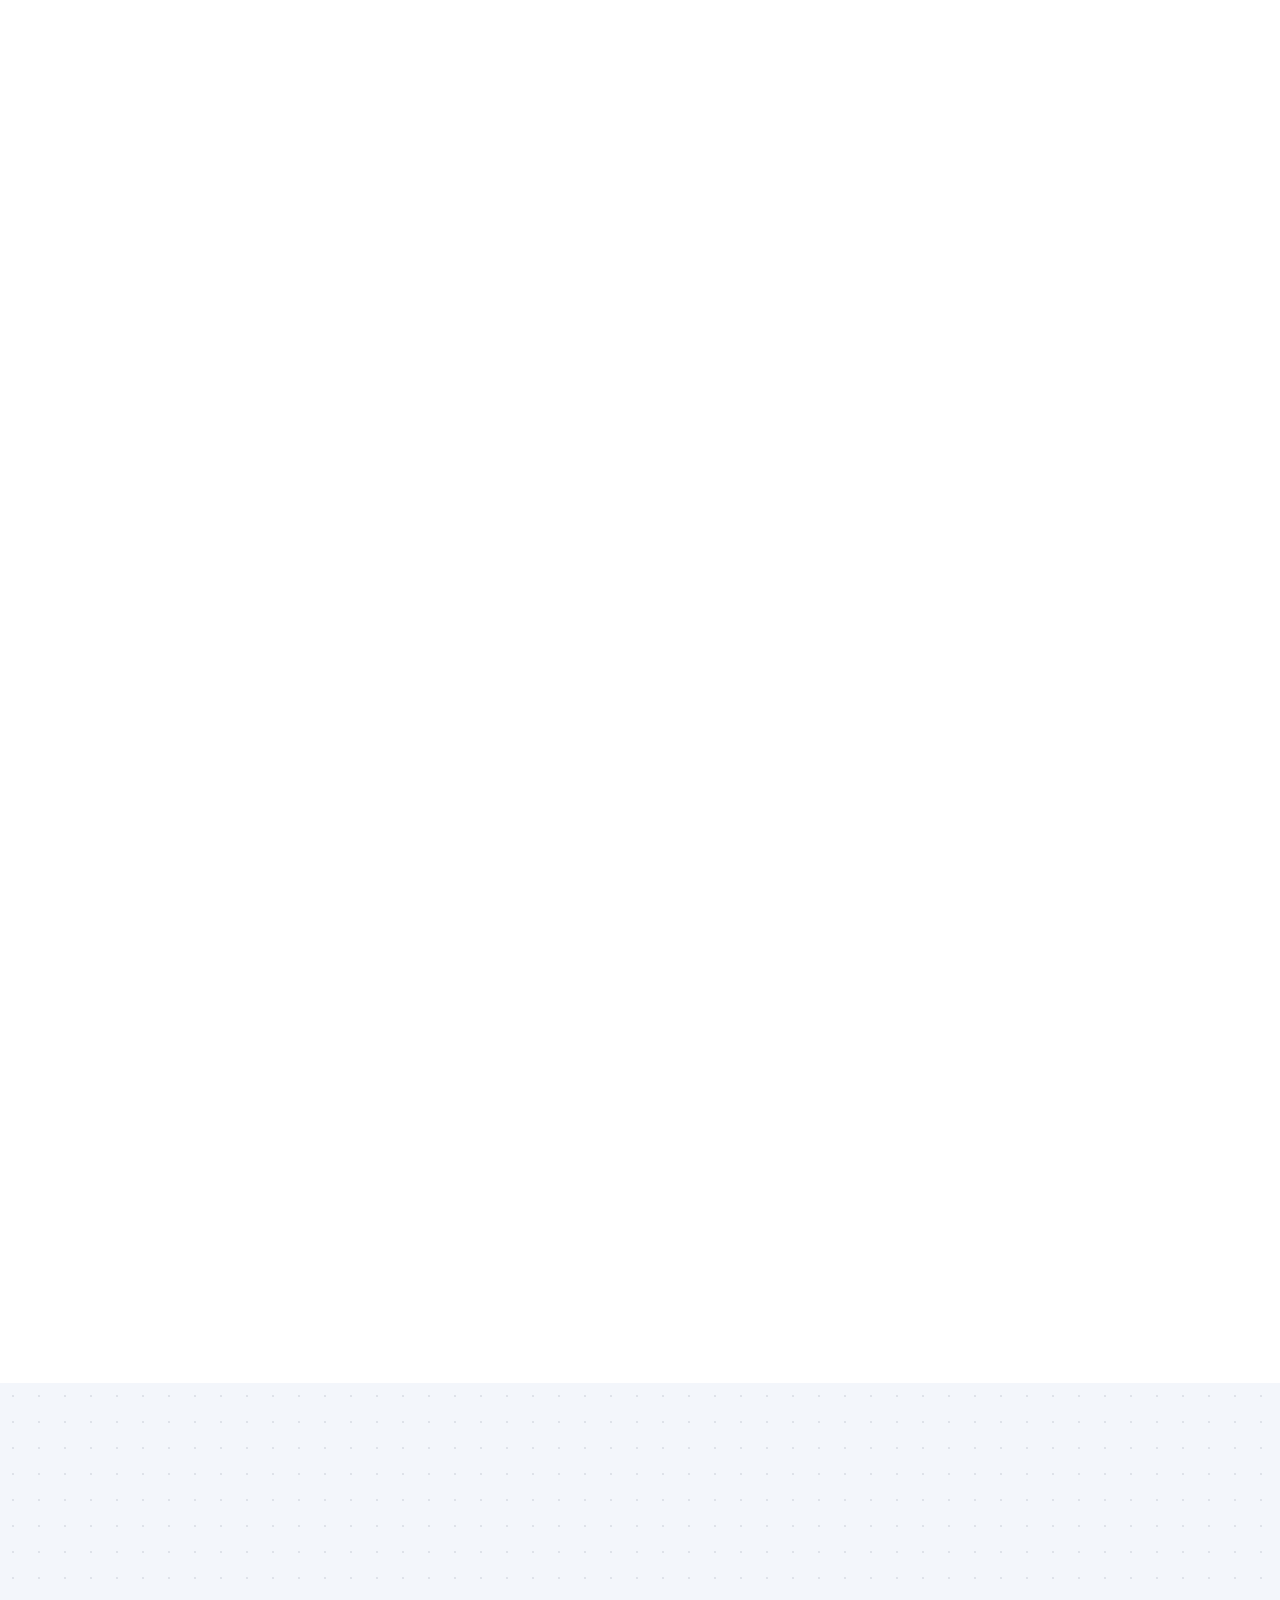
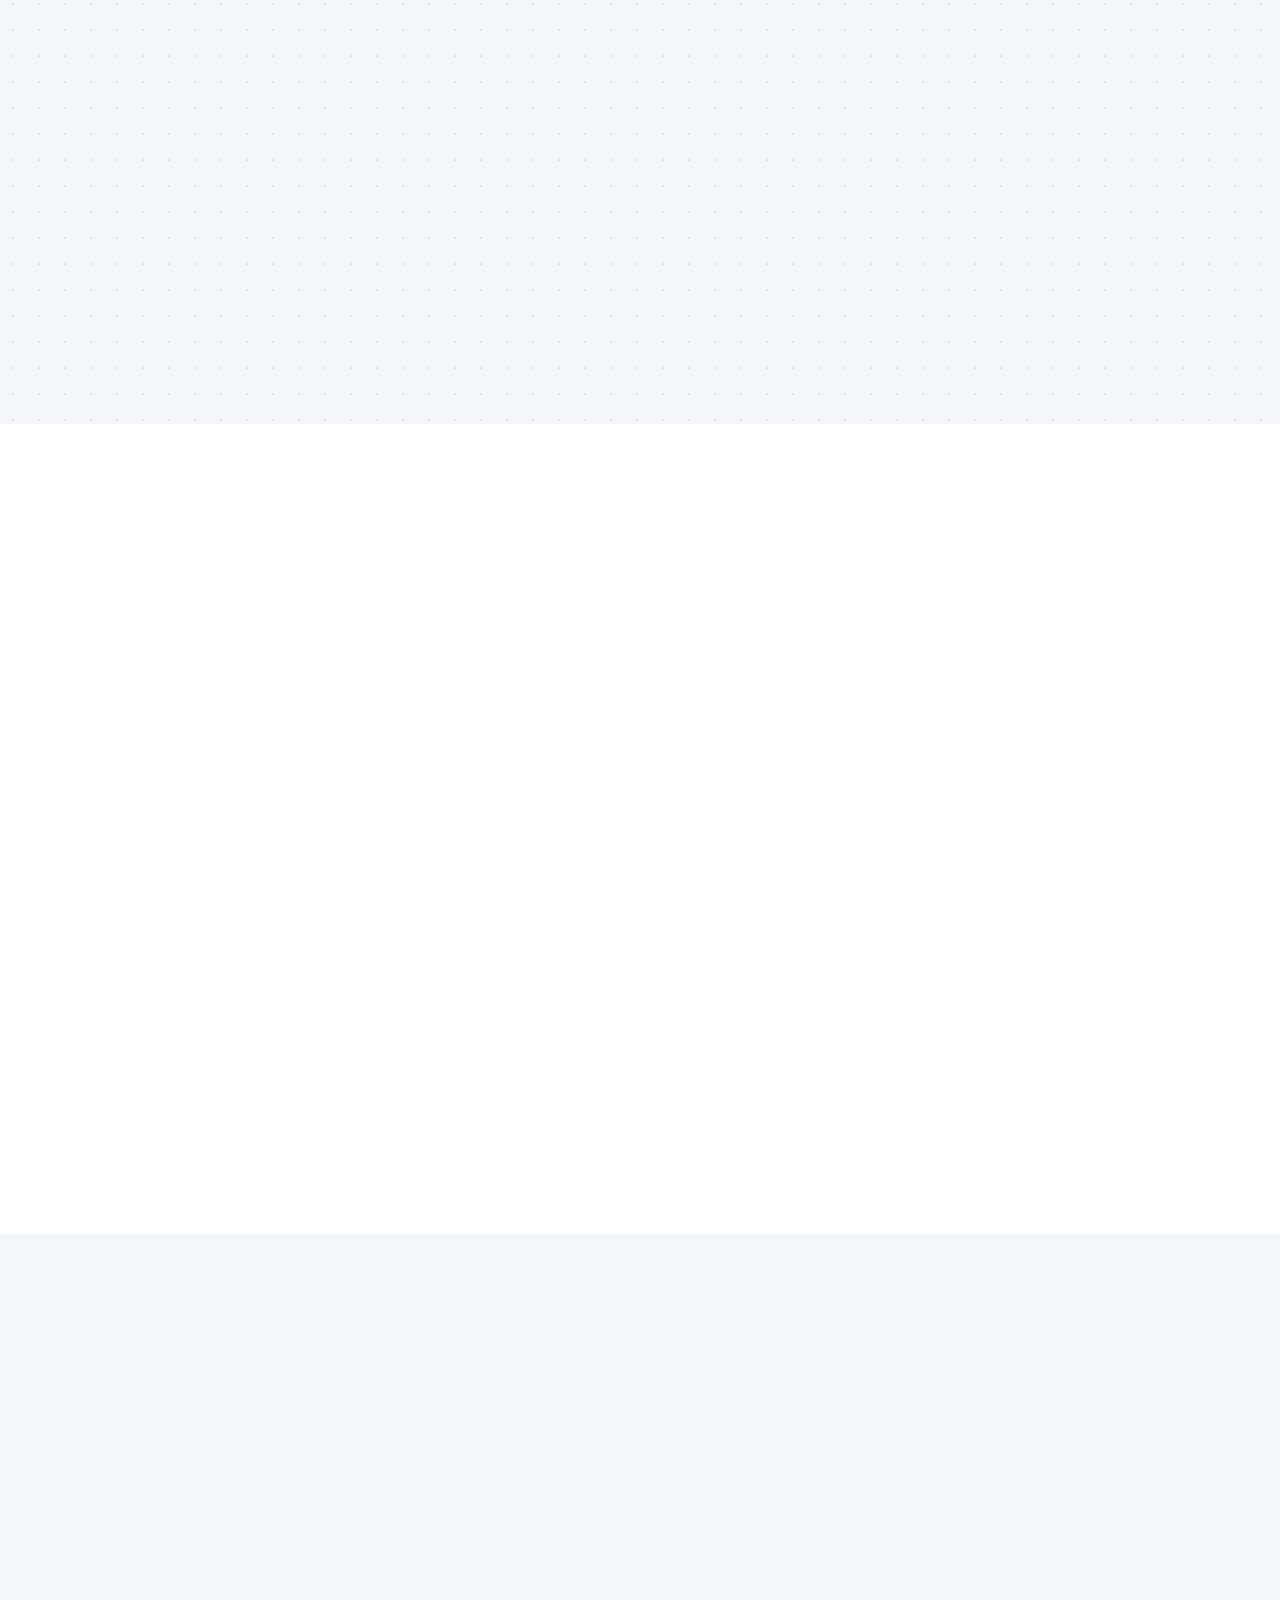
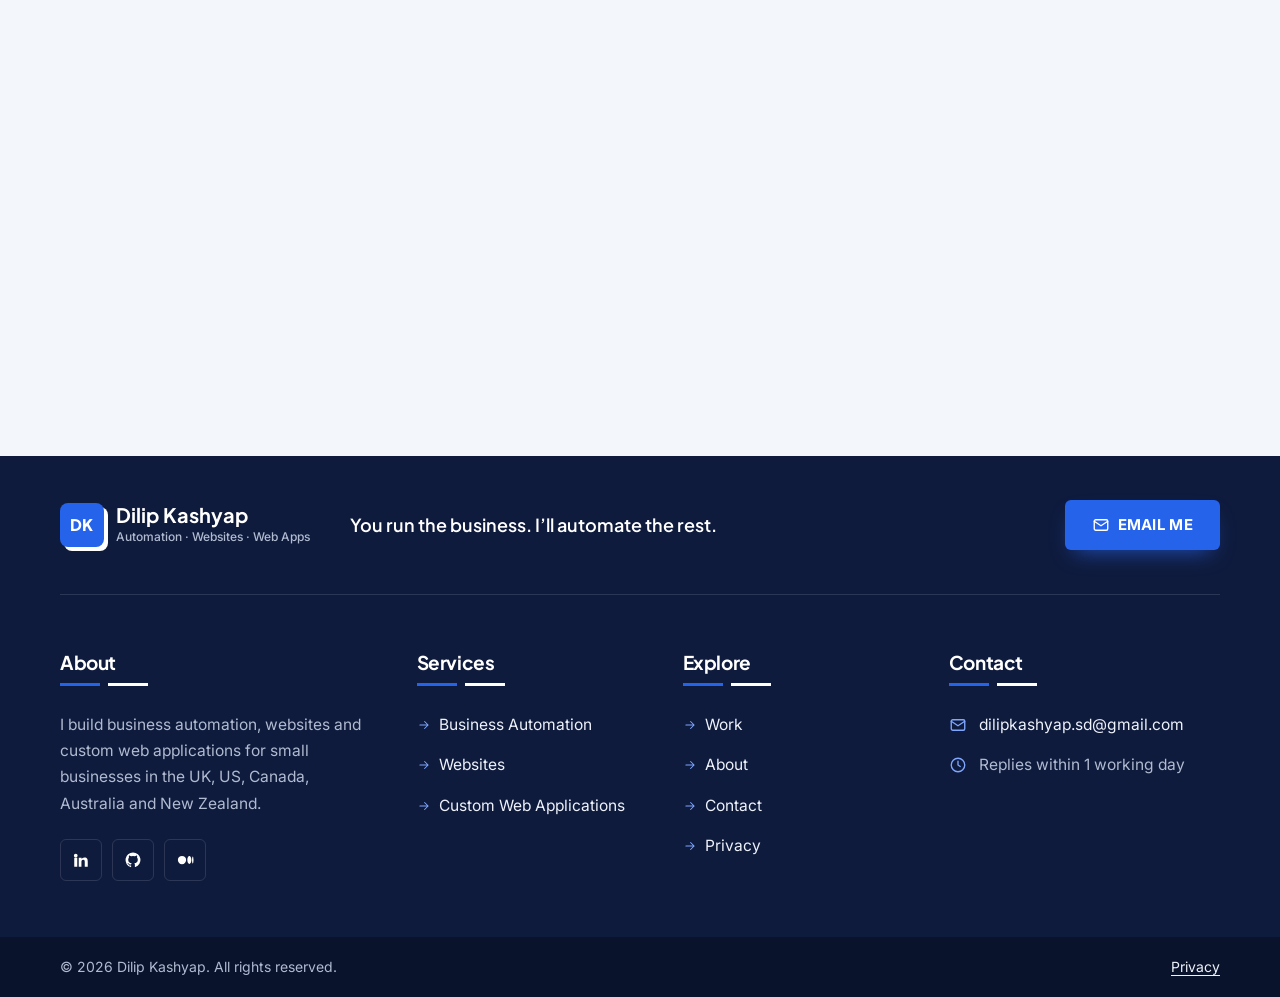
==== commit 6661e070: "Retitle as Full Stack Developer Homepage title and the Person structured-data role now say full stac" ====
--- a/index.html
+++ b/index.html
@@ -3,14 +3,14 @@
 <head>
 <meta charset="utf-8">
 <meta name="viewport" content="width=device-width, initial-scale=1">
-<title>Dilip Kashyap · Web Developer &amp; Automation for Small Business</title>
+<title>Dilip Kashyap · Full Stack Developer &amp; Automation for Small Business</title>
 <meta name="description" content="Websites, business automation and custom web apps for small businesses in the UK, US, Canada, Australia and NZ. 9 years' experience and fixed quotes.">
 <link rel="canonical" href="https://dilipk15.github.io/">
 <meta name="author" content="Dilip Kashyap">
 <meta name="theme-color" content="#0b1220">
 <meta property="og:type" content="website">
 <meta property="og:site_name" content="Dilip Kashyap">
-<meta property="og:title" content="Dilip Kashyap · Web Developer &amp; Automation for Small Business">
+<meta property="og:title" content="Dilip Kashyap · Full Stack Developer &amp; Automation for Small Business">
 <meta property="og:description" content="Websites, business automation and custom web apps for small businesses in the UK, US, Canada, Australia and NZ. 9 years' experience and fixed quotes.">
 <meta property="og:url" content="https://dilipk15.github.io/">
 <meta property="og:image" content="https://dilipk15.github.io/assets/img/og.png">
@@ -18,7 +18,7 @@
 <meta property="og:image:height" content="630">
 <meta property="og:locale" content="en_GB">
 <meta name="twitter:card" content="summary_large_image">
-<meta name="twitter:title" content="Dilip Kashyap · Web Developer &amp; Automation for Small Business">
+<meta name="twitter:title" content="Dilip Kashyap · Full Stack Developer &amp; Automation for Small Business">
 <meta name="twitter:description" content="Websites, business automation and custom web apps for small businesses in the UK, US, Canada, Australia and NZ. 9 years' experience and fixed quotes.">
 <meta name="twitter:image" content="https://dilipk15.github.io/assets/img/og.png">
 <link rel="icon" href="/favicon.svg" type="image/svg+xml">
@@ -27,7 +27,7 @@
 <link rel="preload" href="/assets/fonts/jakarta-latin.woff2" as="font" type="font/woff2" crossorigin>
 <link rel="stylesheet" href="/assets/css/styles.css">
 <link rel="alternate" type="text/plain" href="/llms.txt" title="Site summary for AI assistants">
-<script type="application/ld+json">{"@context":"https://schema.org","@graph":[{"@type":"WebSite","@id":"https://dilipk15.github.io/#website","url":"https://dilipk15.github.io/","name":"Dilip Kashyap","description":"Dilip Kashyap is a software developer based in India, with 9 years of experience. He builds business automation (including Google Workspace and Apps Script), websites and custom web applications for small businesses in the UK, US, Canada, Australia and New Zealand. Projects are quoted at a fixed price, and clients own all code and data.","inLanguage":"en-GB","publisher":{"@id":"https://dilipk15.github.io/#business"}},{"@type":"Person","@id":"https://dilipk15.github.io/#person","name":"Dilip Kashyap","jobTitle":"Automation and web developer for small businesses","url":"https://dilipk15.github.io/about/","email":"mailto:dilipkashyap.sd@gmail.com","address":{"@type":"PostalAddress","addressCountry":"IN"},"sameAs":["https://www.linkedin.com/in/dilipkashyapofficial/","https://dilipkashyap15.medium.com/","https://github.com/dilipk15"],"knowsAbout":["Web development","Business process automation","Google Apps Script","Google Workspace","PHP","Laravel","JavaScript","MySQL","Custom web applications"]},{"@type":"ProfessionalService","@id":"https://dilipk15.github.io/#business","name":"Dilip Kashyap: Automation, Websites & Web Apps","url":"https://dilipk15.github.io/","email":"dilipkashyap.sd@gmail.com","description":"Dilip Kashyap is a software developer based in India, with 9 years of experience. He builds business automation (including Google Workspace and Apps Script), websites and custom web applications for small businesses in the UK, US, Canada, Australia and New Zealand. Projects are quoted at a fixed price, and clients own all code and data.","founder":{"@id":"https://dilipk15.github.io/#person"},"address":{"@type":"PostalAddress","addressCountry":"IN"},"areaServed":[{"@type":"Country","name":"United Kingdom"},{"@type":"Country","name":"United States"},{"@type":"Country","name":"Canada"},{"@type":"Country","name":"Australia"},{"@type":"Country","name":"New Zealand"}],"sameAs":["https://www.linkedin.com/in/dilipkashyapofficial/","https://dilipkashyap15.medium.com/","https://github.com/dilipk15"],"hasOfferCatalog":{"@type":"OfferCatalog","name":"Services","itemListElement":[{"@type":"Offer","itemOffered":{"@type":"Service","name":"Business Automation","url":"https://dilipk15.github.io/services/automation/"}},{"@type":"Offer","itemOffered":{"@type":"Service","name":"Websites","url":"https://dilipk15.github.io/services/websites/"}},{"@type":"Offer","itemOffered":{"@type":"Service","name":"Custom Web Applications","url":"https://dilipk15.github.io/services/web-applications/"}}]}},{"@type":"WebPage","@id":"https://dilipk15.github.io/#webpage","url":"https://dilipk15.github.io/","name":"Dilip Kashyap · Web Developer & Automation for Small Business","description":"Websites, business automation and custom web apps for small businesses in the UK, US, Canada, Australia and NZ. 9 years' experience and fixed quotes.","isPartOf":{"@id":"https://dilipk15.github.io/#website"},"about":{"@id":"https://dilipk15.github.io/#business"}},{"@type":"FAQPage","@id":"https://dilipk15.github.io/#faq","mainEntity":[{"@type":"Question","name":"How much does a project cost?","acceptedAnswer":{"@type":"Answer","text":"It depends on the scope, so I give a fixed price after a short call rather than a vague range. You always know the full price before agreeing to anything."}},{"@type":"Question","name":"You're in India. How does working together work?","acceptedAnswer":{"@type":"Answer","text":"We talk over video call and email. I'm available during UK afternoons, US mornings and Australian afternoons, and can arrange other times when needed."}},{"@type":"Question","name":"Who owns the website, code and data?","acceptedAnswer":{"@type":"Answer","text":"You do. Everything is set up in your own accounts where possible, and all code and documentation are handed over when the project is paid."}},{"@type":"Question","name":"What happens after the project is finished?","acceptedAnswer":{"@type":"Answer","text":"You get 30 days of free fixes. After that you can come back for changes whenever you need them, or ask about a small monthly support plan."}},{"@type":"Question","name":"Do I need to use Google Workspace?","acceptedAnswer":{"@type":"Answer","text":"No. Automations are often built on Google Workspace because many small businesses already use it, but websites and web applications work with whatever email and office tools you use."}}]}]}</script>
+<script type="application/ld+json">{"@context":"https://schema.org","@graph":[{"@type":"WebSite","@id":"https://dilipk15.github.io/#website","url":"https://dilipk15.github.io/","name":"Dilip Kashyap","description":"Dilip Kashyap is a software developer based in India, with 9 years of experience. He builds business automation (including Google Workspace and Apps Script), websites and custom web applications for small businesses in the UK, US, Canada, Australia and New Zealand. Projects are quoted at a fixed price, and clients own all code and data.","inLanguage":"en-GB","publisher":{"@id":"https://dilipk15.github.io/#business"}},{"@type":"Person","@id":"https://dilipk15.github.io/#person","name":"Dilip Kashyap","jobTitle":"Automation and full stack developer for small businesses","url":"https://dilipk15.github.io/about/","email":"mailto:dilipkashyap.sd@gmail.com","address":{"@type":"PostalAddress","addressCountry":"IN"},"sameAs":["https://www.linkedin.com/in/dilipkashyapofficial/","https://dilipkashyap15.medium.com/","https://github.com/dilipk15"],"knowsAbout":["Web development","Business process automation","Google Apps Script","Google Workspace","PHP","Laravel","JavaScript","MySQL","Custom web applications"]},{"@type":"ProfessionalService","@id":"https://dilipk15.github.io/#business","name":"Dilip Kashyap: Automation, Websites & Web Apps","url":"https://dilipk15.github.io/","email":"dilipkashyap.sd@gmail.com","description":"Dilip Kashyap is a software developer based in India, with 9 years of experience. He builds business automation (including Google Workspace and Apps Script), websites and custom web applications for small businesses in the UK, US, Canada, Australia and New Zealand. Projects are quoted at a fixed price, and clients own all code and data.","founder":{"@id":"https://dilipk15.github.io/#person"},"address":{"@type":"PostalAddress","addressCountry":"IN"},"areaServed":[{"@type":"Country","name":"United Kingdom"},{"@type":"Country","name":"United States"},{"@type":"Country","name":"Canada"},{"@type":"Country","name":"Australia"},{"@type":"Country","name":"New Zealand"}],"sameAs":["https://www.linkedin.com/in/dilipkashyapofficial/","https://dilipkashyap15.medium.com/","https://github.com/dilipk15"],"hasOfferCatalog":{"@type":"OfferCatalog","name":"Services","itemListElement":[{"@type":"Offer","itemOffered":{"@type":"Service","name":"Business Automation","url":"https://dilipk15.github.io/services/automation/"}},{"@type":"Offer","itemOffered":{"@type":"Service","name":"Websites","url":"https://dilipk15.github.io/services/websites/"}},{"@type":"Offer","itemOffered":{"@type":"Service","name":"Custom Web Applications","url":"https://dilipk15.github.io/services/web-applications/"}}]}},{"@type":"WebPage","@id":"https://dilipk15.github.io/#webpage","url":"https://dilipk15.github.io/","name":"Dilip Kashyap · Full Stack Developer & Automation for Small Business","description":"Websites, business automation and custom web apps for small businesses in the UK, US, Canada, Australia and NZ. 9 years' experience and fixed quotes.","isPartOf":{"@id":"https://dilipk15.github.io/#website"},"about":{"@id":"https://dilipk15.github.io/#business"}},{"@type":"FAQPage","@id":"https://dilipk15.github.io/#faq","mainEntity":[{"@type":"Question","name":"How much does a project cost?","acceptedAnswer":{"@type":"Answer","text":"It depends on the scope, so I give a fixed price after a short call rather than a vague range. You always know the full price before agreeing to anything."}},{"@type":"Question","name":"You're in India. How does working together work?","acceptedAnswer":{"@type":"Answer","text":"We talk over video call and email. I'm available during UK afternoons, US mornings and Australian afternoons, and can arrange other times when needed."}},{"@type":"Question","name":"Who owns the website, code and data?","acceptedAnswer":{"@type":"Answer","text":"You do. Everything is set up in your own accounts where possible, and all code and documentation are handed over when the project is paid."}},{"@type":"Question","name":"What happens after the project is finished?","acceptedAnswer":{"@type":"Answer","text":"You get 30 days of free fixes. After that you can come back for changes whenever you need them, or ask about a small monthly support plan."}},{"@type":"Question","name":"Do I need to use Google Workspace?","acceptedAnswer":{"@type":"Answer","text":"No. Automations are often built on Google Workspace because many small businesses already use it, but websites and web applications work with whatever email and office tools you use."}}]}]}</script>
 </head>
 <body>
 
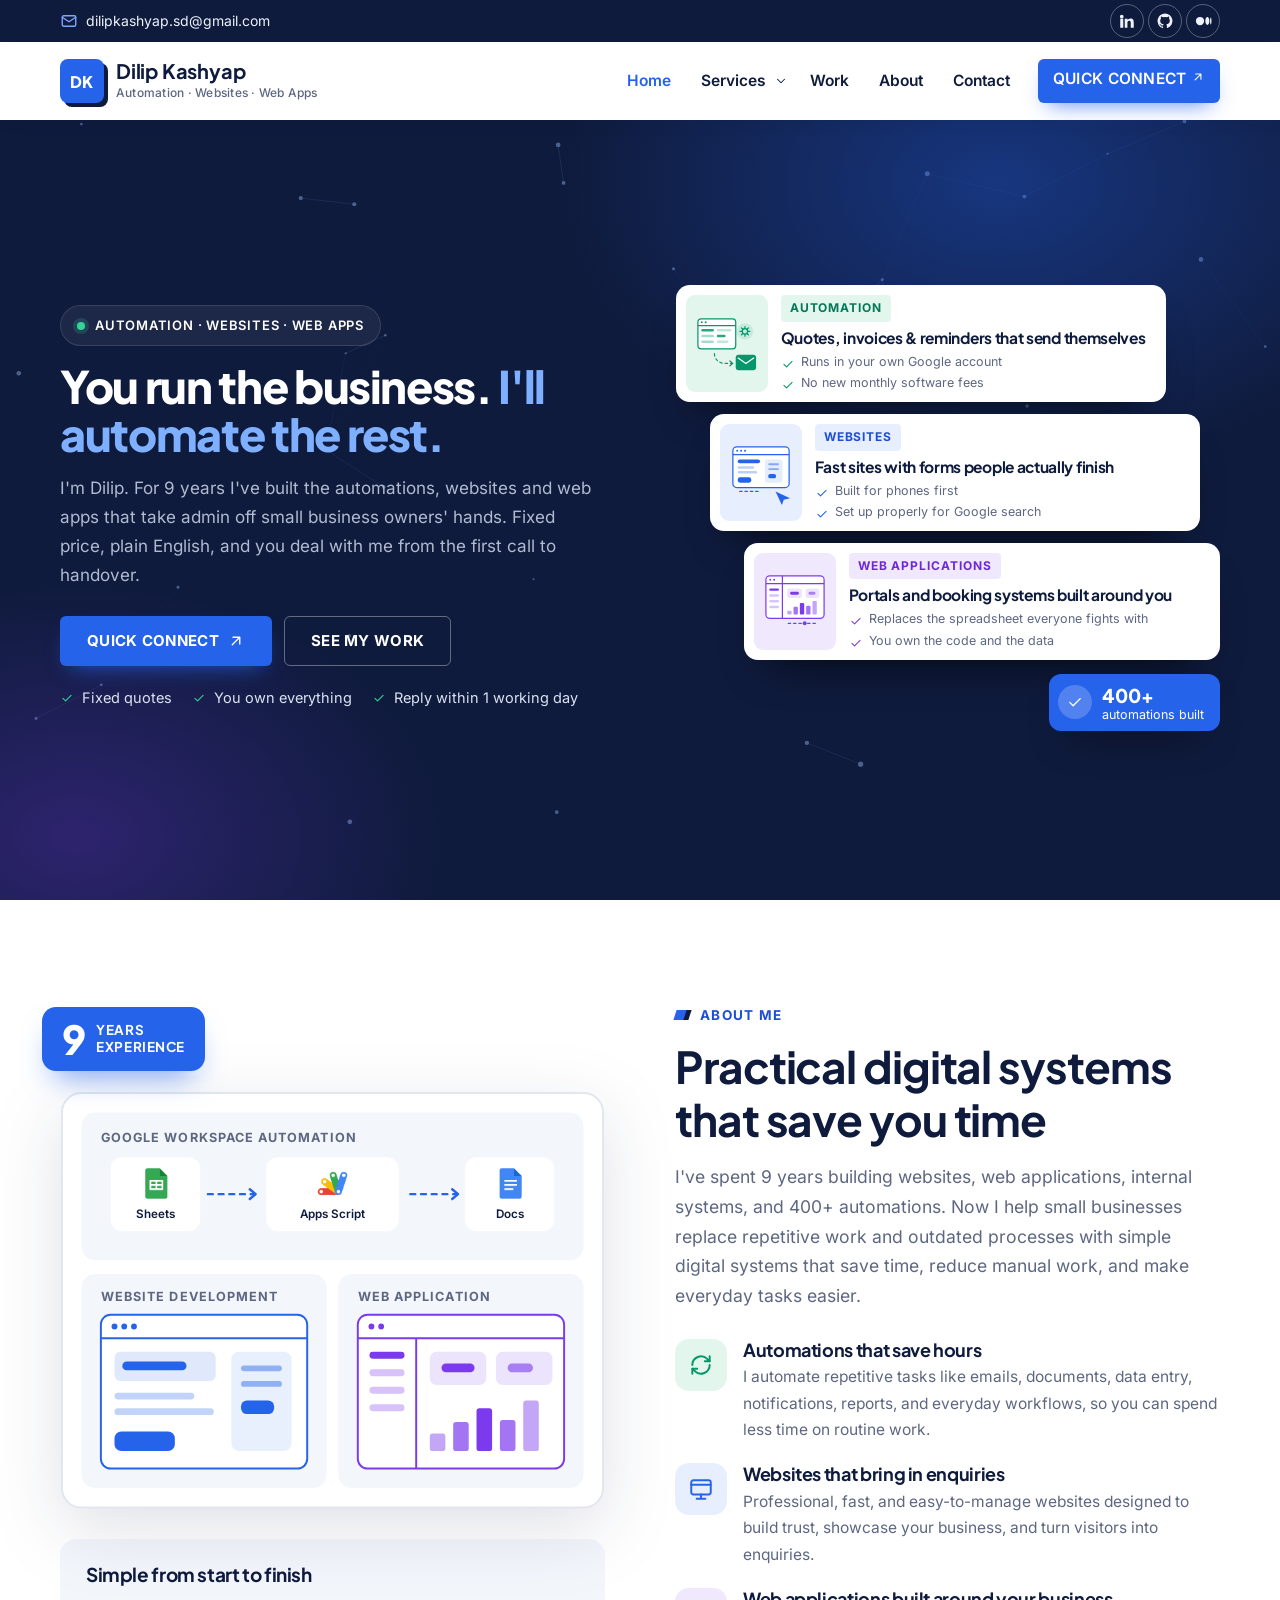
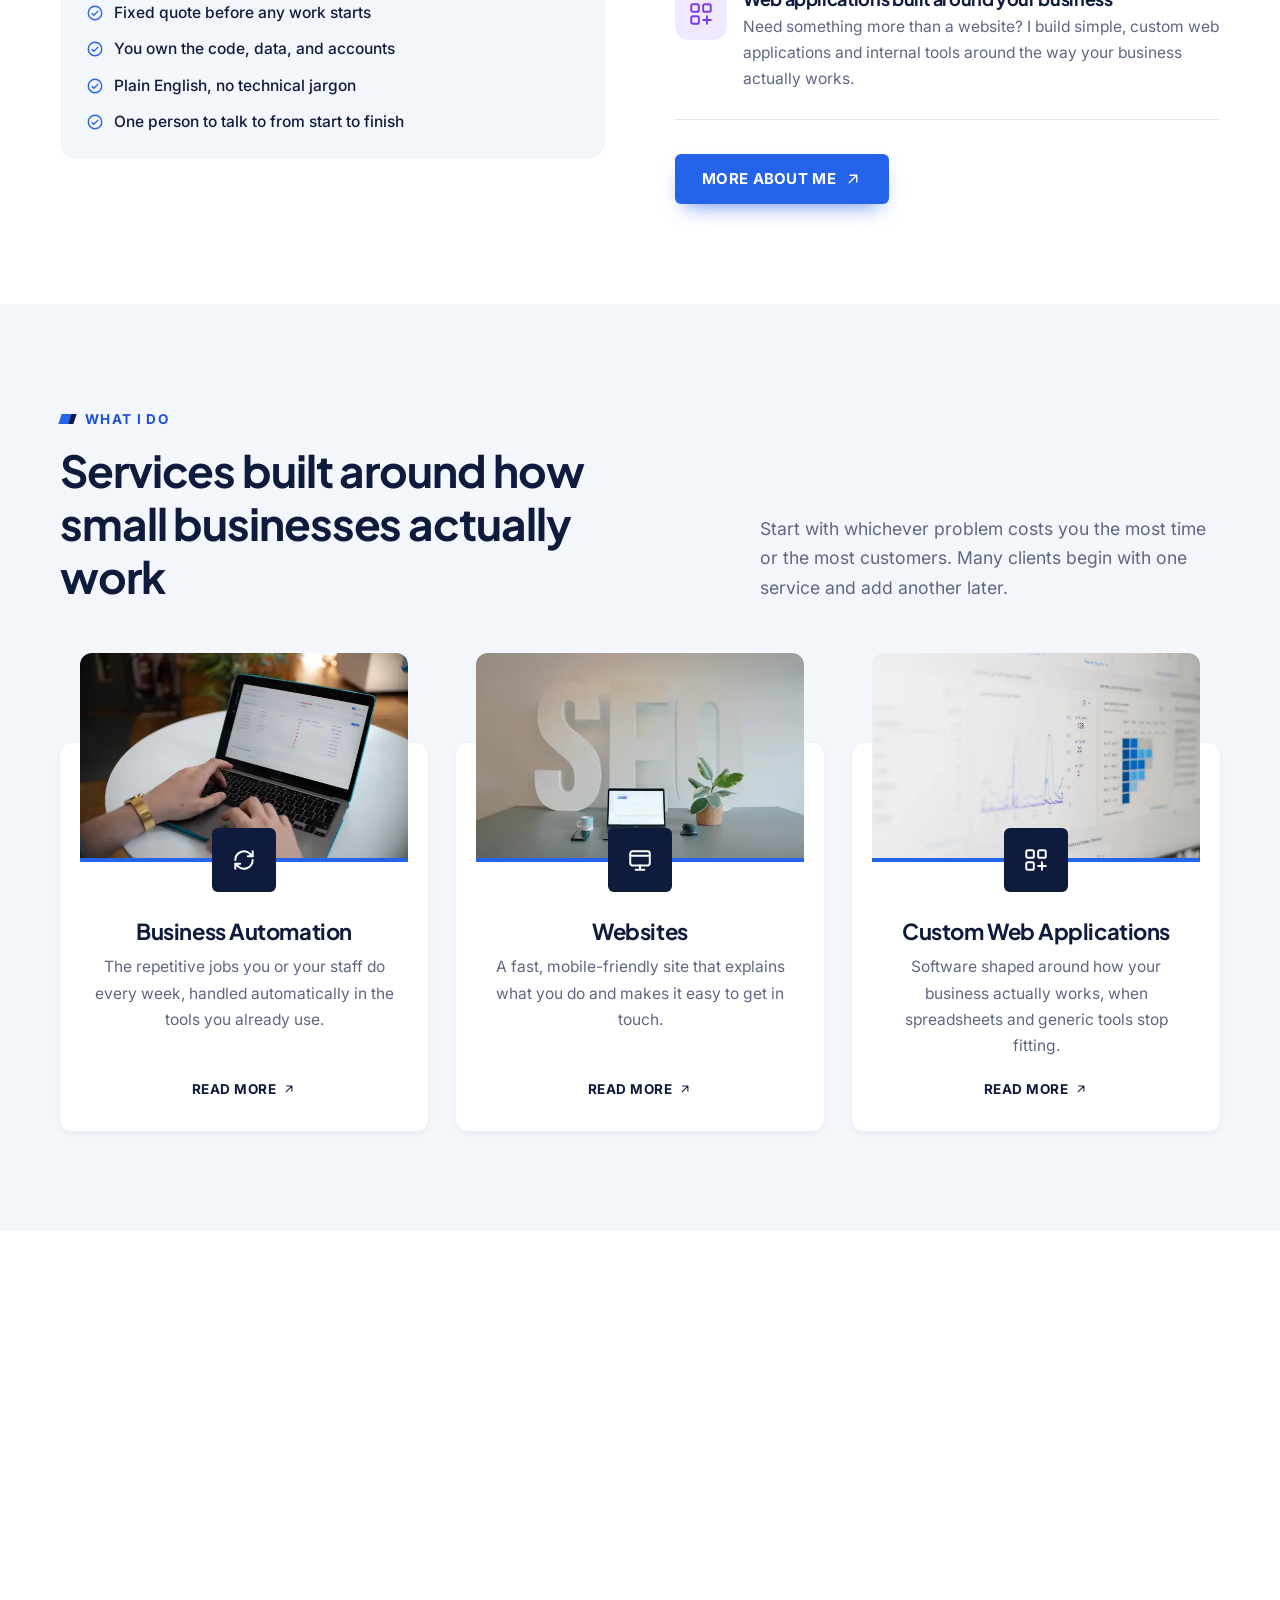
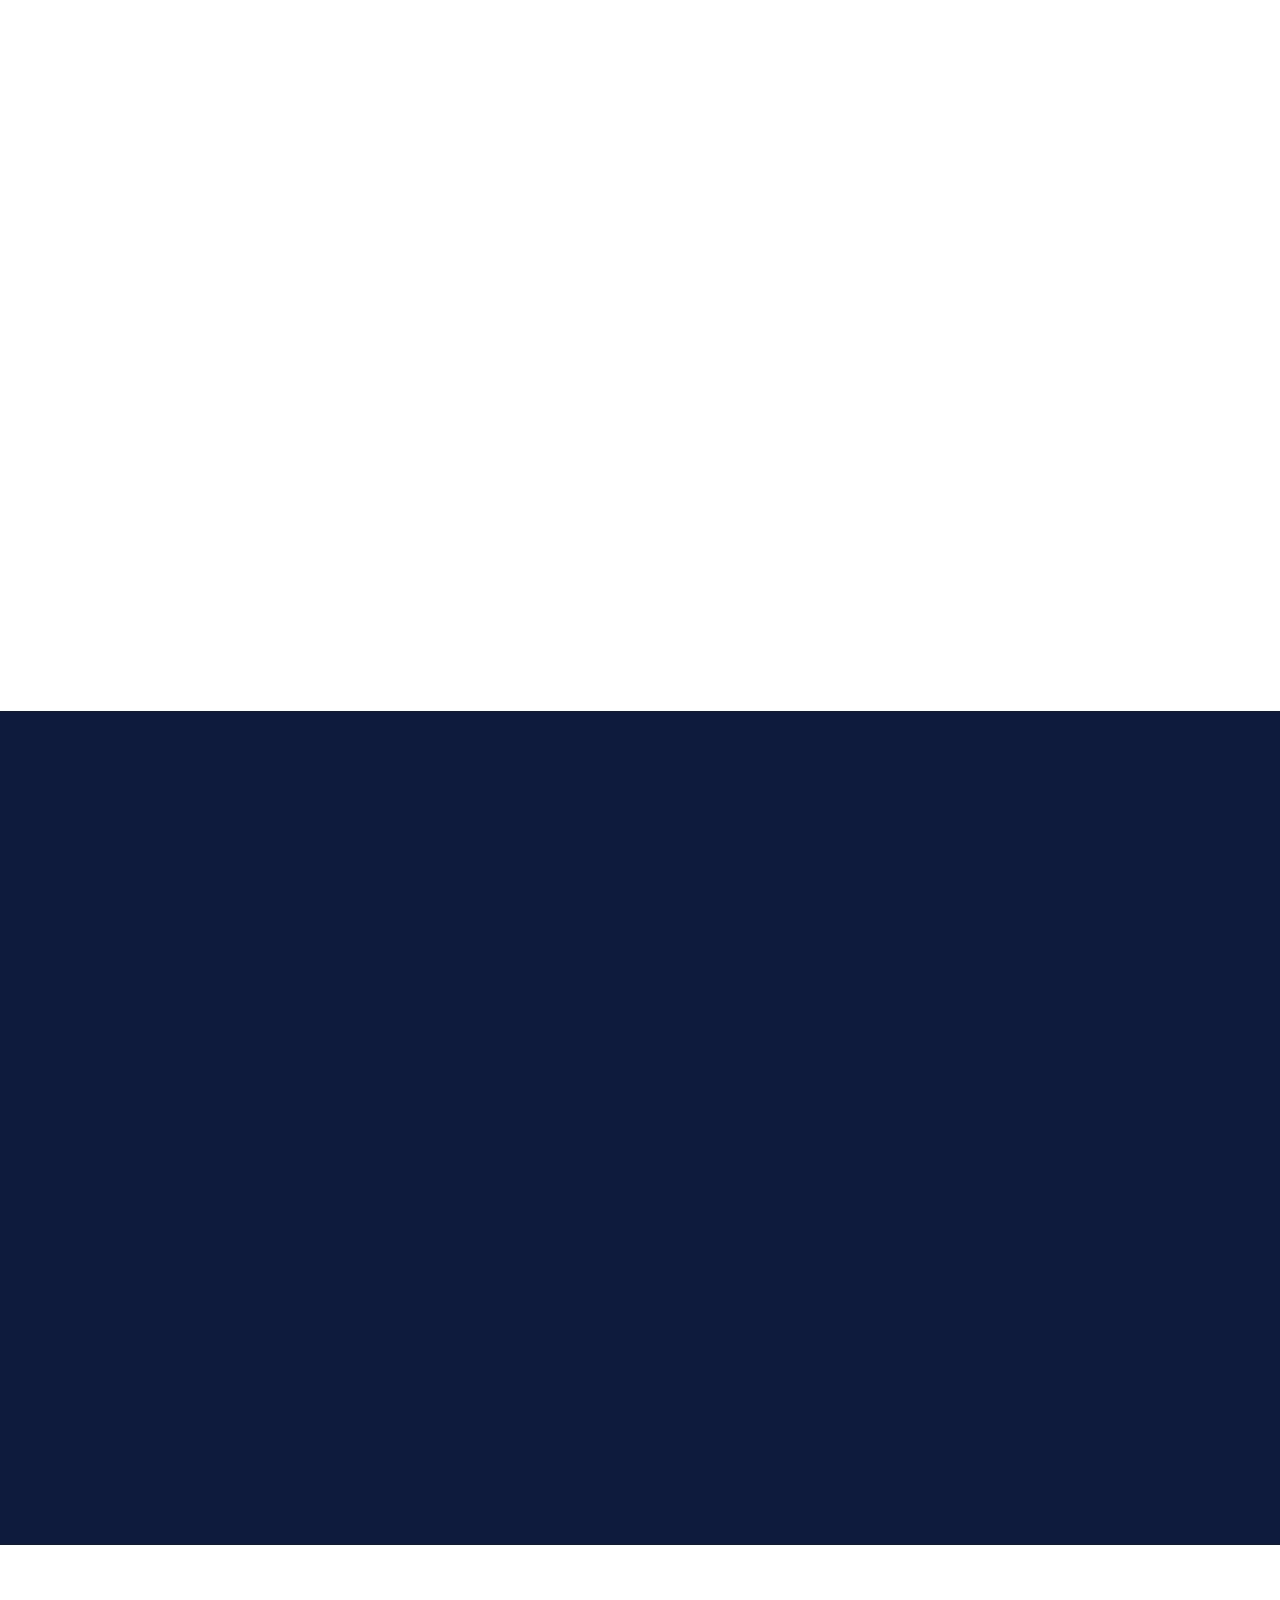
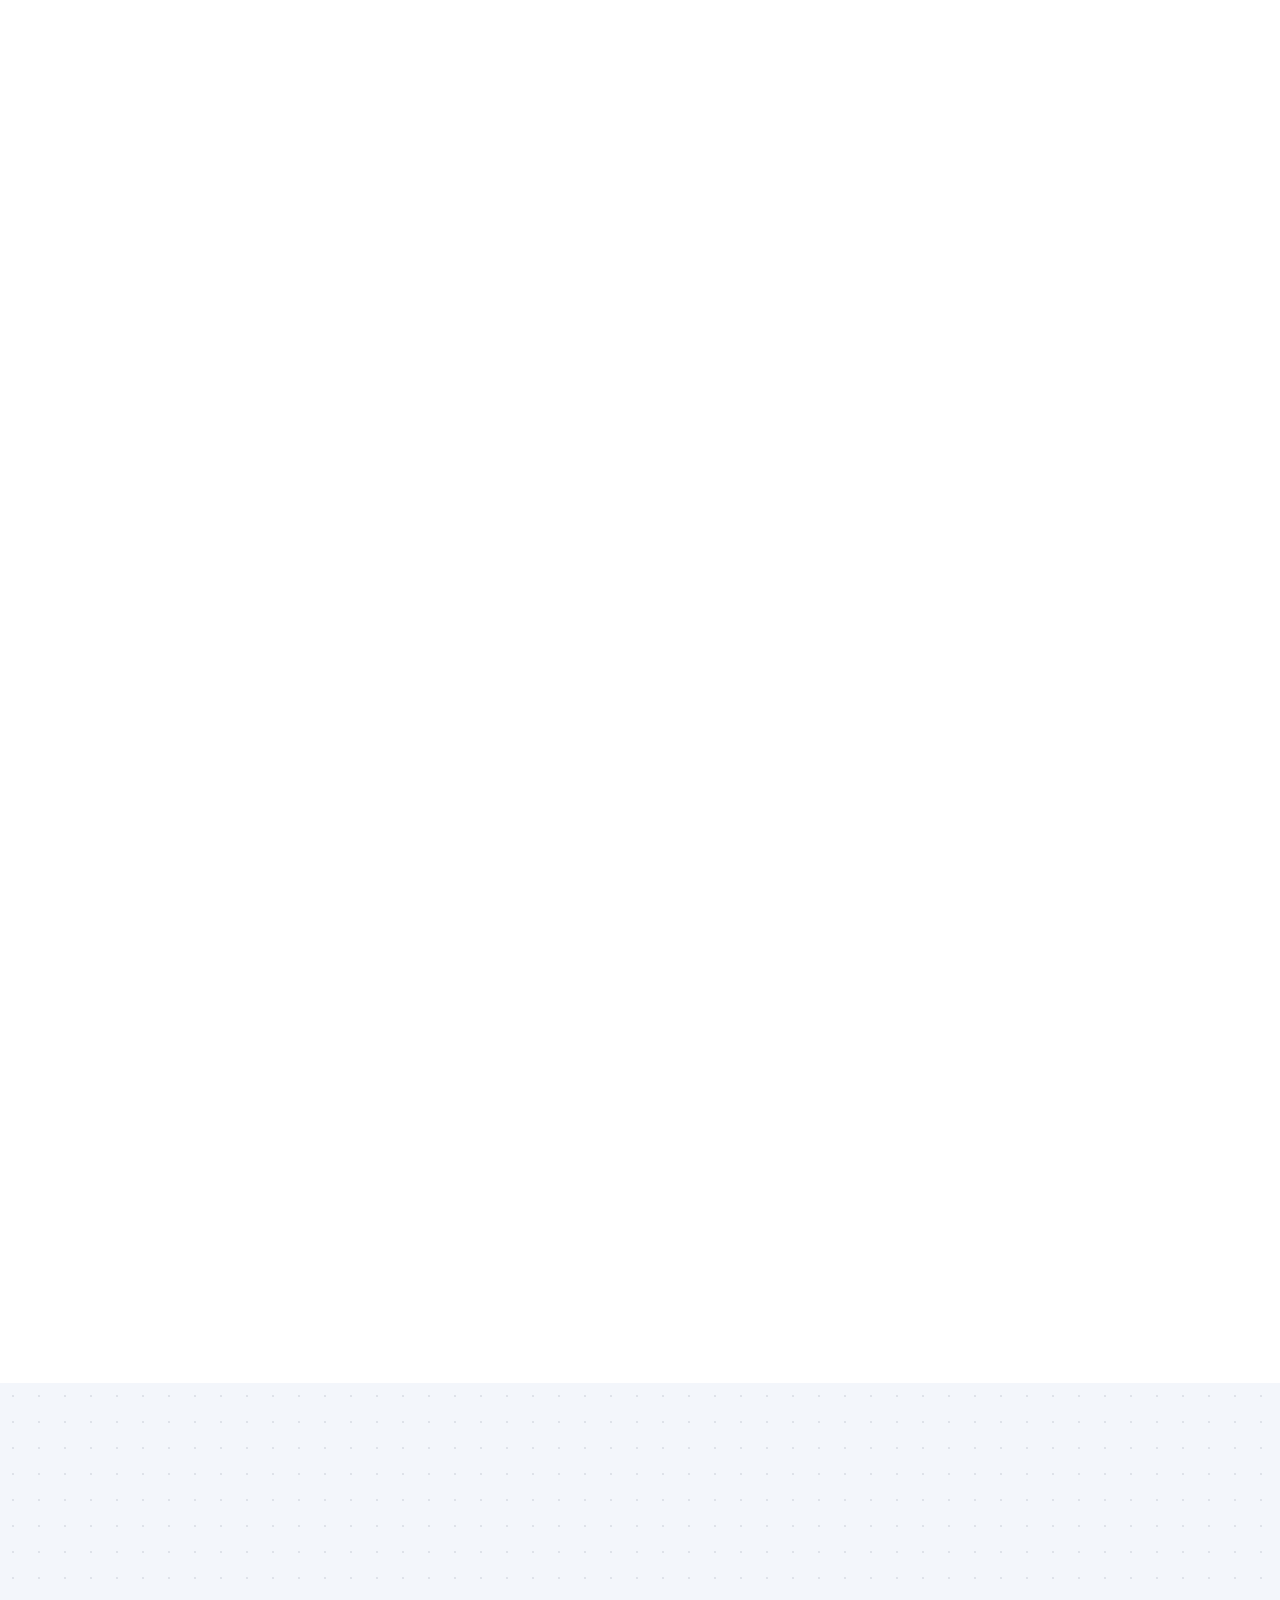
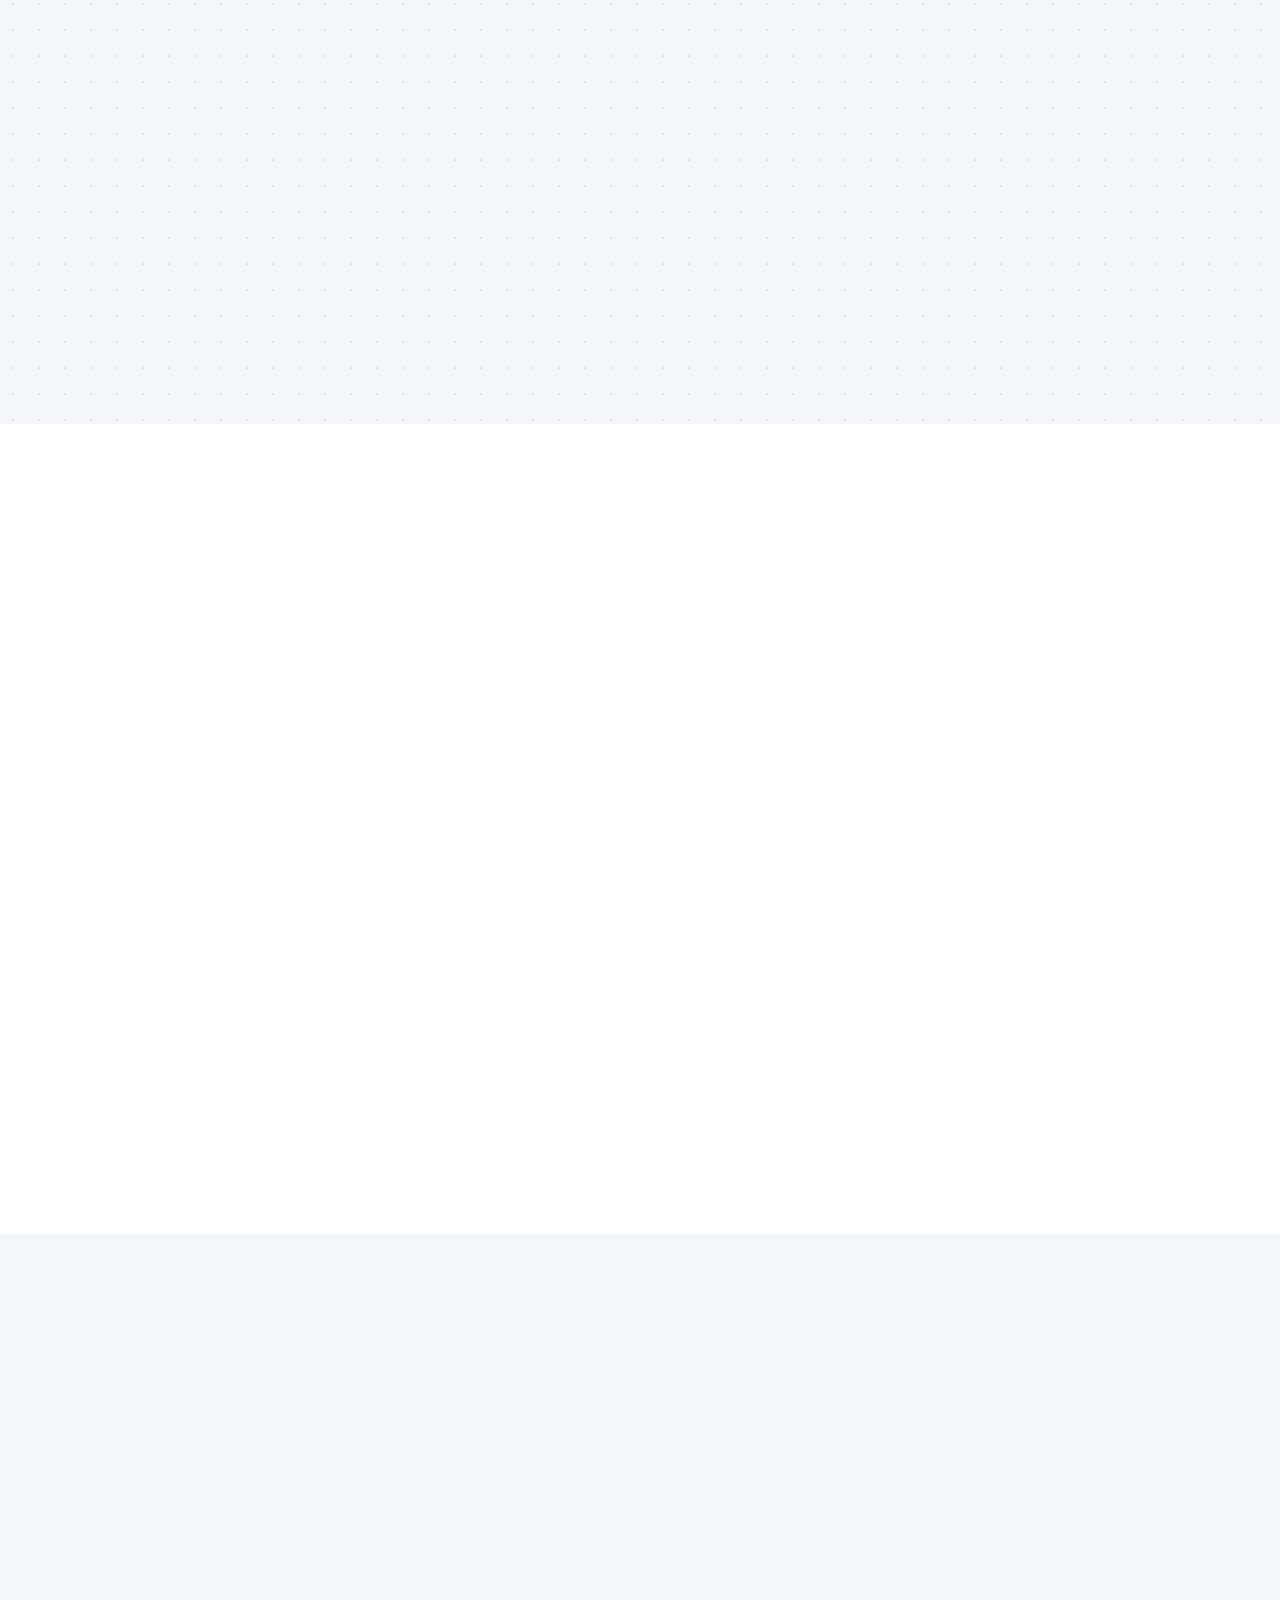
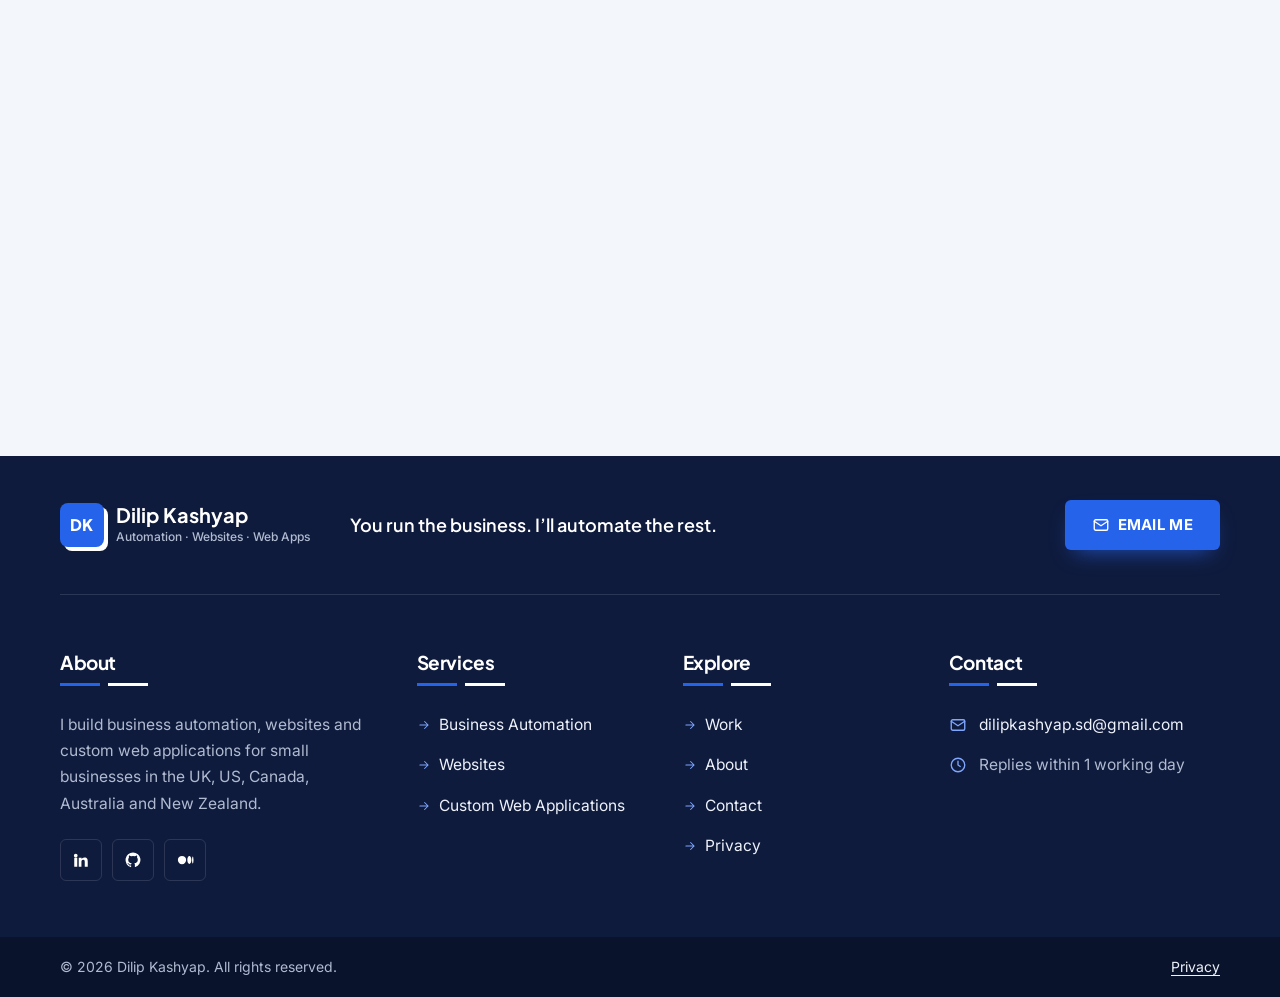
==== commit c58ec8c5: "Shorten homepage title to fit search results "Full Stack Developer & Business Automation" is 58 char" ====
--- a/index.html
+++ b/index.html
@@ -3,14 +3,14 @@
 <head>
 <meta charset="utf-8">
 <meta name="viewport" content="width=device-width, initial-scale=1">
-<title>Dilip Kashyap · Full Stack Developer &amp; Automation for Small Business</title>
+<title>Dilip Kashyap · Full Stack Developer &amp; Business Automation</title>
 <meta name="description" content="Websites, business automation and custom web apps for small businesses in the UK, US, Canada, Australia and NZ. 9 years' experience and fixed quotes.">
 <link rel="canonical" href="https://dilipk15.github.io/">
 <meta name="author" content="Dilip Kashyap">
 <meta name="theme-color" content="#0b1220">
 <meta property="og:type" content="website">
 <meta property="og:site_name" content="Dilip Kashyap">
-<meta property="og:title" content="Dilip Kashyap · Full Stack Developer &amp; Automation for Small Business">
+<meta property="og:title" content="Dilip Kashyap · Full Stack Developer &amp; Business Automation">
 <meta property="og:description" content="Websites, business automation and custom web apps for small businesses in the UK, US, Canada, Australia and NZ. 9 years' experience and fixed quotes.">
 <meta property="og:url" content="https://dilipk15.github.io/">
 <meta property="og:image" content="https://dilipk15.github.io/assets/img/og.png">
@@ -18,7 +18,7 @@
 <meta property="og:image:height" content="630">
 <meta property="og:locale" content="en_GB">
 <meta name="twitter:card" content="summary_large_image">
-<meta name="twitter:title" content="Dilip Kashyap · Full Stack Developer &amp; Automation for Small Business">
+<meta name="twitter:title" content="Dilip Kashyap · Full Stack Developer &amp; Business Automation">
 <meta name="twitter:description" content="Websites, business automation and custom web apps for small businesses in the UK, US, Canada, Australia and NZ. 9 years' experience and fixed quotes.">
 <meta name="twitter:image" content="https://dilipk15.github.io/assets/img/og.png">
 <link rel="icon" href="/favicon.svg" type="image/svg+xml">
@@ -27,7 +27,7 @@
 <link rel="preload" href="/assets/fonts/jakarta-latin.woff2" as="font" type="font/woff2" crossorigin>
 <link rel="stylesheet" href="/assets/css/styles.css">
 <link rel="alternate" type="text/plain" href="/llms.txt" title="Site summary for AI assistants">
-<script type="application/ld+json">{"@context":"https://schema.org","@graph":[{"@type":"WebSite","@id":"https://dilipk15.github.io/#website","url":"https://dilipk15.github.io/","name":"Dilip Kashyap","description":"Dilip Kashyap is a software developer based in India, with 9 years of experience. He builds business automation (including Google Workspace and Apps Script), websites and custom web applications for small businesses in the UK, US, Canada, Australia and New Zealand. Projects are quoted at a fixed price, and clients own all code and data.","inLanguage":"en-GB","publisher":{"@id":"https://dilipk15.github.io/#business"}},{"@type":"Person","@id":"https://dilipk15.github.io/#person","name":"Dilip Kashyap","jobTitle":"Automation and full stack developer for small businesses","url":"https://dilipk15.github.io/about/","email":"mailto:dilipkashyap.sd@gmail.com","address":{"@type":"PostalAddress","addressCountry":"IN"},"sameAs":["https://www.linkedin.com/in/dilipkashyapofficial/","https://dilipkashyap15.medium.com/","https://github.com/dilipk15"],"knowsAbout":["Web development","Business process automation","Google Apps Script","Google Workspace","PHP","Laravel","JavaScript","MySQL","Custom web applications"]},{"@type":"ProfessionalService","@id":"https://dilipk15.github.io/#business","name":"Dilip Kashyap: Automation, Websites & Web Apps","url":"https://dilipk15.github.io/","email":"dilipkashyap.sd@gmail.com","description":"Dilip Kashyap is a software developer based in India, with 9 years of experience. He builds business automation (including Google Workspace and Apps Script), websites and custom web applications for small businesses in the UK, US, Canada, Australia and New Zealand. Projects are quoted at a fixed price, and clients own all code and data.","founder":{"@id":"https://dilipk15.github.io/#person"},"address":{"@type":"PostalAddress","addressCountry":"IN"},"areaServed":[{"@type":"Country","name":"United Kingdom"},{"@type":"Country","name":"United States"},{"@type":"Country","name":"Canada"},{"@type":"Country","name":"Australia"},{"@type":"Country","name":"New Zealand"}],"sameAs":["https://www.linkedin.com/in/dilipkashyapofficial/","https://dilipkashyap15.medium.com/","https://github.com/dilipk15"],"hasOfferCatalog":{"@type":"OfferCatalog","name":"Services","itemListElement":[{"@type":"Offer","itemOffered":{"@type":"Service","name":"Business Automation","url":"https://dilipk15.github.io/services/automation/"}},{"@type":"Offer","itemOffered":{"@type":"Service","name":"Websites","url":"https://dilipk15.github.io/services/websites/"}},{"@type":"Offer","itemOffered":{"@type":"Service","name":"Custom Web Applications","url":"https://dilipk15.github.io/services/web-applications/"}}]}},{"@type":"WebPage","@id":"https://dilipk15.github.io/#webpage","url":"https://dilipk15.github.io/","name":"Dilip Kashyap · Full Stack Developer & Automation for Small Business","description":"Websites, business automation and custom web apps for small businesses in the UK, US, Canada, Australia and NZ. 9 years' experience and fixed quotes.","isPartOf":{"@id":"https://dilipk15.github.io/#website"},"about":{"@id":"https://dilipk15.github.io/#business"}},{"@type":"FAQPage","@id":"https://dilipk15.github.io/#faq","mainEntity":[{"@type":"Question","name":"How much does a project cost?","acceptedAnswer":{"@type":"Answer","text":"It depends on the scope, so I give a fixed price after a short call rather than a vague range. You always know the full price before agreeing to anything."}},{"@type":"Question","name":"You're in India. How does working together work?","acceptedAnswer":{"@type":"Answer","text":"We talk over video call and email. I'm available during UK afternoons, US mornings and Australian afternoons, and can arrange other times when needed."}},{"@type":"Question","name":"Who owns the website, code and data?","acceptedAnswer":{"@type":"Answer","text":"You do. Everything is set up in your own accounts where possible, and all code and documentation are handed over when the project is paid."}},{"@type":"Question","name":"What happens after the project is finished?","acceptedAnswer":{"@type":"Answer","text":"You get 30 days of free fixes. After that you can come back for changes whenever you need them, or ask about a small monthly support plan."}},{"@type":"Question","name":"Do I need to use Google Workspace?","acceptedAnswer":{"@type":"Answer","text":"No. Automations are often built on Google Workspace because many small businesses already use it, but websites and web applications work with whatever email and office tools you use."}}]}]}</script>
+<script type="application/ld+json">{"@context":"https://schema.org","@graph":[{"@type":"WebSite","@id":"https://dilipk15.github.io/#website","url":"https://dilipk15.github.io/","name":"Dilip Kashyap","description":"Dilip Kashyap is a software developer based in India, with 9 years of experience. He builds business automation (including Google Workspace and Apps Script), websites and custom web applications for small businesses in the UK, US, Canada, Australia and New Zealand. Projects are quoted at a fixed price, and clients own all code and data.","inLanguage":"en-GB","publisher":{"@id":"https://dilipk15.github.io/#business"}},{"@type":"Person","@id":"https://dilipk15.github.io/#person","name":"Dilip Kashyap","jobTitle":"Automation and full stack developer for small businesses","url":"https://dilipk15.github.io/about/","email":"mailto:dilipkashyap.sd@gmail.com","address":{"@type":"PostalAddress","addressCountry":"IN"},"sameAs":["https://www.linkedin.com/in/dilipkashyapofficial/","https://dilipkashyap15.medium.com/","https://github.com/dilipk15"],"knowsAbout":["Web development","Business process automation","Google Apps Script","Google Workspace","PHP","Laravel","JavaScript","MySQL","Custom web applications"]},{"@type":"ProfessionalService","@id":"https://dilipk15.github.io/#business","name":"Dilip Kashyap: Automation, Websites & Web Apps","url":"https://dilipk15.github.io/","email":"dilipkashyap.sd@gmail.com","description":"Dilip Kashyap is a software developer based in India, with 9 years of experience. He builds business automation (including Google Workspace and Apps Script), websites and custom web applications for small businesses in the UK, US, Canada, Australia and New Zealand. Projects are quoted at a fixed price, and clients own all code and data.","founder":{"@id":"https://dilipk15.github.io/#person"},"address":{"@type":"PostalAddress","addressCountry":"IN"},"areaServed":[{"@type":"Country","name":"United Kingdom"},{"@type":"Country","name":"United States"},{"@type":"Country","name":"Canada"},{"@type":"Country","name":"Australia"},{"@type":"Country","name":"New Zealand"}],"sameAs":["https://www.linkedin.com/in/dilipkashyapofficial/","https://dilipkashyap15.medium.com/","https://github.com/dilipk15"],"hasOfferCatalog":{"@type":"OfferCatalog","name":"Services","itemListElement":[{"@type":"Offer","itemOffered":{"@type":"Service","name":"Business Automation","url":"https://dilipk15.github.io/services/automation/"}},{"@type":"Offer","itemOffered":{"@type":"Service","name":"Websites","url":"https://dilipk15.github.io/services/websites/"}},{"@type":"Offer","itemOffered":{"@type":"Service","name":"Custom Web Applications","url":"https://dilipk15.github.io/services/web-applications/"}}]}},{"@type":"WebPage","@id":"https://dilipk15.github.io/#webpage","url":"https://dilipk15.github.io/","name":"Dilip Kashyap · Full Stack Developer & Business Automation","description":"Websites, business automation and custom web apps for small businesses in the UK, US, Canada, Australia and NZ. 9 years' experience and fixed quotes.","isPartOf":{"@id":"https://dilipk15.github.io/#website"},"about":{"@id":"https://dilipk15.github.io/#business"}},{"@type":"FAQPage","@id":"https://dilipk15.github.io/#faq","mainEntity":[{"@type":"Question","name":"How much does a project cost?","acceptedAnswer":{"@type":"Answer","text":"It depends on the scope, so I give a fixed price after a short call rather than a vague range. You always know the full price before agreeing to anything."}},{"@type":"Question","name":"You're in India. How does working together work?","acceptedAnswer":{"@type":"Answer","text":"We talk over video call and email. I'm available during UK afternoons, US mornings and Australian afternoons, and can arrange other times when needed."}},{"@type":"Question","name":"Who owns the website, code and data?","acceptedAnswer":{"@type":"Answer","text":"You do. Everything is set up in your own accounts where possible, and all code and documentation are handed over when the project is paid."}},{"@type":"Question","name":"What happens after the project is finished?","acceptedAnswer":{"@type":"Answer","text":"You get 30 days of free fixes. After that you can come back for changes whenever you need them, or ask about a small monthly support plan."}},{"@type":"Question","name":"Do I need to use Google Workspace?","acceptedAnswer":{"@type":"Answer","text":"No. Automations are often built on Google Workspace because many small businesses already use it, but websites and web applications work with whatever email and office tools you use."}}]}]}</script>
 </head>
 <body>
 
